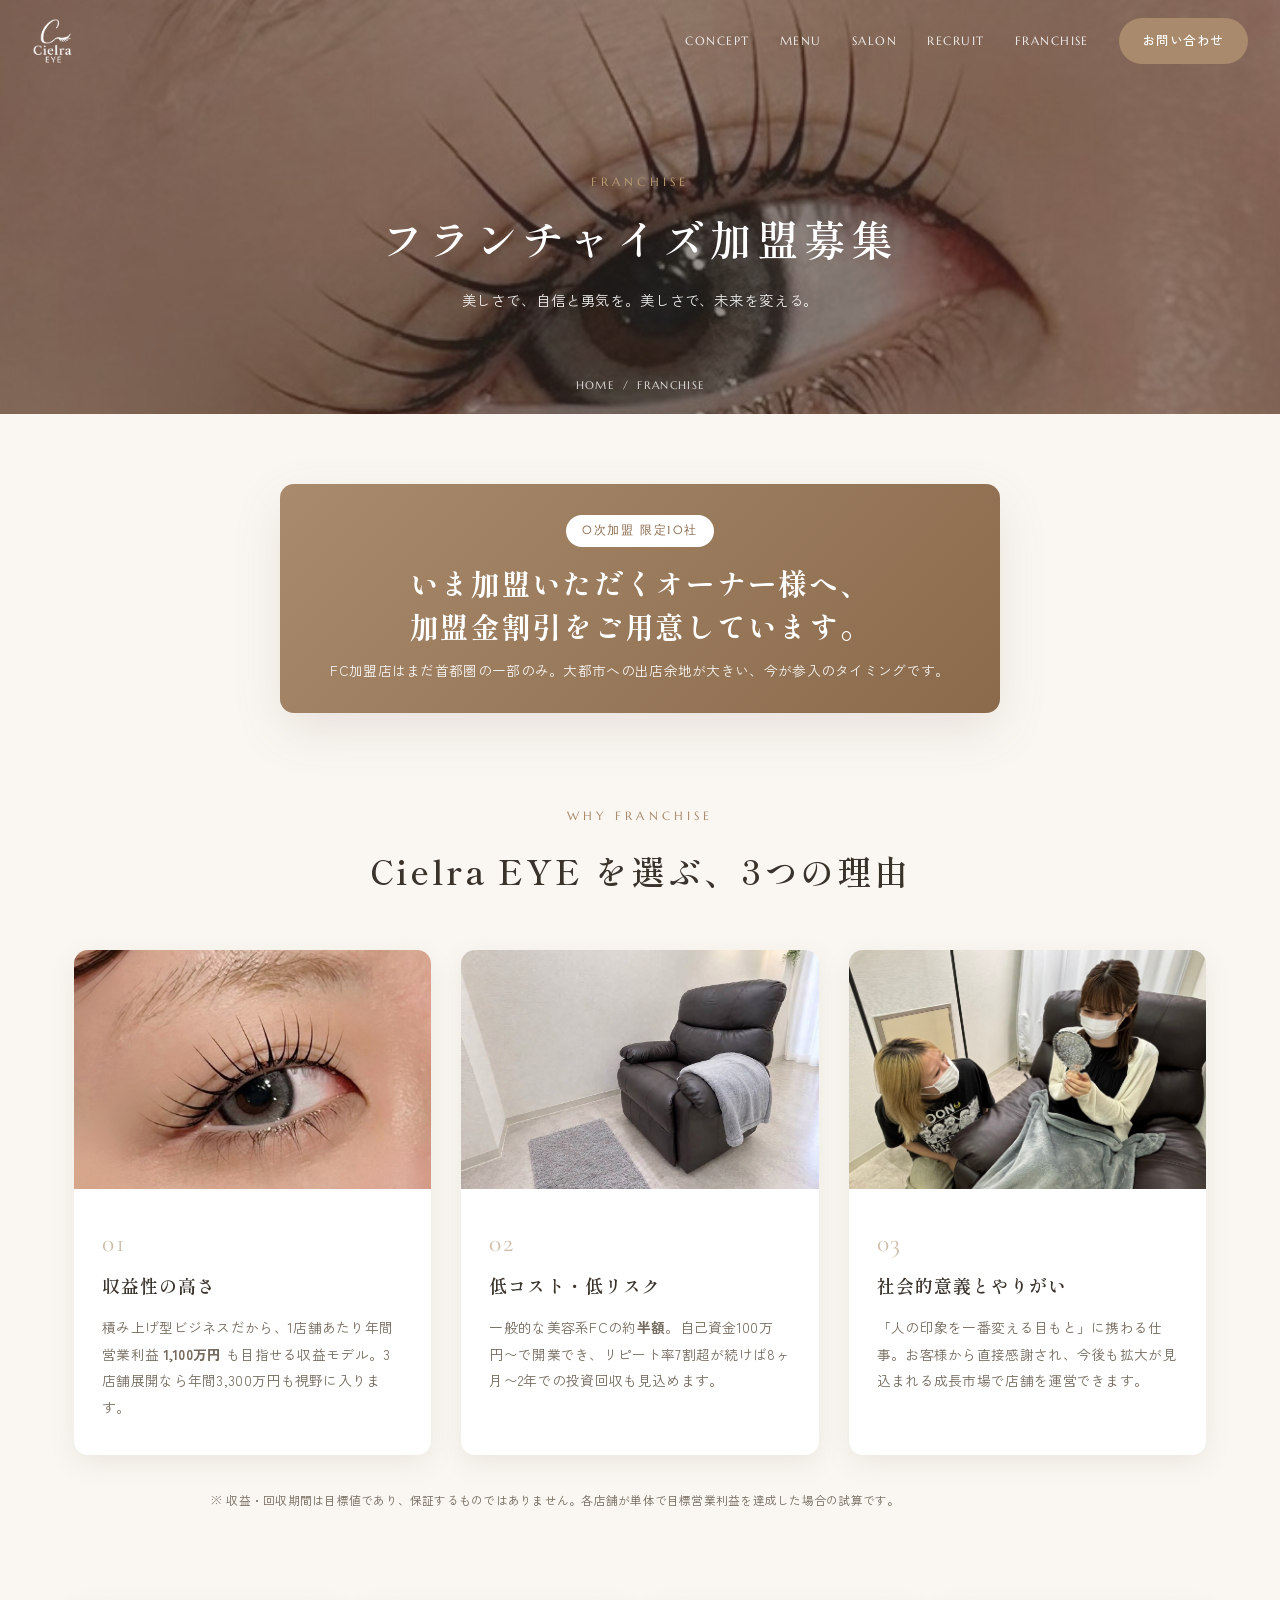
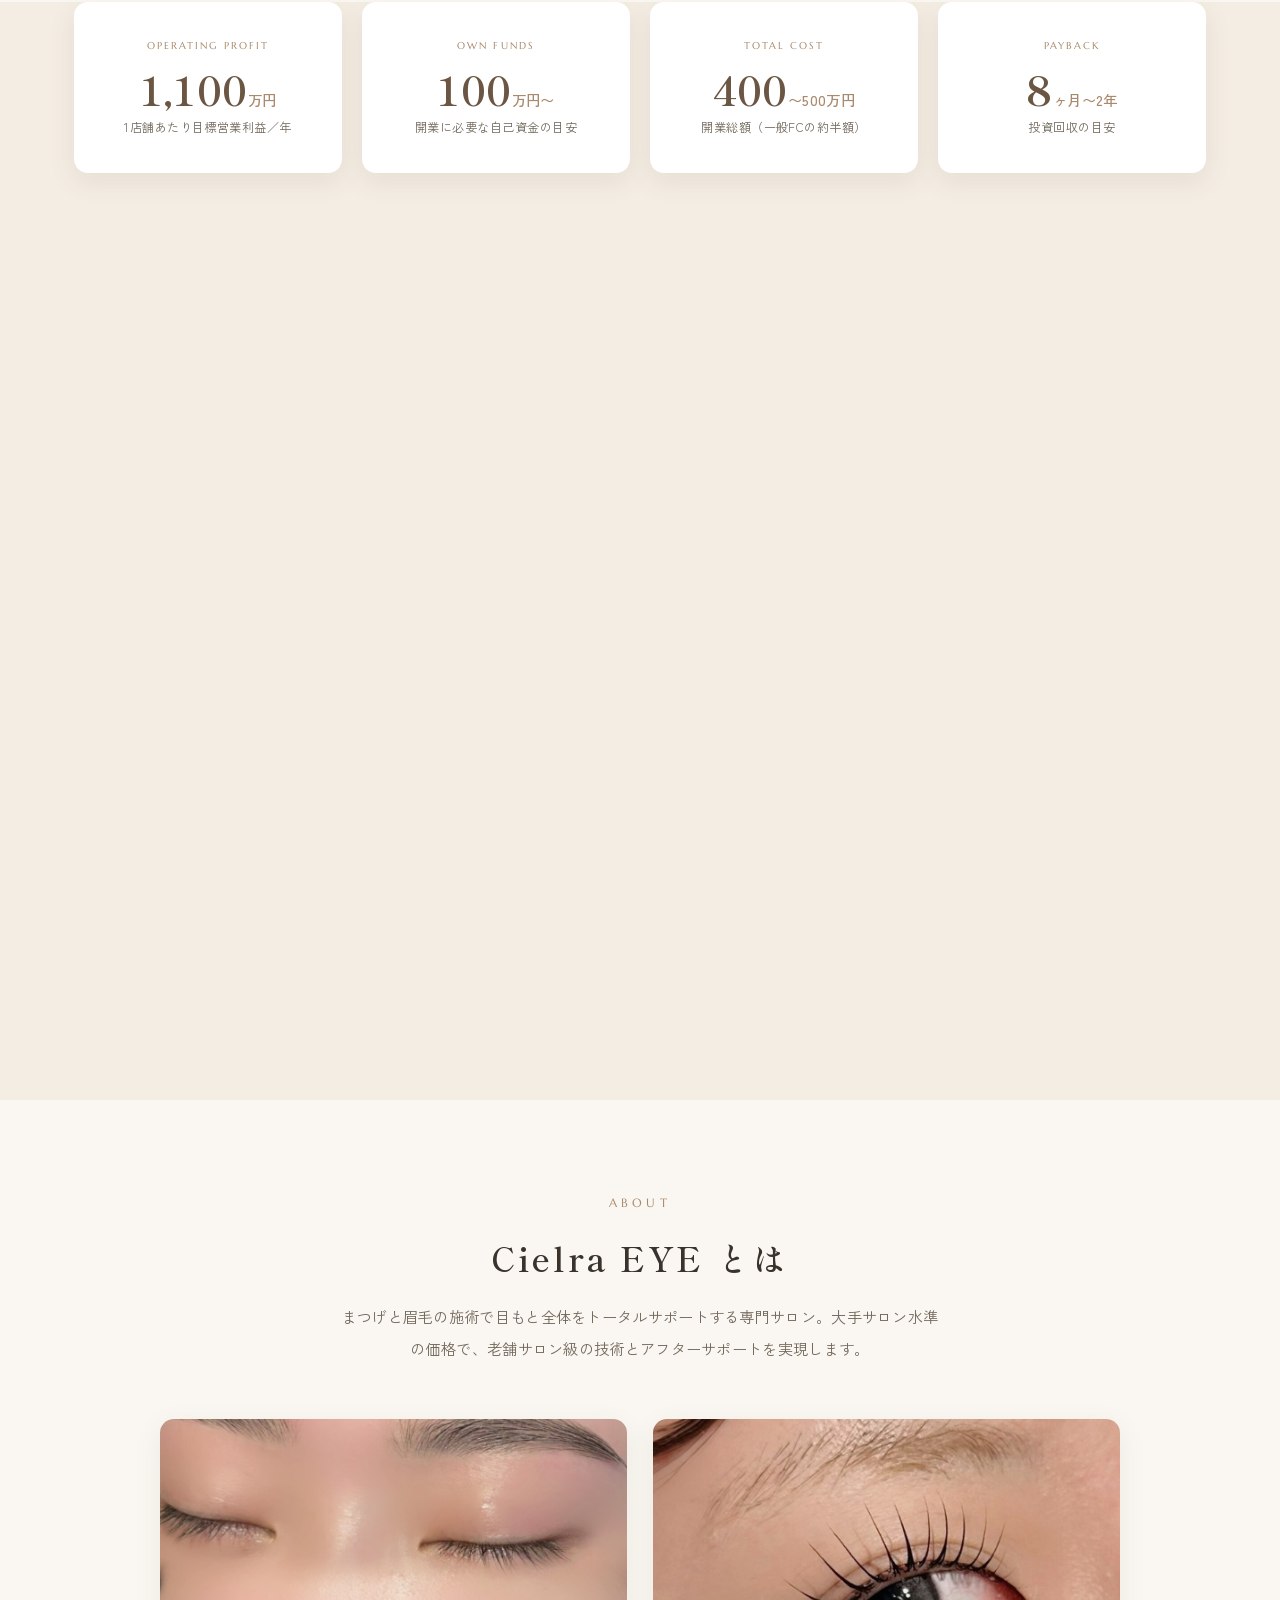
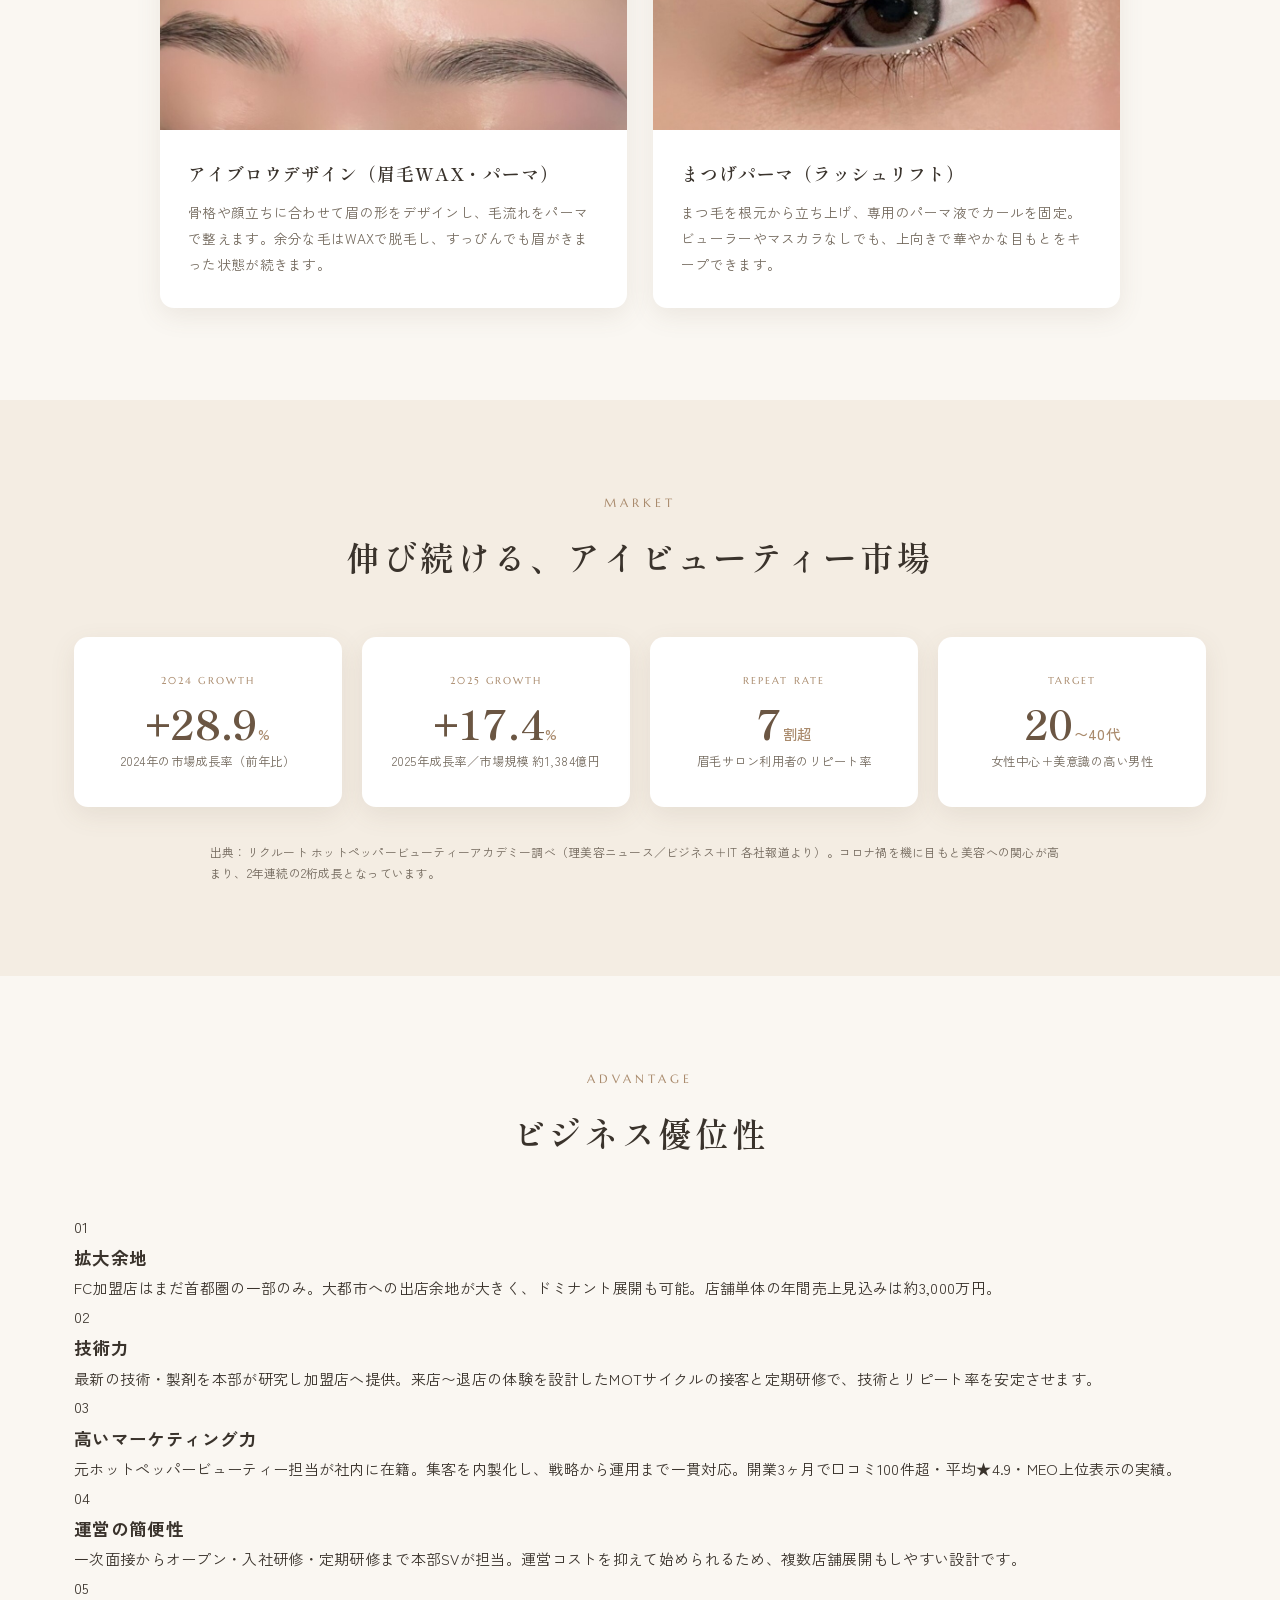
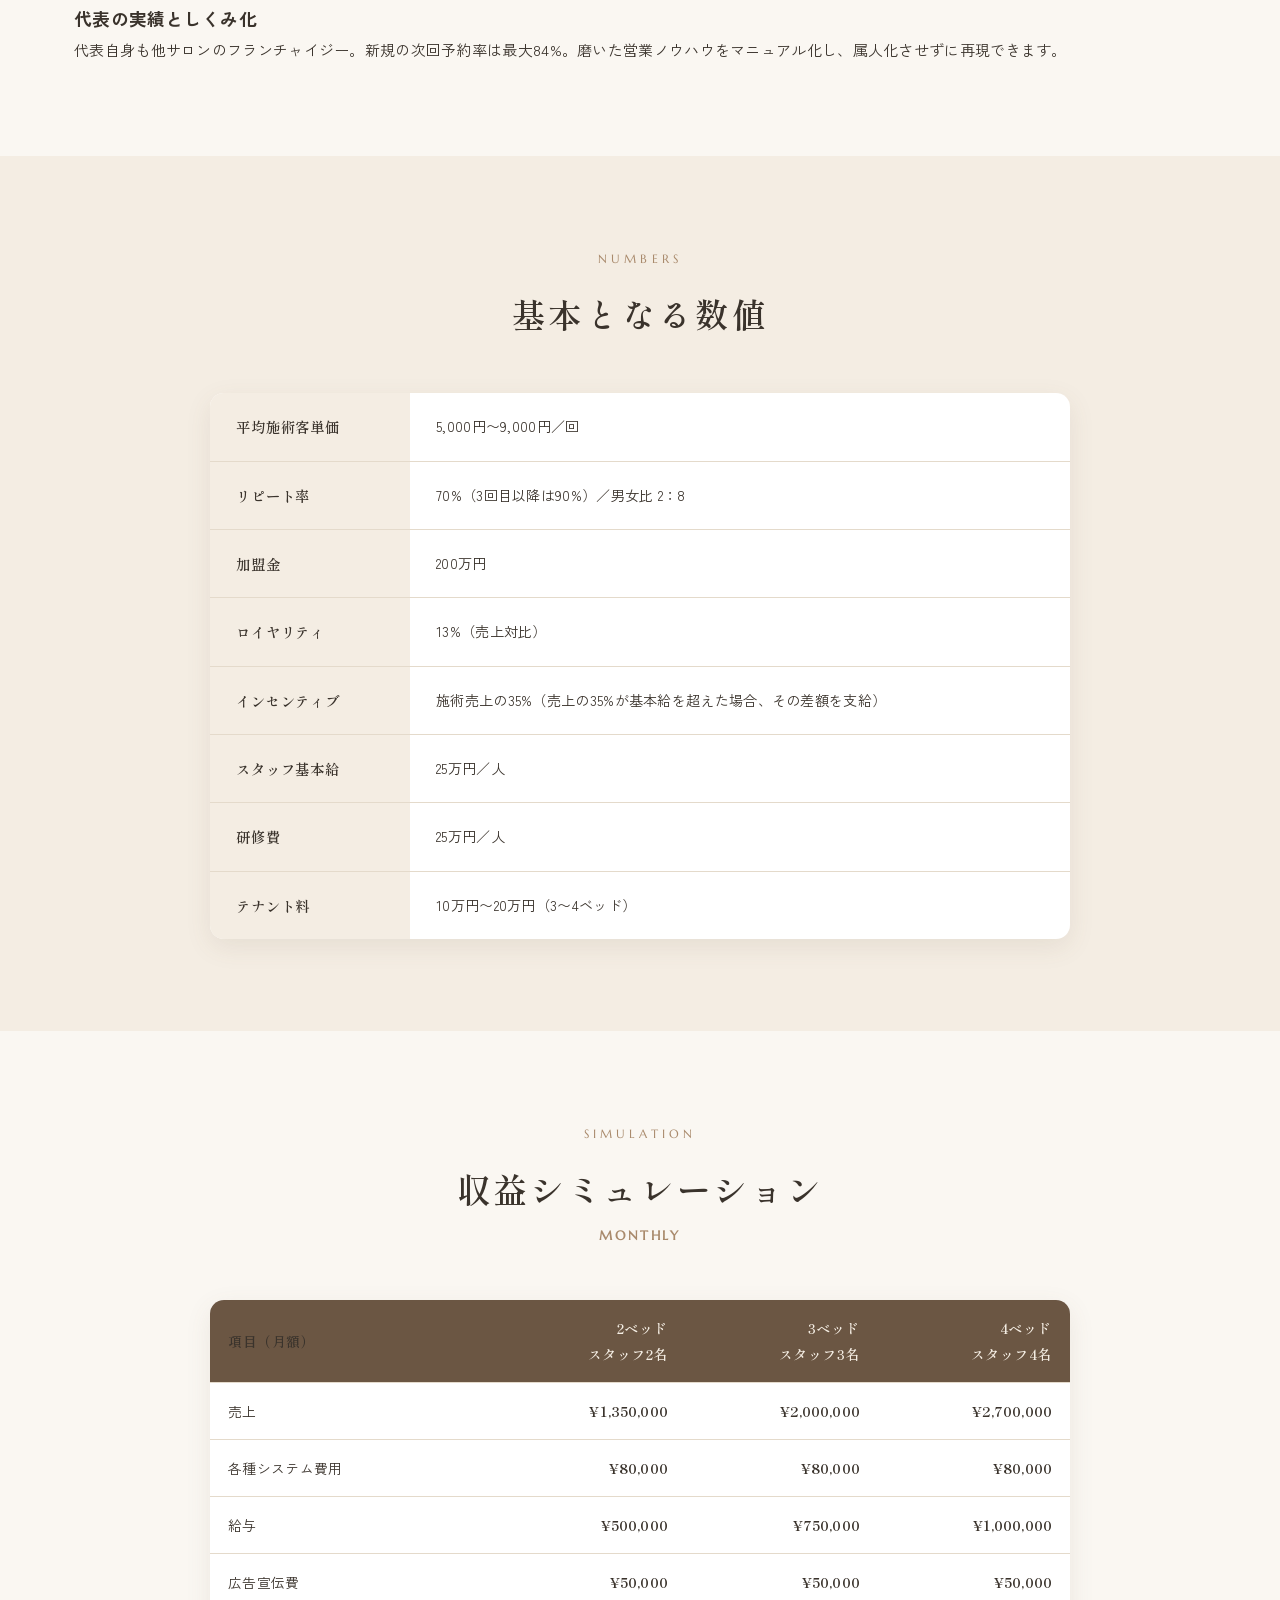
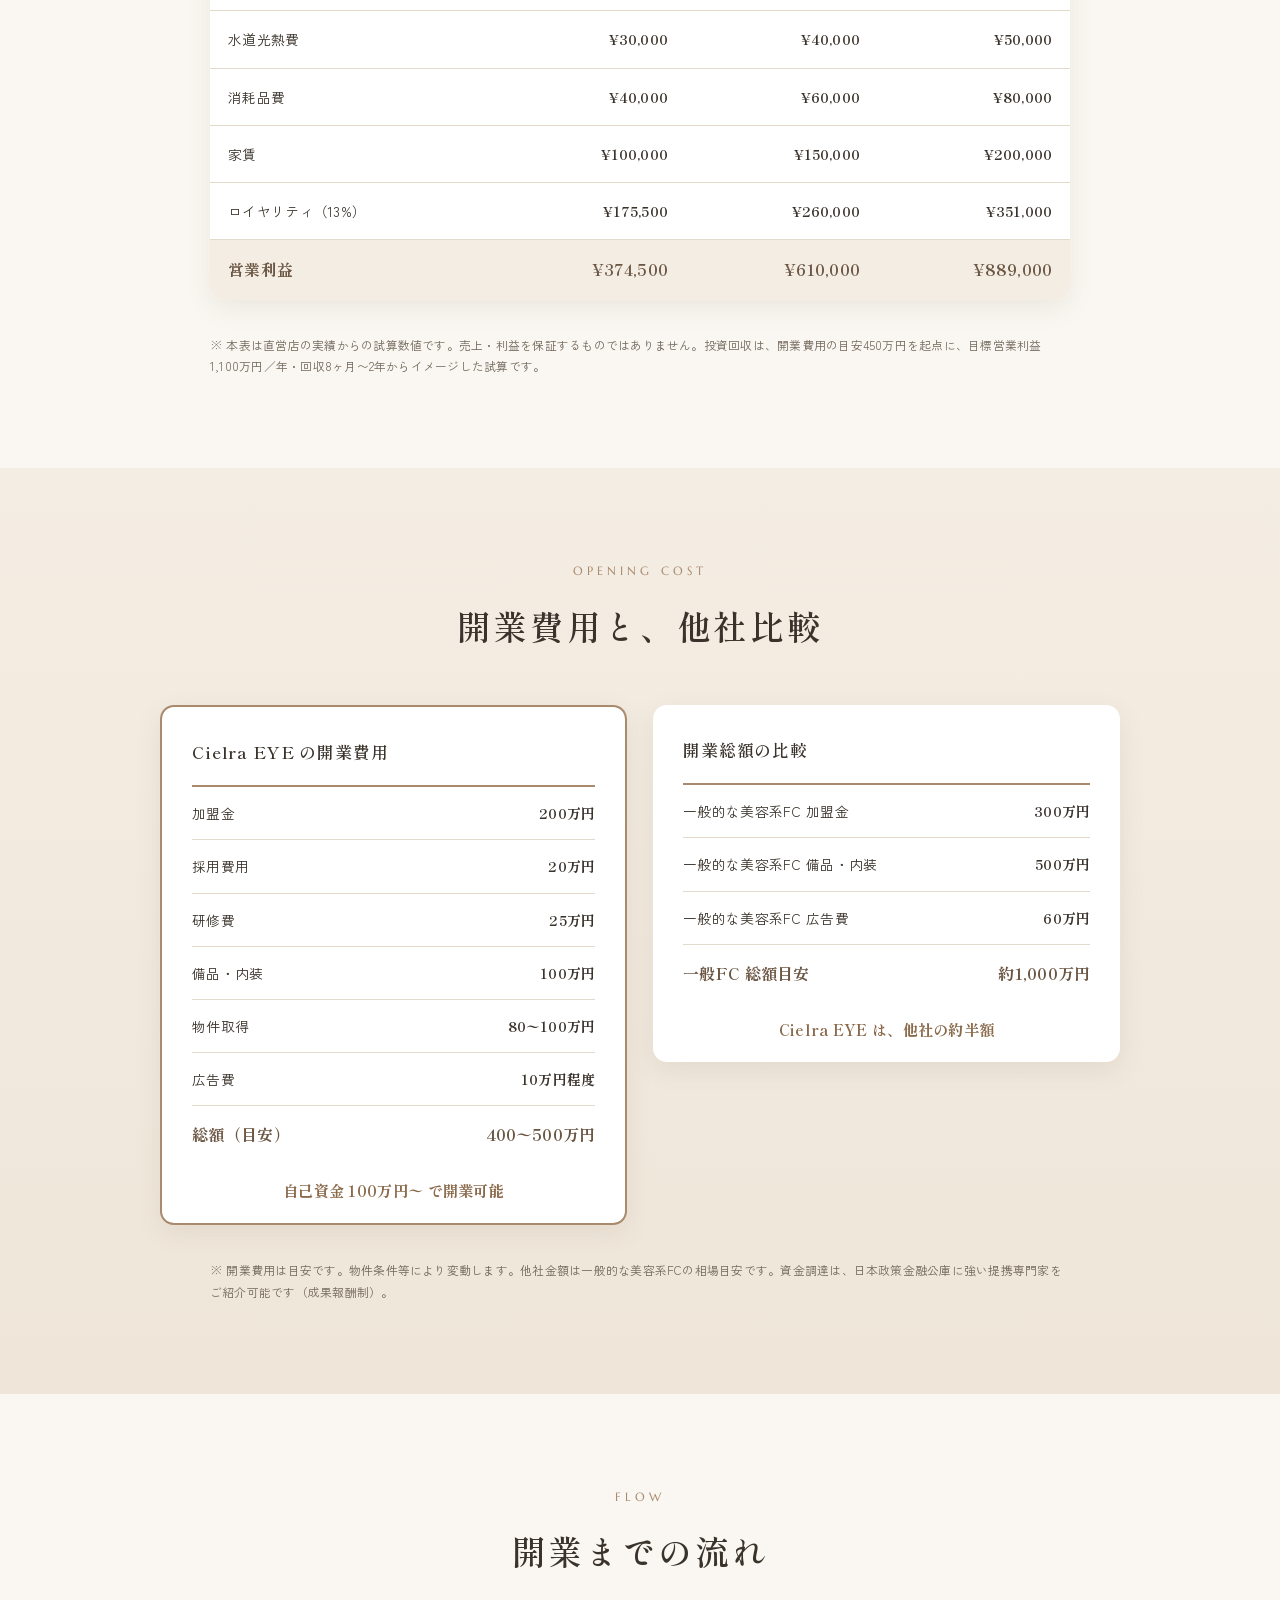
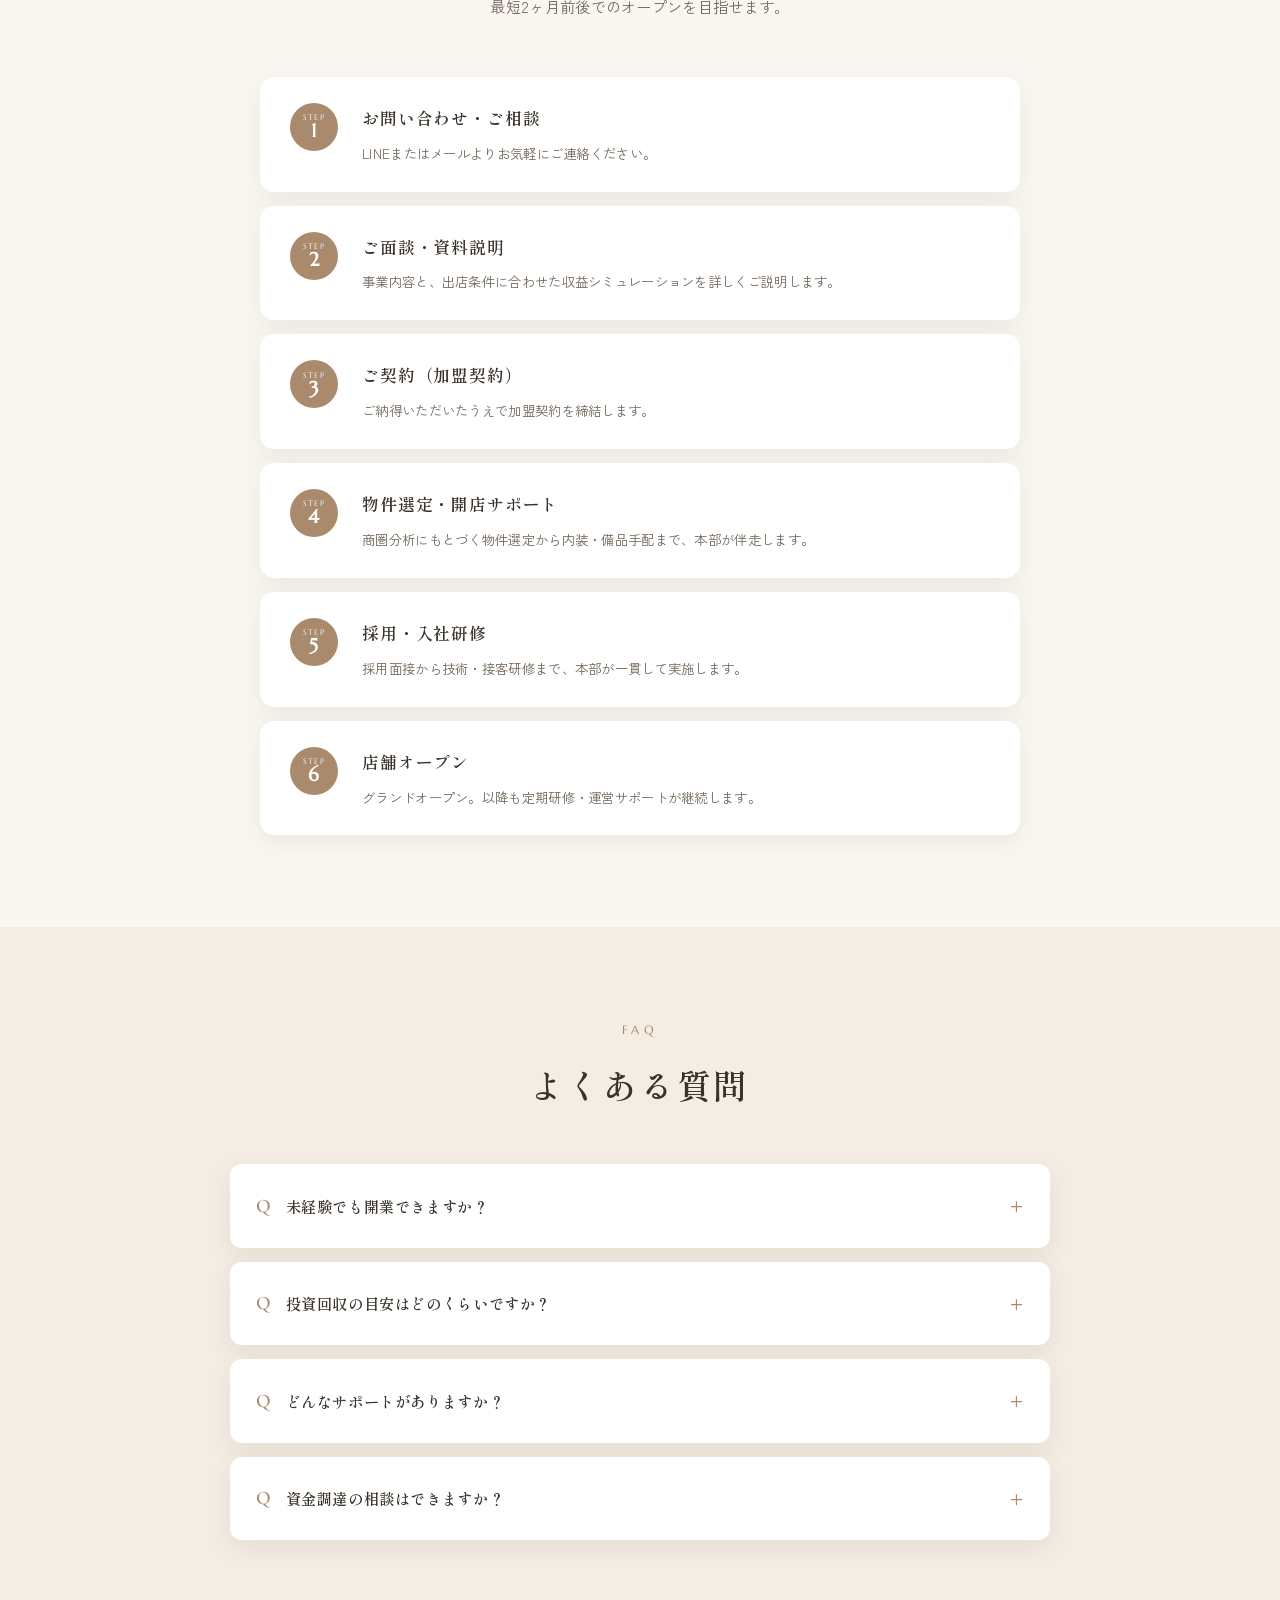
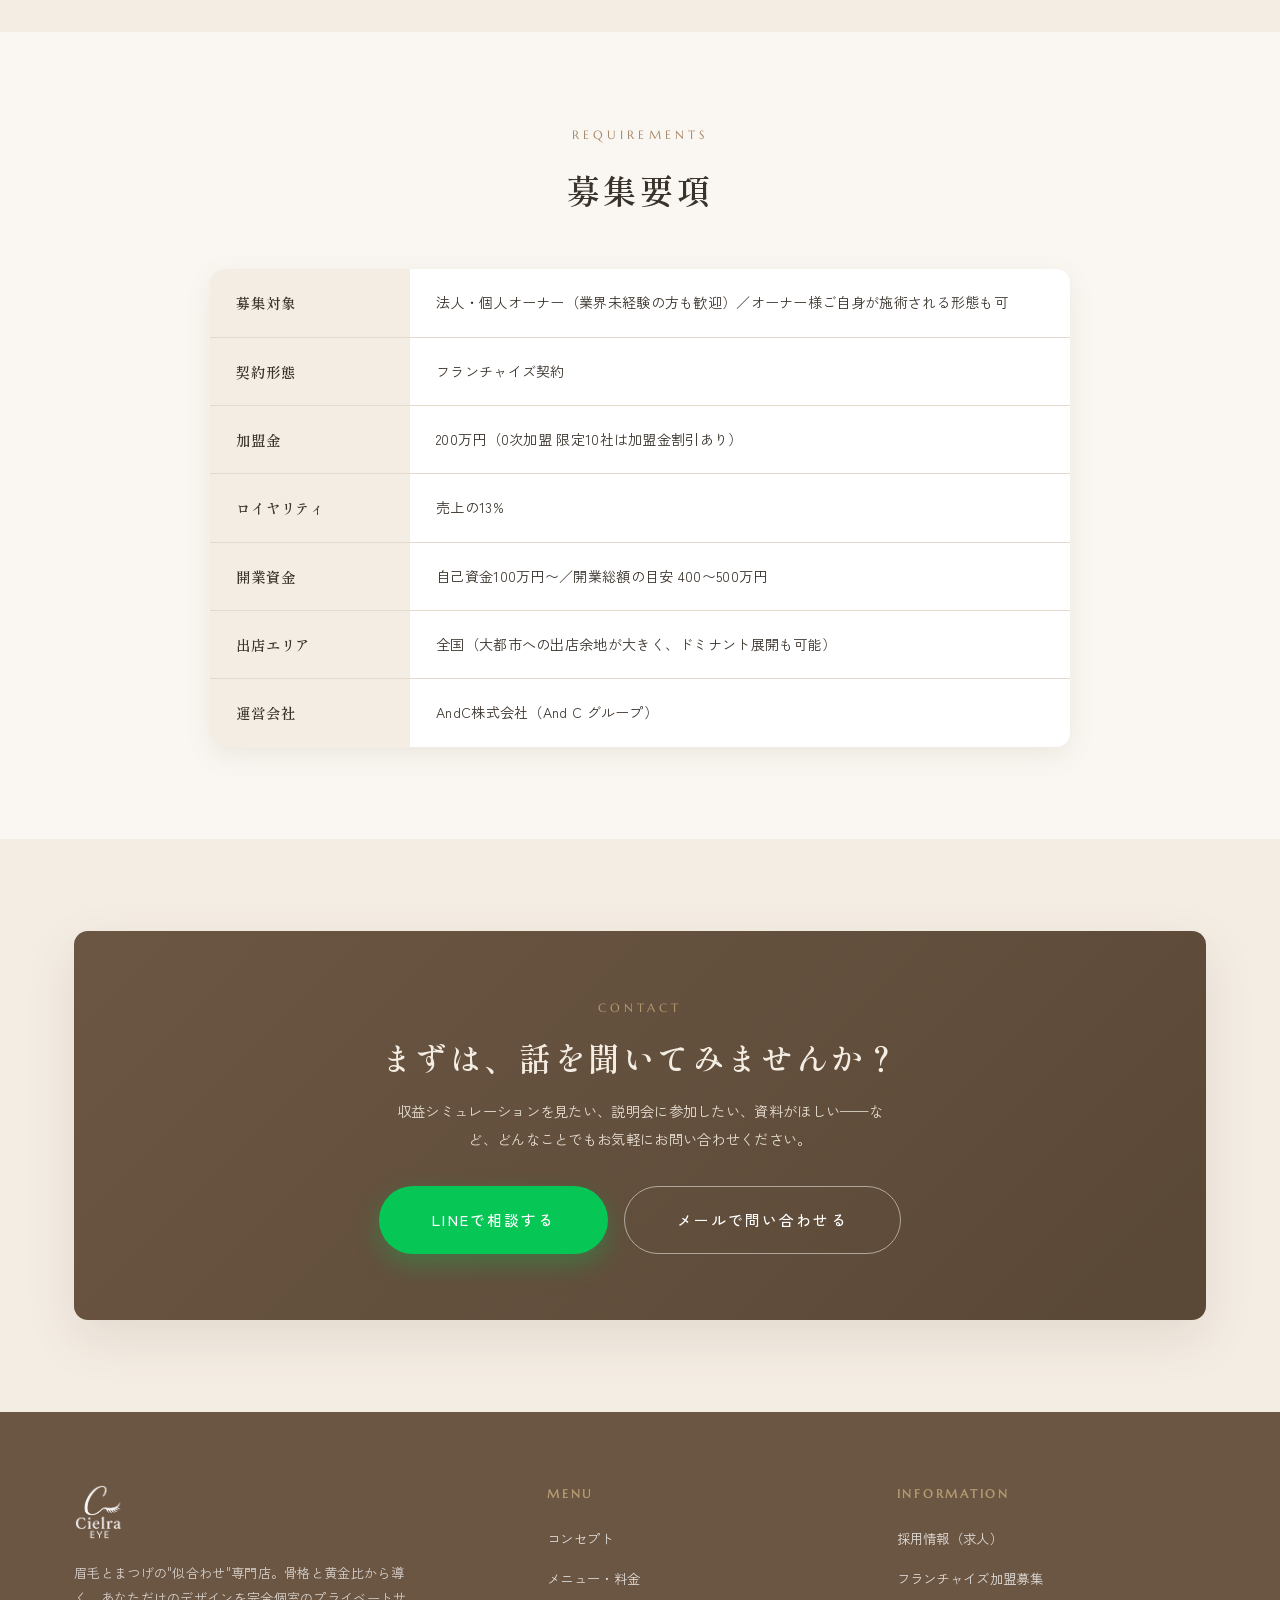
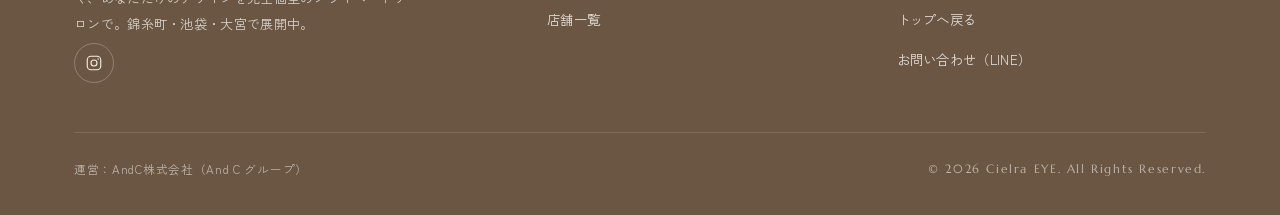
==== franchise.html @ 281556b1 "Cielra EYE 公式サイト 初版 トップ・フランチャイズ・求人の3ページ構成の静的サイト。  Co-Authored-By: Claude Opus 4.8 <noreply@anthropic" ====
<!DOCTYPE html>
<html lang="ja">
<head>
<meta charset="UTF-8">
<meta name="viewport" content="width=device-width, initial-scale=1.0">
<title>フランチャイズ加盟募集｜Cielra EYE 眉毛・まつげ専門店</title>
<meta name="description" content="Cielra EYE（シエラアイ）フランチャイズ加盟募集。1店舗で目標営業利益1,100万円、自己資金100万円〜・開業総額400〜500万円で開業可能。元ホットペッパー担当が在籍し集客を内製化。未経験オーナーも本部が一貫サポート。">
<link rel="preconnect" href="https://fonts.googleapis.com">
<link rel="preconnect" href="https://fonts.gstatic.com" crossorigin>
<link href="https://fonts.googleapis.com/css2?family=Cormorant+Garamond:wght@500;600&family=Marcellus&family=Shippori+Mincho:wght@500;600;700&family=Zen+Kaku+Gothic+New:wght@400;500;700&family=Noto+Sans+JP:wght@400;500;700&display=swap" rel="stylesheet">
<link rel="stylesheet" href="assets/style.css">
<style>
/* franchise-specific */
.ribbon{background:linear-gradient(135deg,var(--mocha),var(--mocha-d));color:#fff;text-align:center;border-radius:var(--radius);padding:30px 28px;box-shadow:var(--shadow);max-width:720px;margin:0 auto;}
.ribbon .r-tag{display:inline-block;background:#fff;color:var(--mocha-d);font-family:var(--serif-en2);letter-spacing:.14em;font-size:.72rem;padding:5px 16px;border-radius:50px;margin-bottom:14px;}
.ribbon h3{font-family:var(--serif-jp);font-weight:700;font-size:clamp(1.3rem,3.2vw,1.8rem);letter-spacing:.06em;line-height:1.5;}
.ribbon p{font-size:.86rem;opacity:.92;margin-top:10px;}

.svc-grid{display:grid;grid-template-columns:1fr 1fr;gap:26px;max-width:960px;margin:0 auto;}
.svc-card{background:var(--white);border-radius:var(--radius);overflow:hidden;box-shadow:var(--shadow-sm);}
.svc-card img{width:100%;aspect-ratio:3/2;object-fit:cover;}
.svc-card .svc-b{padding:26px 28px 30px;}
.svc-card h3{font-family:var(--serif-jp);font-weight:600;font-size:1.12rem;margin-bottom:10px;letter-spacing:.05em;}
.svc-card p{font-size:.85rem;color:var(--ink-soft);line-height:1.9;}

.table-wrap{max-width:860px;margin:0 auto;overflow-x:auto;border-radius:var(--radius);box-shadow:var(--shadow-sm);}
table.data{width:100%;border-collapse:collapse;background:var(--white);min-width:560px;}
table.data th,table.data td{padding:15px 18px;text-align:right;font-size:.86rem;border-bottom:1px solid var(--line);}
table.data th:first-child,table.data td:first-child{text-align:left;color:var(--ink);}
table.data thead th{background:var(--brown);color:var(--cream);font-family:var(--serif-jp);font-weight:600;letter-spacing:.04em;text-align:right;}
table.data thead th:first-child{text-align:left;}
table.data tbody tr:last-child td{border-bottom:0;}
table.data .row-hi td{background:var(--cream);font-family:var(--serif-jp);font-weight:700;color:var(--brown);font-size:.98rem;}
table.data .yen{font-family:var(--serif-jp);font-weight:700;letter-spacing:.01em;font-feature-settings:"palt";}

.cost-grid{display:grid;grid-template-columns:1fr 1fr;gap:26px;max-width:960px;margin:0 auto;align-items:start;}
.cost-box{background:var(--white);border-radius:var(--radius);padding:14px 30px;box-shadow:var(--shadow-sm);}
.cost-box h3{font-family:var(--serif-jp);font-weight:600;font-size:1.05rem;padding:16px 0;border-bottom:2px solid var(--mocha);letter-spacing:.05em;}
.cost-box .crow{display:flex;justify-content:space-between;padding:13px 0;border-bottom:1px solid var(--line);font-size:.86rem;}
.cost-box .crow.total{font-family:var(--serif-jp);font-weight:700;color:var(--brown);border-bottom:0;font-size:1rem;}
.cost-box .crow .yen{font-family:var(--serif-jp);font-weight:700;letter-spacing:.01em;}
.compare{display:flex;align-items:center;justify-content:center;gap:10px;margin-top:4px;}
.cost-box.ours{border:2px solid var(--mocha);}
.cost-box .tagline{text-align:center;color:var(--mocha-d);font-family:var(--serif-jp);font-weight:700;padding:14px 0 4px;font-size:.95rem;}

@media(max-width:860px){
  .svc-grid{grid-template-columns:1fr;}
  .cost-grid{grid-template-columns:1fr;}
}
</style>
</head>
<body>

<!-- HEADER -->
<header class="hdr">
  <a href="index.html" class="brand">
    <img class="brand-logo" src="assets/img/logo-mark.png" alt="Cielra EYE 眉毛・まつげ専門店">
  </a>
  <nav class="nav">
    <a href="index.html#concept" class="nav-en">CONCEPT</a>
    <a href="index.html#menu" class="nav-en">MENU</a>
    <a href="index.html#salon" class="nav-en">SALON</a>
    <a href="recruit.html" class="nav-en">RECRUIT</a>
    <a href="franchise.html" class="nav-en">FRANCHISE</a>
    <a href="#fc-contact" class="nav-cta">お問い合わせ</a>
  </nav>
  <button class="burger" aria-label="メニュー"><span></span><span></span><span></span></button>
</header>

<!-- PAGE HERO -->
<section class="page-hero">
  <img src="assets/img/hpb/set1.jpg" alt="フランチャイズ加盟募集">
  <div>
    <span class="eyebrow">Franchise</span>
    <h1>フランチャイズ加盟募集</h1>
    <p>美しさで、自信と勇気を。美しさで、未来を変える。</p>
  </div>
  <div class="crumb">HOME &nbsp;/&nbsp; FRANCHISE</div>
</section>

<!-- 0次加盟 ribbon -->
<section class="section" style="padding-top:70px;padding-bottom:0;">
  <div class="wrap">
    <div class="ribbon reveal">
      <span class="r-tag">0次加盟 限定10社</span>
      <h3>いま加盟いただくオーナー様へ、<br>加盟金割引をご用意しています。</h3>
      <p>FC加盟店はまだ首都圏の一部のみ。大都市への出店余地が大きい、今が参入のタイミングです。</p>
    </div>
  </div>
</section>

<!-- 3 reasons -->
<section class="section">
  <div class="wrap">
    <div class="sec-head reveal">
      <span class="eyebrow">Why Franchise</span>
      <h2 class="sec-title">Cielra EYE を選ぶ、3つの理由</h2>
    </div>
    <div class="points">
      <article class="point-card reveal">
        <div class="pc-img"><img src="assets/img/hpb/set1.jpg" alt="収益性の高さ"></div>
        <div class="pc-body"><span class="pc-no">01</span><h3>収益性の高さ</h3><p>積み上げ型ビジネスだから、1店舗あたり年間営業利益 <strong>1,100万円</strong> も目指せる収益モデル。3店舗展開なら年間3,300万円も視野に入ります。</p></div>
      </article>
      <article class="point-card reveal d1">
        <div class="pc-img"><img src="assets/img/hpb/eye3.jpg" alt="低コスト・低リスク"></div>
        <div class="pc-body"><span class="pc-no">02</span><h3>低コスト・低リスク</h3><p>一般的な美容系FCの約<strong>半額</strong>。自己資金100万円〜で開業でき、リピート率7割超が続けば8ヶ月〜2年での投資回収も見込めます。</p></div>
      </article>
      <article class="point-card reveal d2">
        <div class="pc-img"><img src="assets/img/salon/counsel1.jpg" alt="社会的意義とやりがい"></div>
        <div class="pc-body"><span class="pc-no">03</span><h3>社会的意義とやりがい</h3><p>「人の印象を一番変える目もと」に携わる仕事。お客様から直接感謝され、今後も拡大が見込まれる成長市場で店舗を運営できます。</p></div>
      </article>
    </div>
    <p class="disclaimer reveal">※ 収益・回収期間は目標値であり、保証するものではありません。各店舗が単体で目標営業利益を達成した場合の試算です。</p>
  </div>
</section>

<!-- headline numbers -->
<section class="section section--beige" style="padding-top:0;background:var(--cream);">
  <div class="wrap">
    <div class="stat-grid reveal">
      <div class="stat"><div class="s-label">Operating Profit</div><div class="s-num">1,100<small>万円</small></div><div class="s-cap">1店舗あたり目標営業利益／年</div></div>
      <div class="stat"><div class="s-label">Own Funds</div><div class="s-num">100<small>万円〜</small></div><div class="s-cap">開業に必要な自己資金の目安</div></div>
      <div class="stat"><div class="s-label">Total Cost</div><div class="s-num">400<small>〜500万円</small></div><div class="s-cap">開業総額（一般FCの約半額）</div></div>
      <div class="stat"><div class="s-label">Payback</div><div class="s-num">8<small>ヶ月〜2年</small></div><div class="s-cap">投資回収の目安</div></div>
    </div>
  </div>
</section>

<!-- VIDEO -->
<section class="section section--tint">
  <div class="wrap">
    <div class="sec-head reveal">
      <span class="eyebrow">Movie</span>
      <h2 class="sec-title">まずは動画でご覧ください</h2>
    </div>
    <div class="video-embed reveal d1">
      <a class="video-facade" href="https://youtu.be/aP-g231xNyE" target="_blank" rel="noopener" aria-label="紹介動画をYouTubeで見る">
        <img src="assets/img/yt-thumb.jpg" alt="Cielra EYE フランチャイズ紹介動画">
        <span class="play"><svg width="26" height="26" viewBox="0 0 24 24" fill="#8a6a4b"><path d="M8 5v14l11-7z"/></svg></span>
      </a>
    </div>
  </div>
</section>

<!-- WHAT IS -->
<section class="section">
  <div class="wrap">
    <div class="sec-head reveal">
      <span class="eyebrow">About</span>
      <h2 class="sec-title">Cielra EYE とは</h2>
      <p class="lead" style="max-width:40em;margin:18px auto 0;">まつげと眉毛の施術で目もと全体をトータルサポートする専門サロン。大手サロン水準の価格で、老舗サロン級の技術とアフターサポートを実現します。</p>
    </div>
    <div class="svc-grid">
      <div class="svc-card reveal">
        <img src="assets/img/hpb/brow1.jpg" alt="アイブロウデザイン">
        <div class="svc-b"><h3>アイブロウデザイン（眉毛WAX・パーマ）</h3><p>骨格や顔立ちに合わせて眉の形をデザインし、毛流れをパーマで整えます。余分な毛はWAXで脱毛し、すっぴんでも眉がきまった状態が続きます。</p></div>
      </div>
      <div class="svc-card reveal d1">
        <img src="assets/img/hpb/set1.jpg" alt="まつげパーマ">
        <div class="svc-b"><h3>まつげパーマ（ラッシュリフト）</h3><p>まつ毛を根元から立ち上げ、専用のパーマ液でカールを固定。ビューラーやマスカラなしでも、上向きで華やかな目もとをキープできます。</p></div>
      </div>
    </div>
  </div>
</section>

<!-- MARKET -->
<section class="section section--tint">
  <div class="wrap">
    <div class="sec-head reveal">
      <span class="eyebrow">Market</span>
      <h2 class="sec-title">伸び続ける、アイビューティー市場</h2>
    </div>
    <div class="stat-grid reveal">
      <div class="stat"><div class="s-label">2024 Growth</div><div class="s-num">+28.9<small>%</small></div><div class="s-cap">2024年の市場成長率（前年比）</div></div>
      <div class="stat"><div class="s-label">2025 Growth</div><div class="s-num">+17.4<small>%</small></div><div class="s-cap">2025年成長率／市場規模 約1,384億円</div></div>
      <div class="stat"><div class="s-label">Repeat Rate</div><div class="s-num">7<small>割超</small></div><div class="s-cap">眉毛サロン利用者のリピート率</div></div>
      <div class="stat"><div class="s-label">Target</div><div class="s-num">20<small>〜40代</small></div><div class="s-cap">女性中心＋美意識の高い男性</div></div>
    </div>
    <p class="disclaimer reveal">出典：リクルート ホットペッパービューティーアカデミー調べ（理美容ニュース／ビジネス＋IT 各社報道より）。コロナ禍を機に目もと美容への関心が高まり、2年連続の2桁成長となっています。</p>
  </div>
</section>

<!-- 5 strengths -->
<section class="section">
  <div class="wrap">
    <div class="sec-head reveal">
      <span class="eyebrow">Advantage</span>
      <h2 class="sec-title">ビジネス優位性</h2>
    </div>
    <div class="support-grid">
      <div class="support-card reveal"><span class="sp-no">01</span><div><h3>拡大余地</h3><p>FC加盟店はまだ首都圏の一部のみ。大都市への出店余地が大きく、ドミナント展開も可能。店舗単体の年間売上見込みは約3,000万円。</p></div></div>
      <div class="support-card reveal d1"><span class="sp-no">02</span><div><h3>技術力</h3><p>最新の技術・製剤を本部が研究し加盟店へ提供。来店〜退店の体験を設計したMOTサイクルの接客と定期研修で、技術とリピート率を安定させます。</p></div></div>
      <div class="support-card reveal"><span class="sp-no">03</span><div><h3>高いマーケティング力</h3><p>元ホットペッパービューティー担当が社内に在籍。集客を内製化し、戦略から運用まで一貫対応。開業3ヶ月で口コミ100件超・平均★4.9・MEO上位表示の実績。</p></div></div>
      <div class="support-card reveal d1"><span class="sp-no">04</span><div><h3>運営の簡便性</h3><p>一次面接からオープン・入社研修・定期研修まで本部SVが担当。運営コストを抑えて始められるため、複数店舗展開もしやすい設計です。</p></div></div>
      <div class="support-card reveal"><span class="sp-no">05</span><div><h3>代表の実績としくみ化</h3><p>代表自身も他サロンのフランチャイジー。新規の次回予約率は最大84%。磨いた営業ノウハウをマニュアル化し、属人化させずに再現できます。</p></div></div>
    </div>
  </div>
</section>

<!-- BASIC NUMBERS -->
<section class="section section--tint">
  <div class="wrap">
    <div class="sec-head reveal">
      <span class="eyebrow">Numbers</span>
      <h2 class="sec-title">基本となる数値</h2>
    </div>
    <div class="req-table reveal">
      <dl><dt>平均施術客単価</dt><dd>5,000円〜9,000円／回</dd></dl>
      <dl><dt>リピート率</dt><dd>70%（3回目以降は90%）／男女比 2：8</dd></dl>
      <dl><dt>加盟金</dt><dd>200万円</dd></dl>
      <dl><dt>ロイヤリティ</dt><dd>13%（売上対比）</dd></dl>
      <dl><dt>インセンティブ</dt><dd>施術売上の35%（売上の35%が基本給を超えた場合、その差額を支給）</dd></dl>
      <dl><dt>スタッフ基本給</dt><dd>25万円／人</dd></dl>
      <dl><dt>研修費</dt><dd>25万円／人</dd></dl>
      <dl><dt>テナント料</dt><dd>10万円〜20万円（3〜4ベッド）</dd></dl>
    </div>
  </div>
</section>

<!-- SIMULATION -->
<section class="section">
  <div class="wrap">
    <div class="sec-head reveal">
      <span class="eyebrow">Simulation</span>
      <h2 class="sec-title">収益シミュレーション<small>MONTHLY</small></h2>
    </div>
    <div class="table-wrap reveal">
      <table class="data">
        <thead><tr><th>項目（月額）</th><th>2ベッド<br>スタッフ2名</th><th>3ベッド<br>スタッフ3名</th><th>4ベッド<br>スタッフ4名</th></tr></thead>
        <tbody>
          <tr><td>売上</td><td class="yen">¥1,350,000</td><td class="yen">¥2,000,000</td><td class="yen">¥2,700,000</td></tr>
          <tr><td>各種システム費用</td><td class="yen">¥80,000</td><td class="yen">¥80,000</td><td class="yen">¥80,000</td></tr>
          <tr><td>給与</td><td class="yen">¥500,000</td><td class="yen">¥750,000</td><td class="yen">¥1,000,000</td></tr>
          <tr><td>広告宣伝費</td><td class="yen">¥50,000</td><td class="yen">¥50,000</td><td class="yen">¥50,000</td></tr>
          <tr><td>水道光熱費</td><td class="yen">¥30,000</td><td class="yen">¥40,000</td><td class="yen">¥50,000</td></tr>
          <tr><td>消耗品費</td><td class="yen">¥40,000</td><td class="yen">¥60,000</td><td class="yen">¥80,000</td></tr>
          <tr><td>家賃</td><td class="yen">¥100,000</td><td class="yen">¥150,000</td><td class="yen">¥200,000</td></tr>
          <tr><td>ロイヤリティ（13%）</td><td class="yen">¥175,500</td><td class="yen">¥260,000</td><td class="yen">¥351,000</td></tr>
          <tr class="row-hi"><td>営業利益</td><td class="yen">¥374,500</td><td class="yen">¥610,000</td><td class="yen">¥889,000</td></tr>
        </tbody>
      </table>
    </div>
    <p class="disclaimer reveal">※ 本表は直営店の実績からの試算数値です。売上・利益を保証するものではありません。投資回収は、開業費用の目安450万円を起点に、目標営業利益1,100万円／年・回収8ヶ月〜2年からイメージした試算です。</p>
  </div>
</section>

<!-- COST -->
<section class="section section--beige">
  <div class="wrap">
    <div class="sec-head reveal">
      <span class="eyebrow">Opening Cost</span>
      <h2 class="sec-title">開業費用と、他社比較</h2>
    </div>
    <div class="cost-grid">
      <div class="cost-box ours reveal">
        <h3>Cielra EYE の開業費用</h3>
        <div class="crow"><span>加盟金</span><span class="yen">200万円</span></div>
        <div class="crow"><span>採用費用</span><span class="yen">20万円</span></div>
        <div class="crow"><span>研修費</span><span class="yen">25万円</span></div>
        <div class="crow"><span>備品・内装</span><span class="yen">100万円</span></div>
        <div class="crow"><span>物件取得</span><span class="yen">80〜100万円</span></div>
        <div class="crow"><span>広告費</span><span class="yen">10万円程度</span></div>
        <div class="crow total"><span>総額（目安）</span><span class="yen">400〜500万円</span></div>
        <div class="tagline">自己資金 100万円〜 で開業可能</div>
      </div>
      <div class="cost-box reveal d1">
        <h3>開業総額の比較</h3>
        <div class="crow"><span>一般的な美容系FC 加盟金</span><span class="yen">300万円</span></div>
        <div class="crow"><span>一般的な美容系FC 備品・内装</span><span class="yen">500万円</span></div>
        <div class="crow"><span>一般的な美容系FC 広告費</span><span class="yen">60万円</span></div>
        <div class="crow total"><span>一般FC 総額目安</span><span class="yen">約1,000万円</span></div>
        <div class="tagline">Cielra EYE は、他社の約半額</div>
      </div>
    </div>
    <p class="disclaimer reveal">※ 開業費用は目安です。物件条件等により変動します。他社金額は一般的な美容系FCの相場目安です。資金調達は、日本政策金融公庫に強い提携専門家をご紹介可能です（成果報酬制）。</p>
  </div>
</section>

<!-- FLOW -->
<section class="section">
  <div class="wrap">
    <div class="sec-head reveal">
      <span class="eyebrow">Flow</span>
      <h2 class="sec-title">開業までの流れ</h2>
      <p class="lead" style="margin-top:14px;">最短2ヶ月前後でのオープンを目指せます。</p>
    </div>
    <div class="flow-list">
      <div class="fstep reveal"><div class="circle"><small>STEP</small><b>1</b></div><div><h3>お問い合わせ・ご相談</h3><p>LINEまたはメールよりお気軽にご連絡ください。</p></div></div>
      <div class="fstep reveal"><div class="circle"><small>STEP</small><b>2</b></div><div><h3>ご面談・資料説明</h3><p>事業内容と、出店条件に合わせた収益シミュレーションを詳しくご説明します。</p></div></div>
      <div class="fstep reveal"><div class="circle"><small>STEP</small><b>3</b></div><div><h3>ご契約（加盟契約）</h3><p>ご納得いただいたうえで加盟契約を締結します。</p></div></div>
      <div class="fstep reveal"><div class="circle"><small>STEP</small><b>4</b></div><div><h3>物件選定・開店サポート</h3><p>商圏分析にもとづく物件選定から内装・備品手配まで、本部が伴走します。</p></div></div>
      <div class="fstep reveal"><div class="circle"><small>STEP</small><b>5</b></div><div><h3>採用・入社研修</h3><p>採用面接から技術・接客研修まで、本部が一貫して実施します。</p></div></div>
      <div class="fstep reveal"><div class="circle"><small>STEP</small><b>6</b></div><div><h3>店舗オープン</h3><p>グランドオープン。以降も定期研修・運営サポートが継続します。</p></div></div>
    </div>
  </div>
</section>

<!-- FAQ -->
<section class="section section--tint">
  <div class="wrap">
    <div class="sec-head reveal">
      <span class="eyebrow">FAQ</span>
      <h2 class="sec-title">よくある質問</h2>
    </div>
    <div class="faq reveal">
      <details><summary>未経験でも開業できますか？</summary><div class="ans">はい。採用から研修まで本部が一貫してサポートするため、業界未経験の方でも安心して開業いただけます。オーナー様ご自身が施術されるケースにも対応しています。</div></details>
      <details><summary>投資回収の目安はどのくらいですか？</summary><div class="ans">開業費用の目安450万円を起点に、リピート率7割超が続いた場合で8ヶ月〜2年が目安です。あくまで試算であり、収益・回収時期を保証するものではありません。</div></details>
      <details><summary>どんなサポートがありますか？</summary><div class="ans">物件選定・内装・備品手配、技術・接客・集客の研修、元ホットペッパー担当による内製マーケティング、採用面接の代行、開業後の定期研修まで、本部が一貫して伴走します。</div></details>
      <details><summary>資金調達の相談はできますか？</summary><div class="ans">日本政策金融公庫に強い提携専門家をご紹介可能です（成果報酬制）。自己資金100万円〜での開業を目指せます。</div></details>
    </div>
  </div>
</section>

<!-- REQUIREMENTS -->
<section class="section">
  <div class="wrap">
    <div class="sec-head reveal">
      <span class="eyebrow">Requirements</span>
      <h2 class="sec-title">募集要項</h2>
    </div>
    <div class="req-table reveal">
      <dl><dt>募集対象</dt><dd>法人・個人オーナー（業界未経験の方も歓迎）／オーナー様ご自身が施術される形態も可</dd></dl>
      <dl><dt>契約形態</dt><dd>フランチャイズ契約</dd></dl>
      <dl><dt>加盟金</dt><dd>200万円（0次加盟 限定10社は加盟金割引あり）</dd></dl>
      <dl><dt>ロイヤリティ</dt><dd>売上の13%</dd></dl>
      <dl><dt>開業資金</dt><dd>自己資金100万円〜／開業総額の目安 400〜500万円</dd></dl>
      <dl><dt>出店エリア</dt><dd>全国（大都市への出店余地が大きく、ドミナント展開も可能）</dd></dl>
      <dl><dt>運営会社</dt><dd>AndC株式会社（And C グループ）</dd></dl>
    </div>
  </div>
</section>

<!-- CONTACT CTA -->
<section class="section section--tint" id="fc-contact">
  <div class="wrap">
    <div class="pledge-cta reveal">
      <span class="eyebrow">Contact</span>
      <h2>まずは、話を聞いてみませんか？</h2>
      <p>収益シミュレーションを見たい、説明会に参加したい、資料がほしい——など、どんなことでもお気軽にお問い合わせください。</p>
      <div class="cta-btns">
        <a href="https://lin.ee/UbXSJlu" target="_blank" rel="noopener" class="btn btn-line btn-lg">LINEで相談する</a>
        <a href="mailto:cielraeye.official@gmail.com?subject=フランチャイズ加盟のお問い合わせ" class="btn btn-ghost btn-lg" style="border-color:rgba(255,255,255,.5);color:#fff;">メールで問い合わせる</a>
      </div>
    </div>
  </div>
</section>

<!-- FOOTER -->
<footer class="ftr">
  <div class="wrap">
    <div class="ftr-top">
      <div>
        <div class="brand">
          <img class="brand-logo" src="assets/img/logo-mark.png" alt="Cielra EYE 眉毛・まつげ専門店">
        </div>
        <p class="ftr-about">眉毛とまつげの"似合わせ"専門店。骨格と黄金比から導く、あなただけのデザインを完全個室のプライベートサロンで。錦糸町・池袋・大宮で展開中。</p>
        <div class="ftr-sns">
          <a href="https://www.instagram.com/cielraeye/" target="_blank" rel="noopener" aria-label="Instagram">
            <svg width="18" height="18" viewBox="0 0 24 24" fill="none" stroke="currentColor" stroke-width="1.5"><rect x="3" y="3" width="18" height="18" rx="5"/><circle cx="12" cy="12" r="4"/><circle cx="17.5" cy="6.5" r="1" fill="currentColor" stroke="none"/></svg>
          </a>
        </div>
      </div>
      <div class="ftr-col">
        <h4>Menu</h4>
        <ul>
          <li><a href="index.html#concept">コンセプト</a></li>
          <li><a href="index.html#menu">メニュー・料金</a></li>
          <li><a href="index.html#salon">店舗一覧</a></li>
        </ul>
      </div>
      <div class="ftr-col">
        <h4>Information</h4>
        <ul>
          <li><a href="recruit.html">採用情報（求人）</a></li>
          <li><a href="franchise.html">フランチャイズ加盟募集</a></li>
          <li><a href="index.html">トップへ戻る</a></li>
          <li><a href="https://lin.ee/UbXSJlu" target="_blank" rel="noopener">お問い合わせ（LINE）</a></li>
        </ul>
      </div>
    </div>
    <div class="ftr-bottom">
      <span>運営：AndC株式会社（And C グループ）</span>
      <span class="copy">© <span data-year>2026</span> Cielra EYE. All Rights Reserved.</span>
    </div>
  </div>
</footer>

<script src="assets/site.js"></script>
</body>
</html>
---- assets/style.css ----
/* =========================================================
   Cielra EYE — shared stylesheet
   眉毛・まつげ専門店 / EYELASH & EYEBROW
   ========================================================= */

:root{
  --ivory:#faf7f2;
  --cream:#f4ede3;
  --cream-2:#efe6d9;
  --beige:#e8ddcd;
  --greige:#cdbda8;
  --mocha:#a98a6c;
  --mocha-d:#8a6a4b;
  --brown:#6b5643;
  --ink:#3a332c;
  --ink-soft:#73695d;
  --line:#e4dacb;
  --gold:#b59a71;
  --white:#ffffff;
  --shadow:0 18px 50px rgba(107,86,67,.12);
  --shadow-sm:0 8px 26px rgba(107,86,67,.10);
  --radius:14px;
  --maxw:1180px;
  --serif-en:'Cormorant Garamond',serif;
  --serif-en2:'Marcellus',serif;
  --serif-jp:'Shippori Mincho','Noto Serif JP',serif;
  --sans-jp:'Zen Kaku Gothic New','Noto Sans JP',sans-serif;
}

*,*::before,*::after{box-sizing:border-box;margin:0;padding:0;}
html{scroll-behavior:smooth;-webkit-text-size-adjust:100%;}
body{
  font-family:var(--sans-jp);
  color:var(--ink);
  background:var(--ivory);
  line-height:1.9;
  font-size:15px;
  letter-spacing:.02em;
  overflow-x:hidden;
}
img{max-width:100%;display:block;}
a{color:inherit;text-decoration:none;}
ul{list-style:none;}

/* ---------- layout helpers ---------- */
.wrap{max-width:var(--maxw);margin:0 auto;padding:0 24px;}
.section{padding:92px 0;position:relative;}
.section--tint{background:var(--cream);}
.section--beige{background:linear-gradient(180deg,var(--cream) 0%,var(--cream-2) 100%);}

.eyebrow{
  font-family:var(--serif-en2);
  font-size:.74rem;
  letter-spacing:.34em;
  color:var(--mocha);
  text-transform:uppercase;
  display:block;
  margin-bottom:14px;
}
.sec-head{text-align:center;margin-bottom:54px;}
.sec-head .eyebrow{margin-bottom:18px;}
.sec-title{
  font-family:var(--serif-jp);
  font-weight:600;
  font-size:clamp(1.5rem,3.4vw,2.1rem);
  letter-spacing:.08em;
  line-height:1.5;
  color:var(--ink);
}
.sec-title small{display:block;font-size:.82rem;letter-spacing:.2em;color:var(--mocha);font-family:var(--serif-en2);margin-top:12px;}
.lead{color:var(--ink-soft);font-size:.95rem;line-height:2.1;}

/* ---------- buttons ---------- */
.btn{
  display:inline-flex;align-items:center;justify-content:center;gap:.55em;
  font-family:var(--sans-jp);font-weight:500;font-size:.86rem;letter-spacing:.14em;
  padding:16px 38px;border-radius:50px;border:1px solid transparent;
  cursor:pointer;transition:.3s ease;white-space:nowrap;
}
.btn .arw{font-family:var(--serif-en2);transition:transform .3s;}
.btn:hover .arw{transform:translateX(4px);}
.btn-primary{background:var(--mocha);color:#fff;box-shadow:0 10px 26px rgba(169,138,108,.35);}
.btn-primary:hover{background:var(--mocha-d);}
.btn-ghost{background:transparent;border-color:var(--greige);color:var(--brown);}
.btn-ghost:hover{background:var(--brown);border-color:var(--brown);color:#fff;}
.btn-line{background:#06c755;color:#fff;box-shadow:0 10px 26px rgba(6,199,85,.3);}
.btn-line:hover{background:#05a648;}
.btn-lg{padding:19px 52px;font-size:.92rem;}

/* ---------- header ---------- */
.hdr{
  position:fixed;top:0;left:0;right:0;z-index:1000;
  display:flex;align-items:center;justify-content:space-between;
  padding:18px 32px;transition:background .4s,padding .4s,box-shadow .4s;
}
.hdr.scrolled{background:rgba(250,247,242,.92);backdrop-filter:blur(14px);padding:12px 32px;box-shadow:0 1px 0 rgba(0,0,0,.04);}
.brand{display:flex;flex-direction:column;line-height:1;transition:color .4s;}
.brand .b-main{font-family:var(--serif-en);font-weight:600;font-size:1.72rem;letter-spacing:.04em;color:var(--ink);}
.brand .b-main .eye{font-family:var(--serif-en2);font-size:.9rem;letter-spacing:.3em;vertical-align:middle;margin-left:.35em;color:var(--mocha);}
.brand .b-sub{font-family:var(--serif-en2);font-size:.52rem;letter-spacing:.42em;color:var(--mocha);margin-top:5px;text-transform:uppercase;}
.hdr:not(.scrolled).over-dark .brand .b-main{color:#fff;}
.hdr:not(.scrolled).over-dark .nav a{color:rgba(255,255,255,.85);}
.hdr:not(.scrolled).over-dark .nav a:hover{color:#fff;}

.nav{display:flex;align-items:center;gap:30px;}
.nav a{font-size:.78rem;letter-spacing:.12em;color:var(--brown);transition:color .25s;position:relative;}
.nav a:not(.nav-cta)::after{content:"";position:absolute;left:0;bottom:-6px;width:0;height:1px;background:var(--mocha);transition:width .3s;}
.nav a:not(.nav-cta):hover::after{width:100%;}
.nav-cta{background:var(--mocha);color:#fff !important;padding:11px 24px;border-radius:50px;font-weight:500;letter-spacing:.1em;}
.nav-cta:hover{background:var(--mocha-d);}
.nav-en{font-family:var(--serif-en2);}

.burger{display:none;flex-direction:column;gap:5px;background:none;border:0;cursor:pointer;padding:6px;z-index:1001;}
.burger span{display:block;width:26px;height:1.6px;background:var(--ink);transition:.3s;}
.hdr.over-dark:not(.scrolled) .burger span{background:#fff;}

/* ---------- hero ---------- */
.hero{position:relative;min-height:100vh;display:flex;align-items:center;background:var(--cream);overflow:hidden;}
.hero-grid{display:grid;grid-template-columns:1.05fr 1fr;width:100%;min-height:100vh;}
.hero-copy{display:flex;flex-direction:column;justify-content:center;padding:120px clamp(28px,6vw,96px);position:relative;z-index:2;}
.hero-copy .eyebrow{margin-bottom:26px;}
.hero h1{
  font-family:var(--serif-jp);font-weight:600;
  font-size:clamp(2.1rem,4.6vw,3.3rem);line-height:1.5;letter-spacing:.06em;color:var(--ink);
}
.hero h1 .accent{color:var(--mocha);}
.hero .hero-sub{margin-top:28px;color:var(--ink-soft);font-size:.96rem;line-height:2.1;max-width:30em;}
.hero-cta{margin-top:42px;display:flex;gap:16px;flex-wrap:wrap;}
.hero-media{position:relative;overflow:hidden;}
.hero-media img{width:100%;height:100%;object-fit:cover;object-position:center;}
.hero-media::after{content:"";position:absolute;inset:0;background:linear-gradient(90deg,var(--cream) 0%,rgba(244,237,227,0) 22%);}
.hero-deco{position:absolute;bottom:40px;left:clamp(28px,6vw,96px);z-index:2;font-family:var(--serif-en);font-size:.8rem;letter-spacing:.3em;color:var(--mocha);}
.scroll-ind{position:absolute;bottom:28px;left:50%;transform:translateX(-50%);z-index:3;font-family:var(--serif-en2);font-size:.6rem;letter-spacing:.3em;color:var(--mocha);writing-mode:vertical-rl;display:flex;align-items:center;gap:10px;}
.scroll-ind::after{content:"";width:1px;height:46px;background:var(--mocha);animation:scrolline 2s ease-in-out infinite;}
@keyframes scrolline{0%{transform:scaleY(0);transform-origin:top;}45%{transform:scaleY(1);transform-origin:top;}55%{transform:scaleY(1);transform-origin:bottom;}100%{transform:scaleY(0);transform-origin:bottom;}}

/* ---------- marquee ---------- */
.marquee{background:var(--brown);color:var(--cream);overflow:hidden;padding:16px 0;}
.marquee-track{display:flex;gap:42px;white-space:nowrap;animation:marq 26s linear infinite;width:max-content;}
.marquee span{font-family:var(--serif-en);font-size:1.15rem;letter-spacing:.3em;opacity:.85;}
.marquee span .dot{color:var(--gold);margin:0 .2em;}
@keyframes marq{from{transform:translateX(0);}to{transform:translateX(-50%);}}

/* ---------- concept ---------- */
.concept-grid{display:grid;grid-template-columns:1fr 1fr;gap:clamp(36px,6vw,80px);align-items:center;}
.concept-media{position:relative;}
.concept-media img{border-radius:var(--radius);box-shadow:var(--shadow);aspect-ratio:4/5;object-fit:cover;width:100%;}
.concept-media .cap{position:absolute;right:-18px;bottom:-18px;background:var(--white);padding:18px 26px;border-radius:12px;box-shadow:var(--shadow-sm);font-family:var(--serif-jp);font-size:.9rem;letter-spacing:.1em;}
.concept-media .cap b{color:var(--mocha);font-size:1.5rem;font-family:var(--serif-en);display:block;line-height:1;}
.concept-body h2{font-family:var(--serif-jp);font-weight:600;font-size:clamp(1.4rem,3vw,1.95rem);line-height:1.7;letter-spacing:.06em;margin-bottom:26px;}
.concept-body h2 .accent{color:var(--mocha);}
.concept-body p{color:var(--ink-soft);margin-bottom:20px;font-size:.95rem;line-height:2.1;}
.sign{font-family:var(--serif-en);font-size:1.3rem;color:var(--mocha);margin-top:10px;letter-spacing:.05em;}

/* ---------- points ---------- */
.points{display:grid;grid-template-columns:repeat(3,1fr);gap:30px;}
.point-card{background:var(--white);border-radius:var(--radius);overflow:hidden;box-shadow:var(--shadow-sm);transition:transform .4s,box-shadow .4s;}
.point-card:hover{transform:translateY(-8px);box-shadow:var(--shadow);}
.point-card .pc-img{aspect-ratio:3/2;overflow:hidden;}
.point-card .pc-img img{width:100%;height:100%;object-fit:cover;transition:transform .7s;}
.point-card:hover .pc-img img{transform:scale(1.06);}
.point-card .pc-body{padding:30px 28px 34px;}
.point-card .pc-no{font-family:var(--serif-en);font-size:1.6rem;color:var(--greige);letter-spacing:.06em;}
.point-card h3{font-family:var(--serif-jp);font-weight:600;font-size:1.12rem;letter-spacing:.06em;margin:4px 0 14px;line-height:1.6;}
.point-card p{color:var(--ink-soft);font-size:.86rem;line-height:1.95;}

/* ---------- menu ---------- */
.menu-grid{display:grid;grid-template-columns:repeat(2,1fr);gap:28px;}
.menu-card{background:var(--white);border-radius:var(--radius);overflow:hidden;box-shadow:var(--shadow-sm);display:flex;flex-direction:column;}
.menu-card .mc-img{position:relative;aspect-ratio:16/10;overflow:hidden;}
.menu-card .mc-img img{width:100%;height:100%;object-fit:cover;transition:transform .7s;}
.menu-card:hover .mc-img img{transform:scale(1.05);}
.menu-card .mc-tag{position:absolute;top:14px;left:14px;background:rgba(58,51,44,.82);color:var(--cream);font-size:.66rem;letter-spacing:.18em;padding:6px 14px;border-radius:50px;font-family:var(--serif-en2);}
.menu-card .mc-body{padding:26px 28px 30px;flex:1;display:flex;flex-direction:column;}
.menu-card h3{font-family:var(--serif-jp);font-weight:600;font-size:1.18rem;letter-spacing:.06em;margin-bottom:6px;}
.menu-card .mc-en{font-family:var(--serif-en2);font-size:.68rem;letter-spacing:.24em;color:var(--mocha);text-transform:uppercase;margin-bottom:16px;}
.menu-card .mc-desc{color:var(--ink-soft);font-size:.84rem;line-height:1.9;margin-bottom:20px;}
.price-list{margin-top:auto;border-top:1px solid var(--line);}
.price-row{display:flex;justify-content:space-between;align-items:baseline;gap:14px;padding:12px 0;border-bottom:1px solid var(--line);}
.price-row .pr-name{font-size:.84rem;color:var(--ink);line-height:1.5;}
.price-row .pr-name small{display:block;color:var(--mocha);font-size:.66rem;letter-spacing:.1em;}
.price-row .pr-yen{font-family:var(--serif-jp);font-size:1.3rem;font-weight:700;color:var(--brown);white-space:nowrap;letter-spacing:.01em;font-feature-settings:"palt";}
.price-row .pr-yen .was{display:block;text-align:right;font-size:.66rem;font-weight:400;color:var(--greige);text-decoration:line-through;font-family:var(--sans-jp);letter-spacing:0;}
.menu-note{text-align:center;color:var(--ink-soft);font-size:.78rem;margin-top:34px;letter-spacing:.04em;}

/* ---------- gallery ---------- */
.gallery{display:grid;grid-template-columns:repeat(3,1fr);gap:16px;}
.gallery a{display:block;overflow:hidden;border-radius:12px;position:relative;aspect-ratio:4/3;}
.gallery img{width:100%;height:100%;object-fit:cover;transition:transform .7s;}
.gallery a:hover img{transform:scale(1.08);}

/* ---------- voice ---------- */
.voices{display:grid;grid-template-columns:repeat(3,1fr);gap:26px;}
.voice-card{background:var(--white);border-radius:var(--radius);padding:34px 30px;box-shadow:var(--shadow-sm);position:relative;}
.voice-card::before{content:"\201C";position:absolute;top:10px;right:24px;font-family:var(--serif-en);font-size:4rem;color:var(--beige);line-height:1;}
.voice-stars{color:var(--gold);letter-spacing:.12em;font-size:.9rem;margin-bottom:14px;}
.voice-card p{font-size:.88rem;line-height:1.95;color:var(--ink);margin-bottom:18px;}
.voice-card .vc-who{font-size:.76rem;color:var(--ink-soft);letter-spacing:.06em;}
.voice-rating{text-align:center;margin-bottom:46px;}
.voice-rating .vr-num{font-family:var(--serif-jp);font-size:3.1rem;color:var(--mocha);line-height:1;font-weight:600;letter-spacing:.02em;}
.voice-rating .vr-stars{color:var(--gold);font-size:1.2rem;letter-spacing:.14em;margin:8px 0;}
.voice-rating .vr-sub{font-size:.8rem;color:var(--ink-soft);letter-spacing:.08em;}

/* ---------- flow ---------- */
.flow{display:grid;grid-template-columns:repeat(4,1fr);gap:24px;}
.flow-step{text-align:center;}
.flow-step .fs-img{aspect-ratio:1/1;border-radius:50%;overflow:hidden;width:76%;margin:0 auto 20px;box-shadow:var(--shadow-sm);position:relative;}
.flow-step .fs-img img{width:100%;height:100%;object-fit:cover;}
.flow-step .fs-no{font-family:var(--serif-en2);font-size:.68rem;letter-spacing:.24em;color:var(--mocha);}
.flow-step h3{font-family:var(--serif-jp);font-weight:600;font-size:1.02rem;letter-spacing:.06em;margin:6px 0 10px;}
.flow-step p{font-size:.8rem;color:var(--ink-soft);line-height:1.85;padding:0 6px;}

/* ---------- salon list ---------- */
.salons{display:grid;gap:34px;}
.salon-card{display:grid;grid-template-columns:1.1fr 1fr;background:var(--white);border-radius:var(--radius);overflow:hidden;box-shadow:var(--shadow-sm);}
.salon-card:nth-child(even){grid-template-columns:1fr 1.1fr;}
.salon-card:nth-child(even) .sc-map{order:-1;}
.sc-info{padding:clamp(28px,4vw,46px);display:flex;flex-direction:column;}
.sc-info .sc-en{font-family:var(--serif-en2);font-size:.7rem;letter-spacing:.28em;color:var(--mocha);text-transform:uppercase;}
.sc-info h3{font-family:var(--serif-jp);font-weight:600;font-size:1.5rem;letter-spacing:.08em;margin:8px 0 22px;}
.sc-info h3 .br{font-size:.9rem;color:var(--mocha);margin-left:.3em;}
.sc-table{width:100%;border-top:1px solid var(--line);margin-bottom:26px;}
.sc-table div{display:flex;gap:16px;padding:13px 0;border-bottom:1px solid var(--line);font-size:.84rem;}
.sc-table dt{flex:0 0 76px;color:var(--mocha);letter-spacing:.08em;font-weight:500;}
.sc-table dd{color:var(--ink);line-height:1.7;}
.sc-actions{margin-top:auto;display:flex;gap:12px;flex-wrap:wrap;}
.sc-map{min-height:280px;}
.sc-map iframe{width:100%;height:100%;min-height:280px;border:0;filter:grayscale(.2) contrast(.95);}

/* ---------- cta banners (recruit/franchise) ---------- */
.cta-banners{display:grid;grid-template-columns:1fr 1fr;gap:26px;}
.cta-banner{position:relative;border-radius:var(--radius);overflow:hidden;min-height:300px;display:flex;align-items:flex-end;color:#fff;isolation:isolate;}
.cta-banner img{position:absolute;inset:0;width:100%;height:100%;object-fit:cover;z-index:-2;transition:transform .8s;}
.cta-banner:hover img{transform:scale(1.07);}
.cta-banner::after{content:"";position:absolute;inset:0;z-index:-1;background:linear-gradient(180deg,rgba(58,51,44,.1) 0%,rgba(58,51,44,.78) 100%);}
.cta-banner .cb-body{padding:40px;width:100%;}
.cta-banner .eyebrow{color:var(--gold);}
.cta-banner h3{font-family:var(--serif-jp);font-weight:600;font-size:1.5rem;letter-spacing:.08em;margin-bottom:12px;}
.cta-banner p{font-size:.85rem;opacity:.92;line-height:1.8;margin-bottom:20px;max-width:28em;}
.cta-banner .cb-link{font-family:var(--serif-en2);font-size:.8rem;letter-spacing:.18em;border-bottom:1px solid rgba(255,255,255,.6);padding-bottom:4px;}

/* ---------- footer ---------- */
.ftr{background:var(--brown);color:var(--cream);padding:72px 0 34px;}
.ftr-top{display:grid;grid-template-columns:1.4fr 1fr 1fr;gap:40px;padding-bottom:46px;border-bottom:1px solid rgba(255,255,255,.12);}
.ftr .brand .b-main{color:#fff;}
.ftr-about{max-width:26em;font-size:.82rem;line-height:1.95;color:rgba(255,255,255,.72);margin-top:20px;}
.ftr-col h4{font-family:var(--serif-en2);font-size:.72rem;letter-spacing:.24em;color:var(--gold);margin-bottom:18px;text-transform:uppercase;}
.ftr-col li{margin-bottom:12px;}
.ftr-col a{font-size:.84rem;color:rgba(255,255,255,.8);transition:color .25s;}
.ftr-col a:hover{color:#fff;}
.ftr-sns{display:flex;gap:16px;margin-top:6px;}
.ftr-sns a{display:inline-flex;align-items:center;justify-content:center;width:40px;height:40px;border:1px solid rgba(255,255,255,.25);border-radius:50%;transition:.3s;}
.ftr-sns a:hover{background:#fff;color:var(--brown);}
.ftr-bottom{display:flex;justify-content:space-between;align-items:center;padding-top:26px;font-size:.72rem;color:rgba(255,255,255,.55);letter-spacing:.06em;flex-wrap:wrap;gap:12px;}
.ftr-bottom .copy{font-family:var(--serif-en2);letter-spacing:.14em;}

/* ---------- reveal animation ---------- */
.reveal{opacity:0;transform:translateY(28px);transition:opacity .9s ease,transform .9s ease;}
.reveal.in{opacity:1;transform:none;}
.reveal.d1{transition-delay:.12s;}
.reveal.d2{transition-delay:.24s;}
.reveal.d3{transition-delay:.36s;}

/* ---------- page hero (sub pages) ---------- */
.page-hero{min-height:46vh;display:flex;align-items:center;justify-content:center;text-align:center;position:relative;color:#fff;isolation:isolate;padding:140px 24px 70px;}
.page-hero img{position:absolute;inset:0;width:100%;height:100%;object-fit:cover;z-index:-2;}
.page-hero::after{content:"";position:absolute;inset:0;z-index:-1;background:rgba(58,51,44,.5);}
.page-hero .eyebrow{color:var(--gold);}
.page-hero h1{font-family:var(--serif-jp);font-weight:600;font-size:clamp(1.8rem,4vw,2.6rem);letter-spacing:.12em;line-height:1.5;}
.page-hero p{margin-top:16px;font-size:.9rem;opacity:.9;letter-spacing:.06em;}
.crumb{position:absolute;bottom:18px;left:0;right:0;text-align:center;font-size:.68rem;letter-spacing:.12em;opacity:.8;font-family:var(--serif-en2);}

/* ---------- mobile ---------- */
@media(max-width:960px){
  .hero-grid{grid-template-columns:1fr;}
  .hero-media{min-height:52vh;order:-1;}
  .hero-media::after{background:linear-gradient(0deg,var(--cream) 0%,rgba(244,237,227,0) 30%);}
  .hero-copy{padding:40px 28px 80px;min-height:auto;}
  .hero{min-height:auto;}
  .scroll-ind{display:none;}
  .concept-grid{grid-template-columns:1fr;}
  .concept-media .cap{right:16px;}
  .points{grid-template-columns:1fr;max-width:420px;margin:0 auto;}
  .menu-grid{grid-template-columns:1fr;}
  .voices{grid-template-columns:1fr;}
  .flow{grid-template-columns:repeat(2,1fr);gap:30px 20px;}
  .salon-card,.salon-card:nth-child(even){grid-template-columns:1fr;}
  .salon-card:nth-child(even) .sc-map{order:0;}
  .cta-banners{grid-template-columns:1fr;}
  .ftr-top{grid-template-columns:1fr;gap:34px;}
  .gallery{grid-template-columns:repeat(2,1fr);}
}
@media(max-width:860px){
  .burger{display:flex;}
  .nav{position:fixed;inset:0;background:rgba(250,247,242,.98);backdrop-filter:blur(10px);flex-direction:column;justify-content:center;gap:26px;transform:translateX(100%);transition:transform .45s cubic-bezier(.7,0,.3,1);}
  .nav.open{transform:none;}
  .nav a{font-size:1rem;color:var(--brown) !important;}
  .nav a::after{display:none;}
  .hdr{padding:14px 20px;}
  .hdr.scrolled{padding:10px 20px;}
}
@media(max-width:560px){
  .section{padding:64px 0;}
  .wrap{padding:0 18px;}
  .flow{grid-template-columns:1fr;max-width:300px;margin:0 auto;}
  .hero-cta{flex-direction:column;}
  .hero-cta .btn{width:100%;}
}

/* =========================================================
   Shared components for sub-pages (franchise / recruit)
   ========================================================= */
.video-embed{max-width:900px;margin:0 auto;border-radius:var(--radius);overflow:hidden;box-shadow:var(--shadow);}
.video-ratio{position:relative;width:100%;padding-top:56.25%;background:#000;}
.video-ratio iframe{position:absolute;inset:0;width:100%;height:100%;border:0;}
.video-cap{text-align:center;color:var(--ink-soft);font-size:.82rem;margin-top:22px;letter-spacing:.04em;}

.stat-grid{display:grid;grid-template-columns:repeat(4,1fr);gap:20px;}
.stat{background:var(--white);border-radius:var(--radius);padding:34px 20px;text-align:center;box-shadow:var(--shadow-sm);}
.stat .s-label{font-family:var(--serif-en2);font-size:.64rem;letter-spacing:.2em;color:var(--mocha);text-transform:uppercase;}
.stat .s-num{font-family:var(--serif-jp);font-size:2.5rem;font-weight:700;color:var(--brown);line-height:1.15;margin:10px 0 4px;letter-spacing:.01em;font-feature-settings:"palt";}
.stat .s-num small{font-family:var(--sans-jp);font-size:.9rem;font-weight:500;color:var(--mocha);}
.stat .s-cap{font-size:.76rem;color:var(--ink-soft);letter-spacing:.04em;}

.flow-list{counter-reset:step;display:grid;gap:14px;max-width:760px;margin:0 auto;}
.flow-list .fstep{display:flex;gap:24px;align-items:flex-start;background:var(--white);border-radius:var(--radius);padding:26px 30px;box-shadow:var(--shadow-sm);}
.flow-list .fstep .circle{flex:0 0 auto;width:48px;height:48px;border-radius:50%;background:var(--mocha);color:#fff;display:flex;flex-direction:column;align-items:center;justify-content:center;font-family:var(--serif-en2);line-height:1;}
.flow-list .fstep .circle small{font-size:.5rem;letter-spacing:.14em;opacity:.85;}
.flow-list .fstep .circle b{font-size:1.2rem;}
.flow-list .fstep h3{font-family:var(--serif-jp);font-weight:600;font-size:1.05rem;letter-spacing:.05em;margin-bottom:6px;}
.flow-list .fstep p{font-size:.84rem;color:var(--ink-soft);line-height:1.85;}

.req-table{max-width:860px;margin:0 auto;background:var(--white);border-radius:var(--radius);overflow:hidden;box-shadow:var(--shadow-sm);}
.req-table dl{display:flex;border-bottom:1px solid var(--line);}
.req-table dl:last-child{border-bottom:0;}
.req-table dt{flex:0 0 200px;background:var(--cream);padding:20px 26px;font-family:var(--serif-jp);font-weight:600;font-size:.9rem;letter-spacing:.06em;}
.req-table dd{padding:20px 26px;font-size:.88rem;color:var(--ink);line-height:1.85;}

.pledge-cta{background:linear-gradient(135deg,var(--brown),#5a4836);color:var(--cream);text-align:center;border-radius:var(--radius);padding:66px 32px;box-shadow:var(--shadow);}
.pledge-cta .eyebrow{color:var(--gold);}
.pledge-cta h2{font-family:var(--serif-jp);font-weight:600;font-size:clamp(1.5rem,3.4vw,2rem);letter-spacing:.08em;line-height:1.5;margin-bottom:16px;}
.pledge-cta p{font-size:.9rem;opacity:.9;line-height:1.9;max-width:34em;margin:0 auto 34px;}
.pledge-cta .cta-btns{display:flex;gap:16px;justify-content:center;flex-wrap:wrap;}
.disclaimer{max-width:860px;margin:34px auto 0;font-size:.74rem;color:var(--ink-soft);line-height:1.8;letter-spacing:.02em;}

/* recruit: career path */
.career{display:grid;grid-template-columns:repeat(5,1fr);gap:0;max-width:960px;margin:0 auto;}
.career .cstep{text-align:center;position:relative;padding:0 8px;}
.career .cstep:not(:last-child)::after{content:"";position:absolute;top:28px;right:-0;width:100%;height:1px;background:var(--greige);transform:translateX(50%);z-index:0;}
.career .cdot{width:58px;height:58px;border-radius:50%;background:var(--white);border:1px solid var(--greige);color:var(--mocha);display:flex;align-items:center;justify-content:center;font-family:var(--serif-en);font-size:1.3rem;margin:0 auto 16px;position:relative;z-index:1;}
.career .cstep h4{font-family:var(--serif-jp);font-weight:600;font-size:.92rem;letter-spacing:.04em;margin-bottom:6px;}
.career .cstep p{font-size:.72rem;color:var(--ink-soft);line-height:1.6;}

/* recruit: benefits */
.benefits{display:grid;grid-template-columns:repeat(2,1fr);gap:14px 26px;max-width:860px;margin:0 auto;}
.benefits li{display:flex;gap:14px;align-items:flex-start;background:var(--white);padding:20px 24px;border-radius:12px;box-shadow:var(--shadow-sm);font-size:.9rem;}
.benefits li .chk{color:var(--mocha);font-family:var(--serif-en2);flex:0 0 auto;}
.benefits li b{font-family:var(--serif-jp);font-weight:600;display:block;margin-bottom:2px;letter-spacing:.04em;}
.benefits li span{font-size:.78rem;color:var(--ink-soft);line-height:1.7;}

/* recruit: senpai voice */
.senpai{display:grid;grid-template-columns:repeat(2,1fr);gap:24px;max-width:960px;margin:0 auto;}
.senpai-card{background:var(--white);border-radius:var(--radius);padding:34px 32px;box-shadow:var(--shadow-sm);display:flex;gap:22px;align-items:flex-start;}
.senpai-card .avatar{flex:0 0 auto;width:62px;height:62px;border-radius:50%;background:var(--cream);display:flex;align-items:center;justify-content:center;}
.senpai-card h4{font-family:var(--serif-jp);font-weight:600;font-size:.98rem;margin-bottom:4px;letter-spacing:.04em;}
.senpai-card .role{font-size:.72rem;color:var(--mocha);letter-spacing:.08em;margin-bottom:12px;}
.senpai-card p{font-size:.85rem;color:var(--ink-soft);line-height:1.9;}

/* recruit: faq */
.faq{max-width:820px;margin:0 auto;display:grid;gap:14px;}
.faq details{background:var(--white);border-radius:12px;box-shadow:var(--shadow-sm);overflow:hidden;}
.faq summary{list-style:none;cursor:pointer;padding:22px 26px;font-family:var(--serif-jp);font-weight:600;font-size:.95rem;letter-spacing:.04em;display:flex;gap:14px;align-items:center;}
.faq summary::-webkit-details-marker{display:none;}
.faq summary::before{content:"Q";font-family:var(--serif-en);color:var(--mocha);font-size:1.2rem;}
.faq summary::after{content:"+";margin-left:auto;color:var(--mocha);font-size:1.3rem;transition:transform .3s;}
.faq details[open] summary::after{transform:rotate(45deg);}
.faq .ans{padding:0 26px 24px 58px;font-size:.86rem;color:var(--ink-soft);line-height:1.9;}

@media(max-width:860px){
  .stat-grid{grid-template-columns:repeat(2,1fr);}
  .req-table dl{flex-direction:column;}
  .req-table dt{flex-basis:auto;}
  .career{grid-template-columns:repeat(2,1fr);gap:28px 0;}
  .career .cstep::after{display:none;}
  .benefits{grid-template-columns:1fr;}
  .senpai{grid-template-columns:1fr;}
}

/* ---------- brand logo (SVG) ---------- */
.brand-logo{height:46px;width:auto;align-self:flex-start;display:block;transition:filter .4s,height .4s;}
.hdr.scrolled .brand-logo{height:38px;}
.hdr.over-dark:not(.scrolled) .brand-logo{filter:brightness(0) invert(1);}
.ftr .brand-logo{height:56px;filter:brightness(0) invert(1);opacity:.96;}
@media(max-width:860px){.brand-logo{height:40px;} .hdr.scrolled .brand-logo{height:36px;}}

/* ---------- video facade (click-to-play) ---------- */
.video-facade{position:relative;display:block;width:100%;padding-top:56.25%;overflow:hidden;background:#000;}
.video-facade img{position:absolute;inset:0;width:100%;height:100%;object-fit:cover;}
.video-facade::after{content:"";position:absolute;inset:0;background:rgba(58,51,44,.22);transition:background .3s;}
.video-facade:hover::after{background:rgba(58,51,44,.08);}
.video-facade .play{position:absolute;top:50%;left:50%;transform:translate(-50%,-50%);z-index:2;width:78px;height:78px;border-radius:50%;background:rgba(255,255,255,.93);display:flex;align-items:center;justify-content:center;box-shadow:0 10px 30px rgba(0,0,0,.25);transition:transform .3s,background .3s;}
.video-facade:hover .play{transform:translate(-50%,-50%) scale(1.08);background:#fff;}

/* ---------- map card (click-to-open) ---------- */
.sc-map.map-card{display:flex;flex-direction:column;align-items:center;justify-content:center;gap:16px;text-align:center;padding:34px;min-height:280px;
  background:radial-gradient(circle at 50% 36%, rgba(169,138,108,.09), rgba(169,138,108,0) 62%), var(--cream);
  filter:none;transition:background .35s;}
.sc-map.map-card:hover{background:radial-gradient(circle at 50% 36%, rgba(169,138,108,.16), rgba(169,138,108,0) 62%), var(--cream);}
.map-card .pin{color:var(--mocha);}
.map-card .mc-store{font-family:var(--serif-jp);font-weight:600;font-size:1.05rem;color:var(--ink);letter-spacing:.08em;}
.map-card .mc-btn{display:inline-flex;align-items:center;gap:.5em;background:#fff;border:1px solid var(--line);color:var(--brown);padding:12px 24px;border-radius:50px;font-size:.82rem;letter-spacing:.1em;box-shadow:var(--shadow-sm);transition:.3s;}
.map-card:hover .mc-btn{background:var(--mocha);border-color:var(--mocha);color:#fff;}
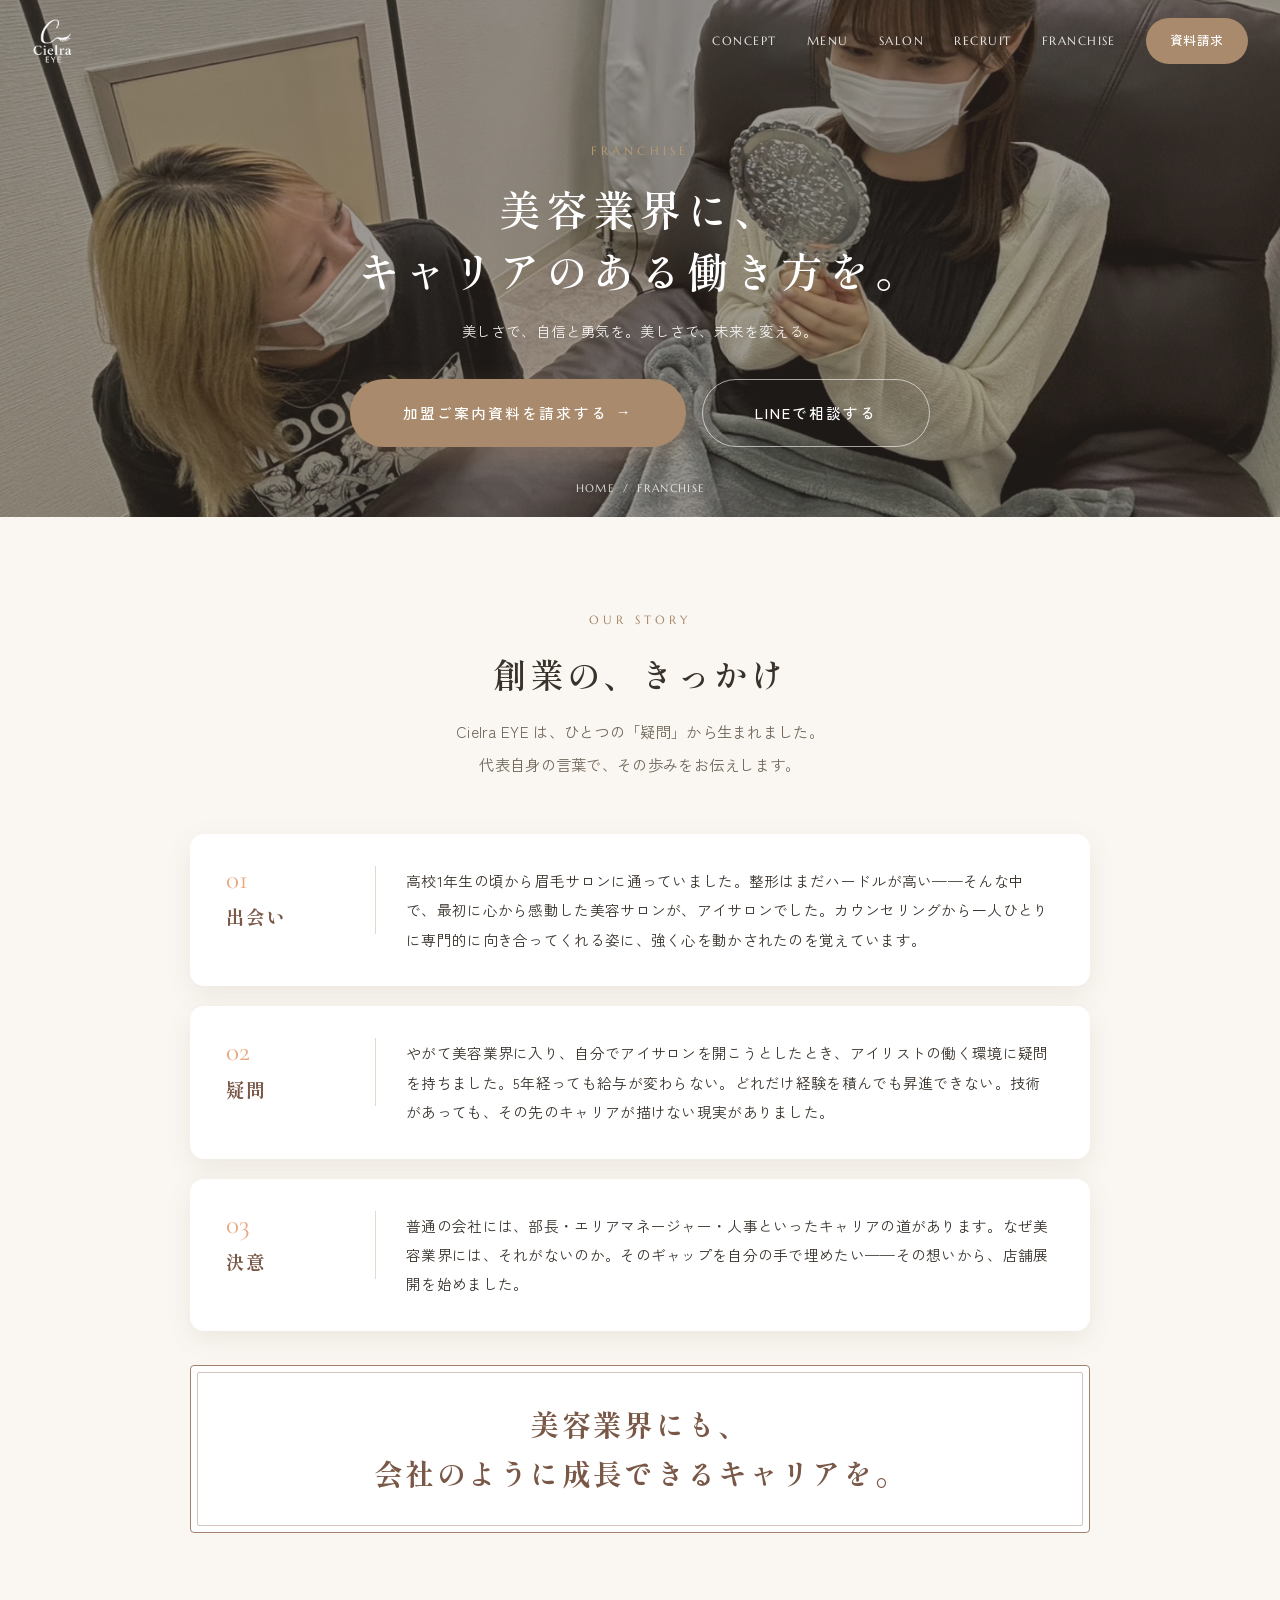
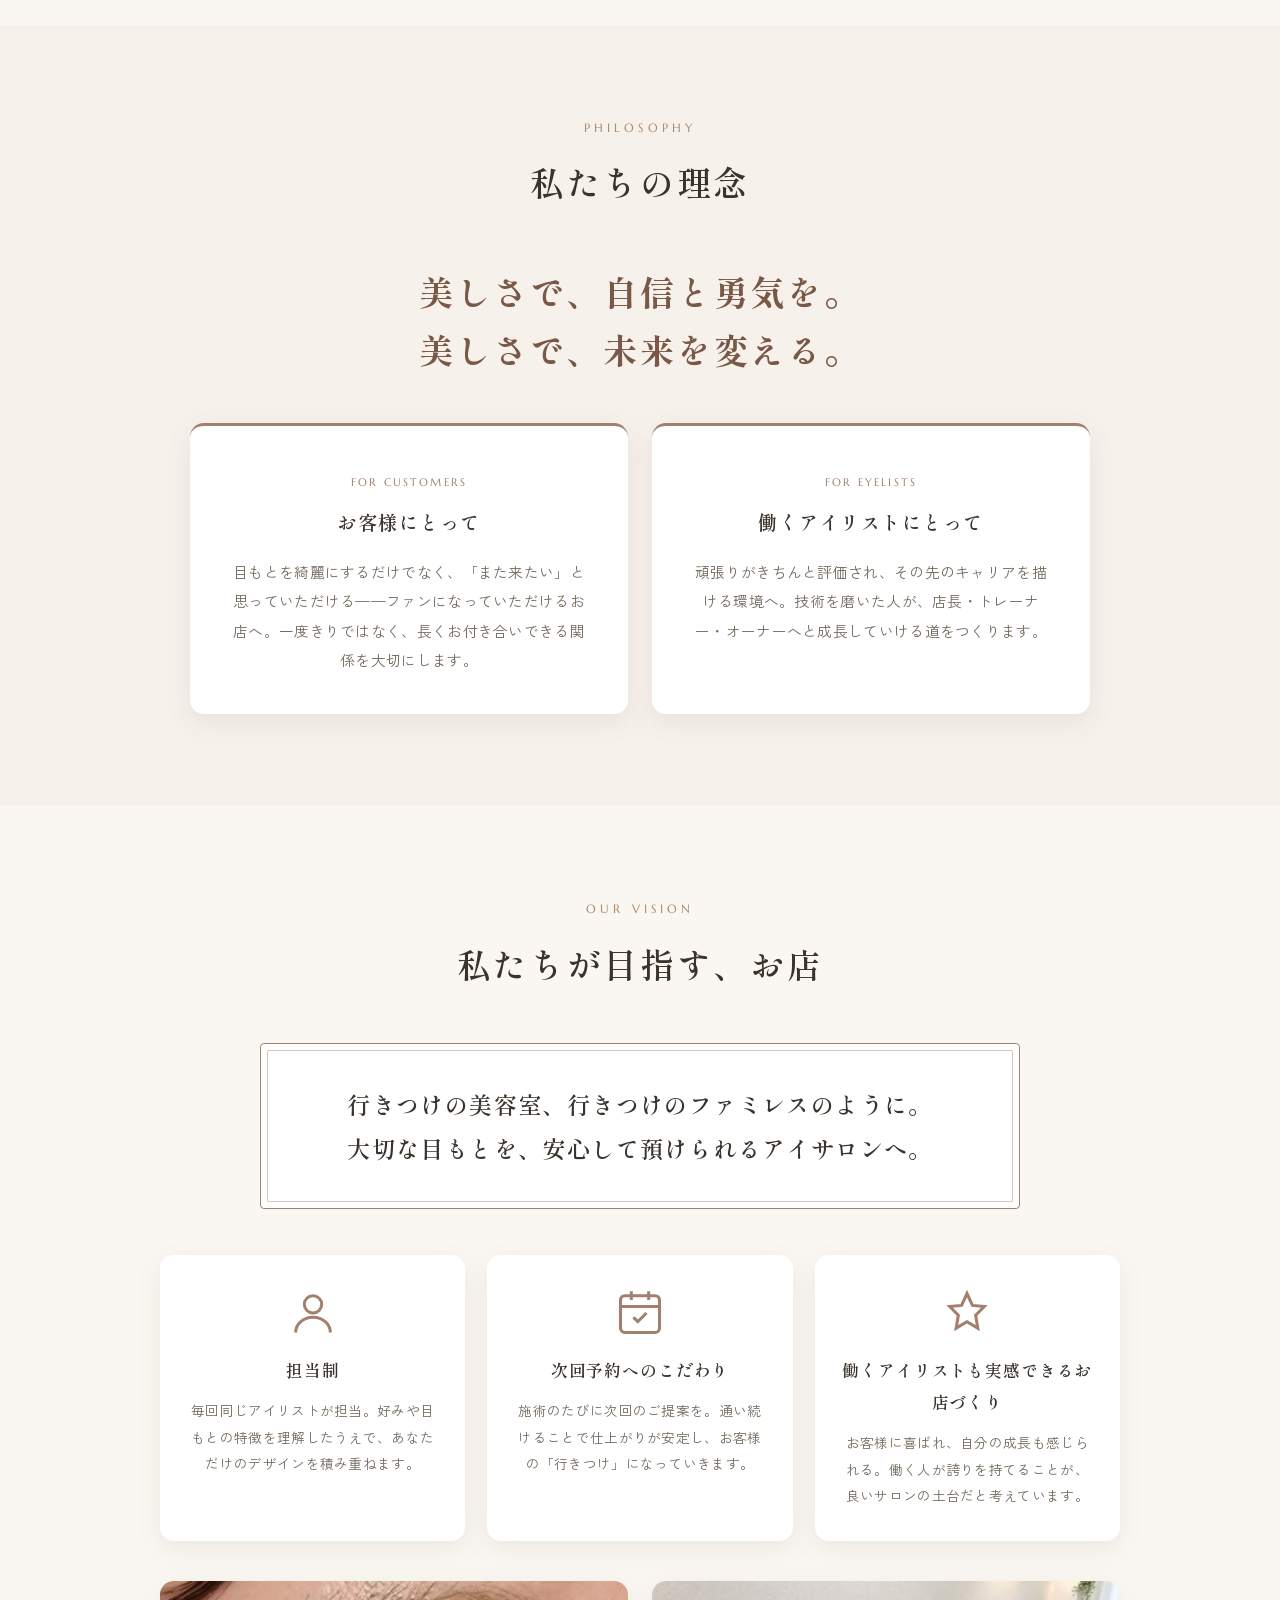
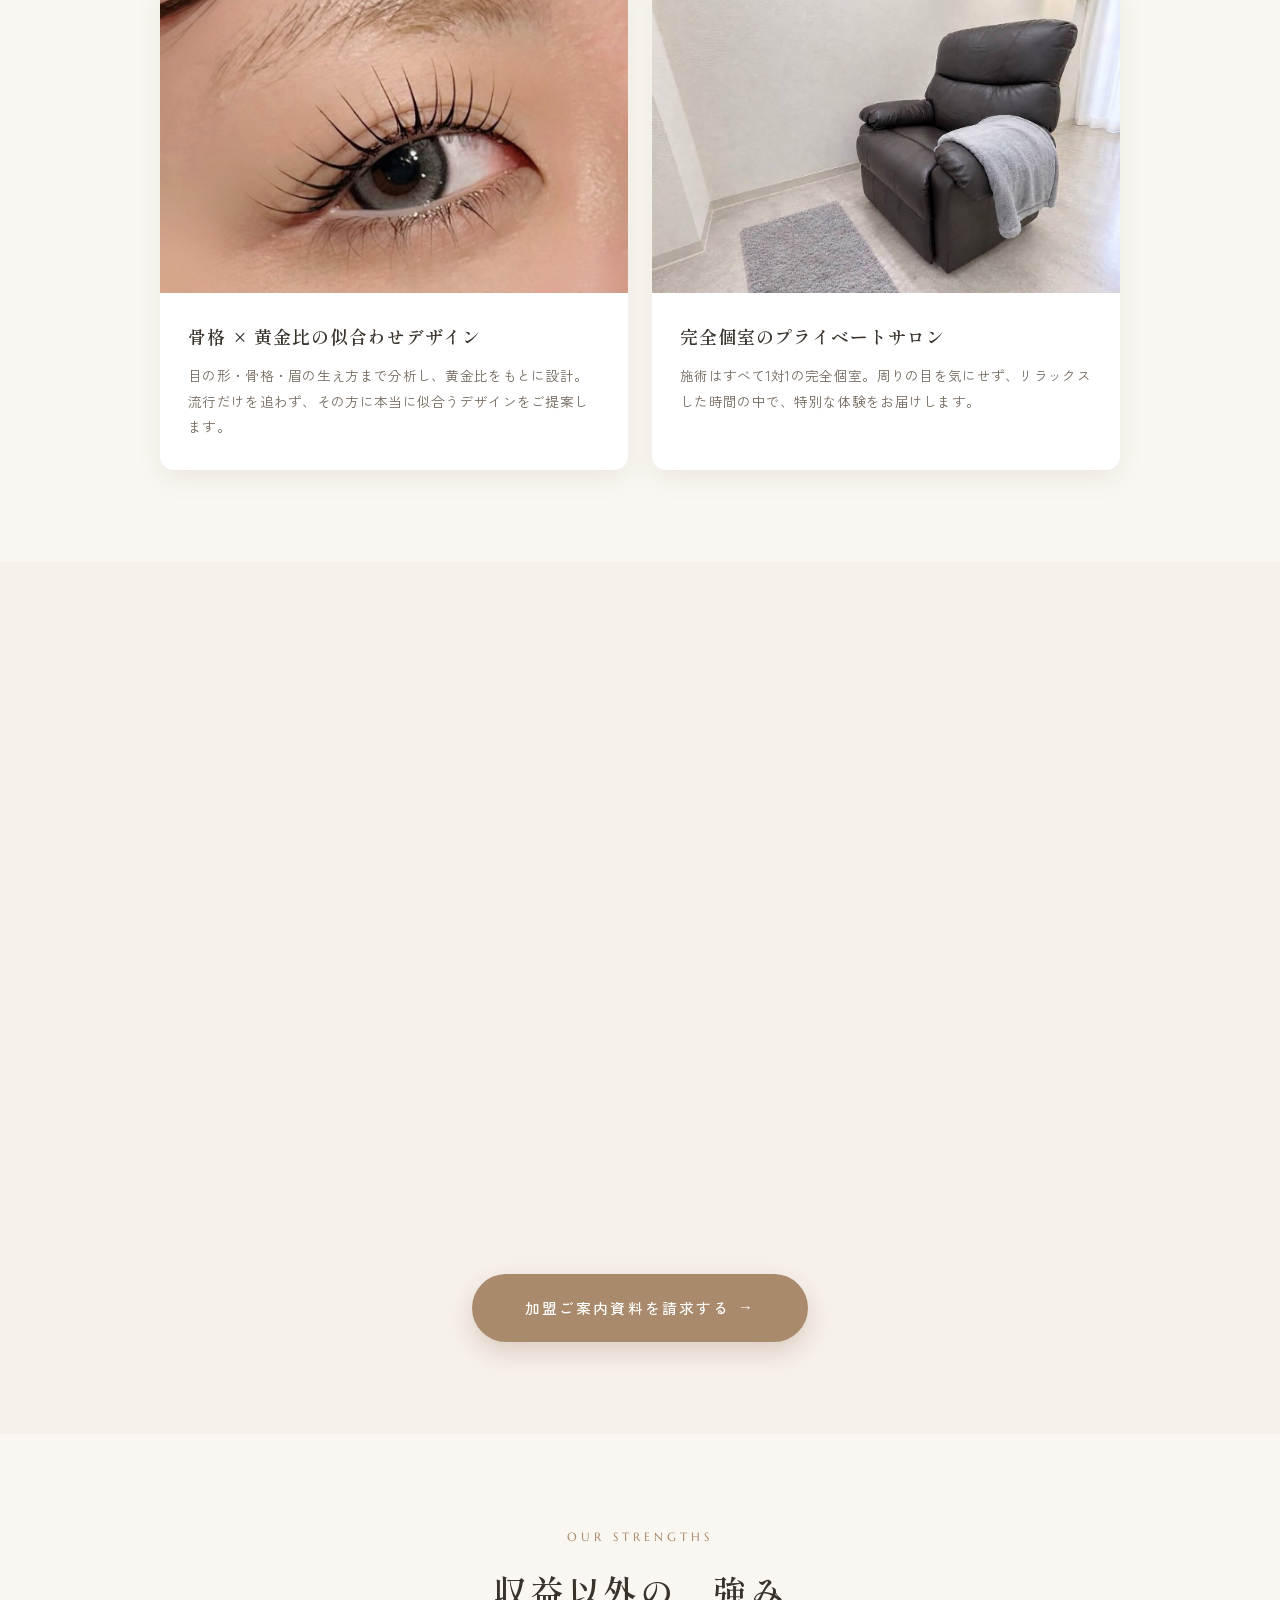
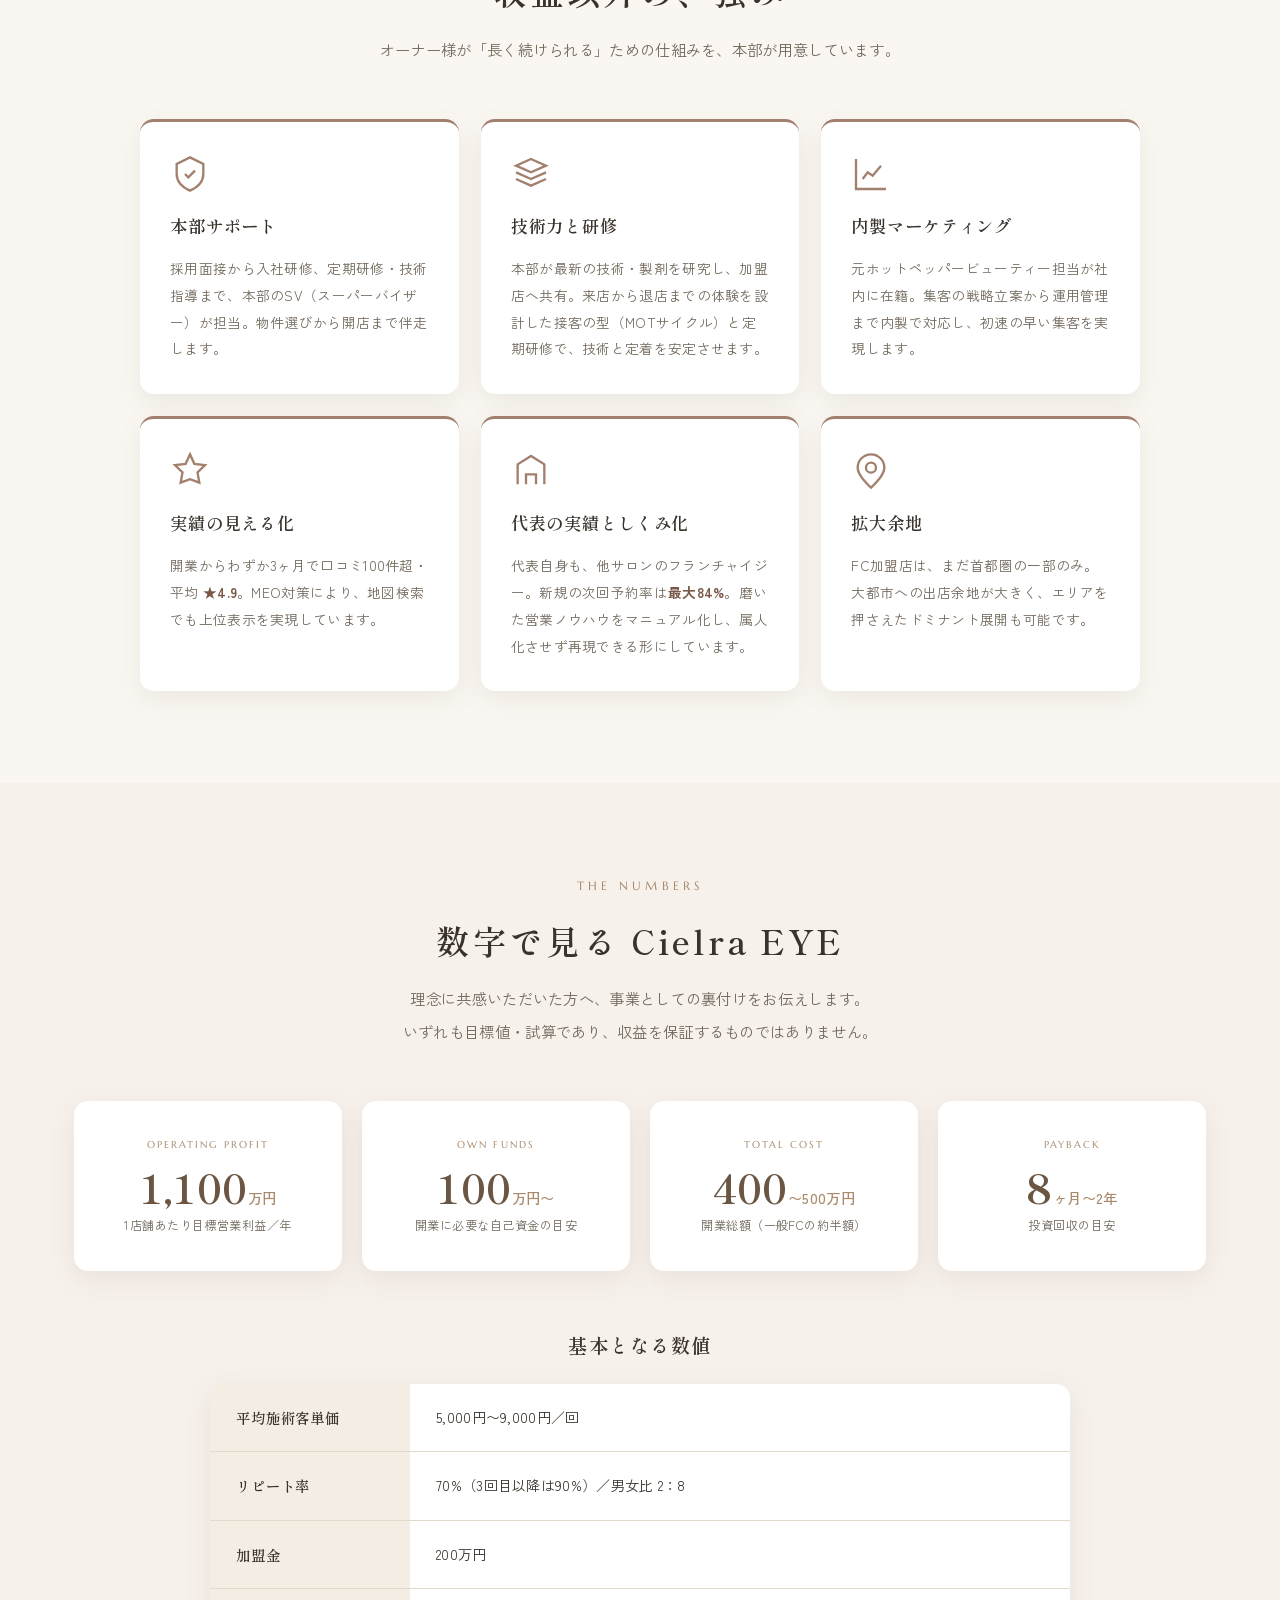
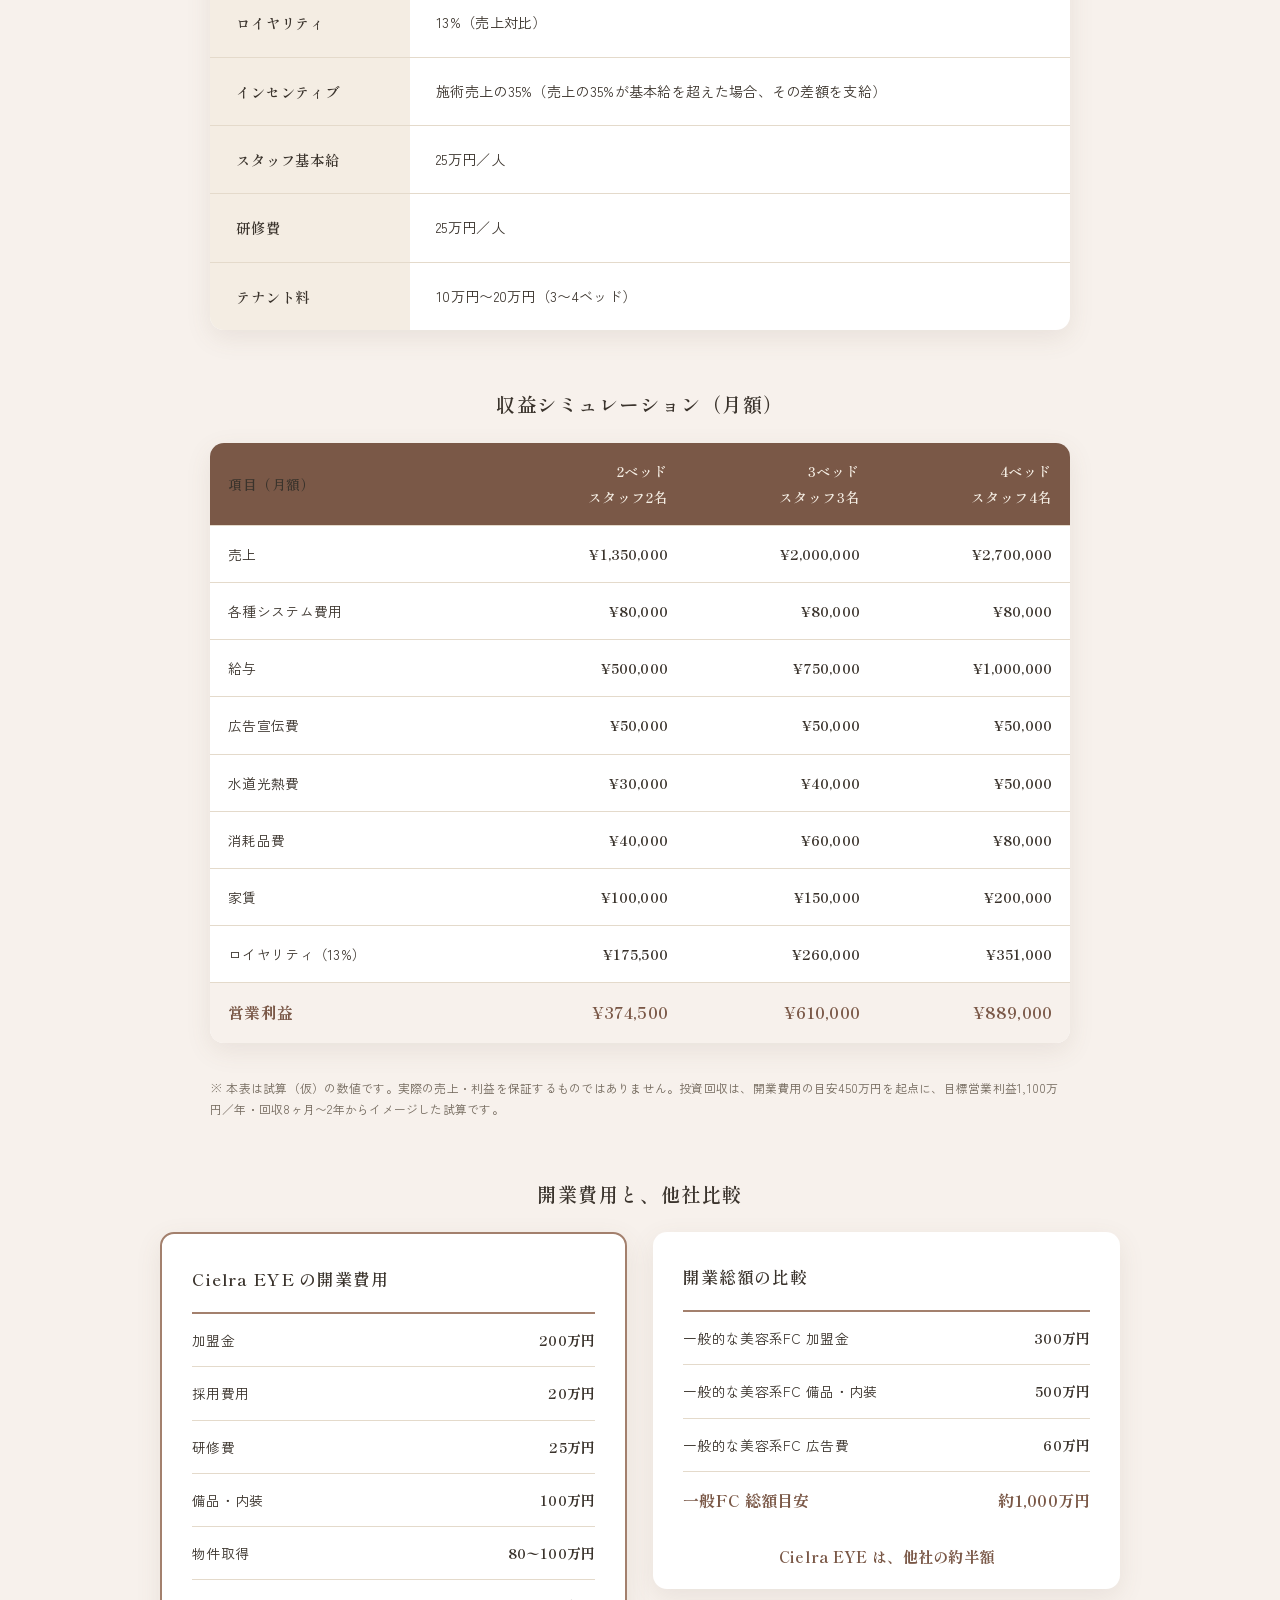
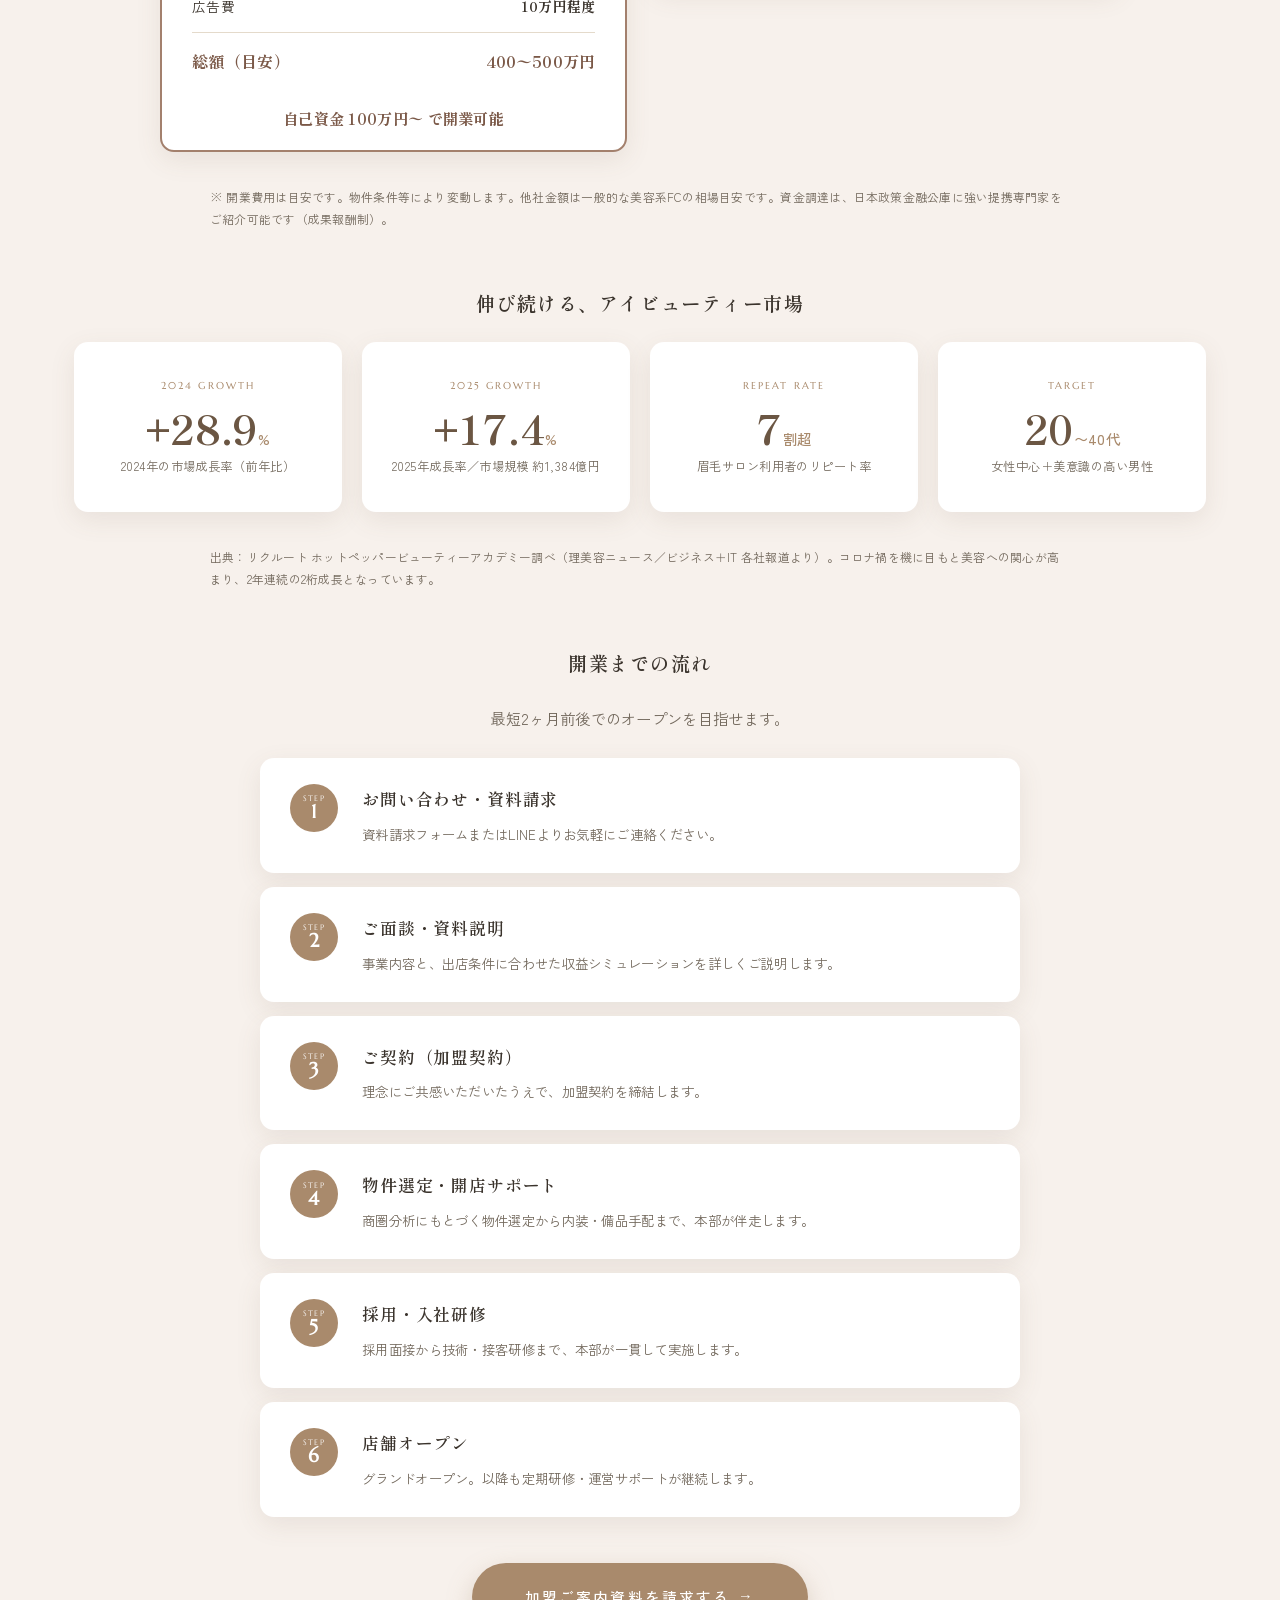
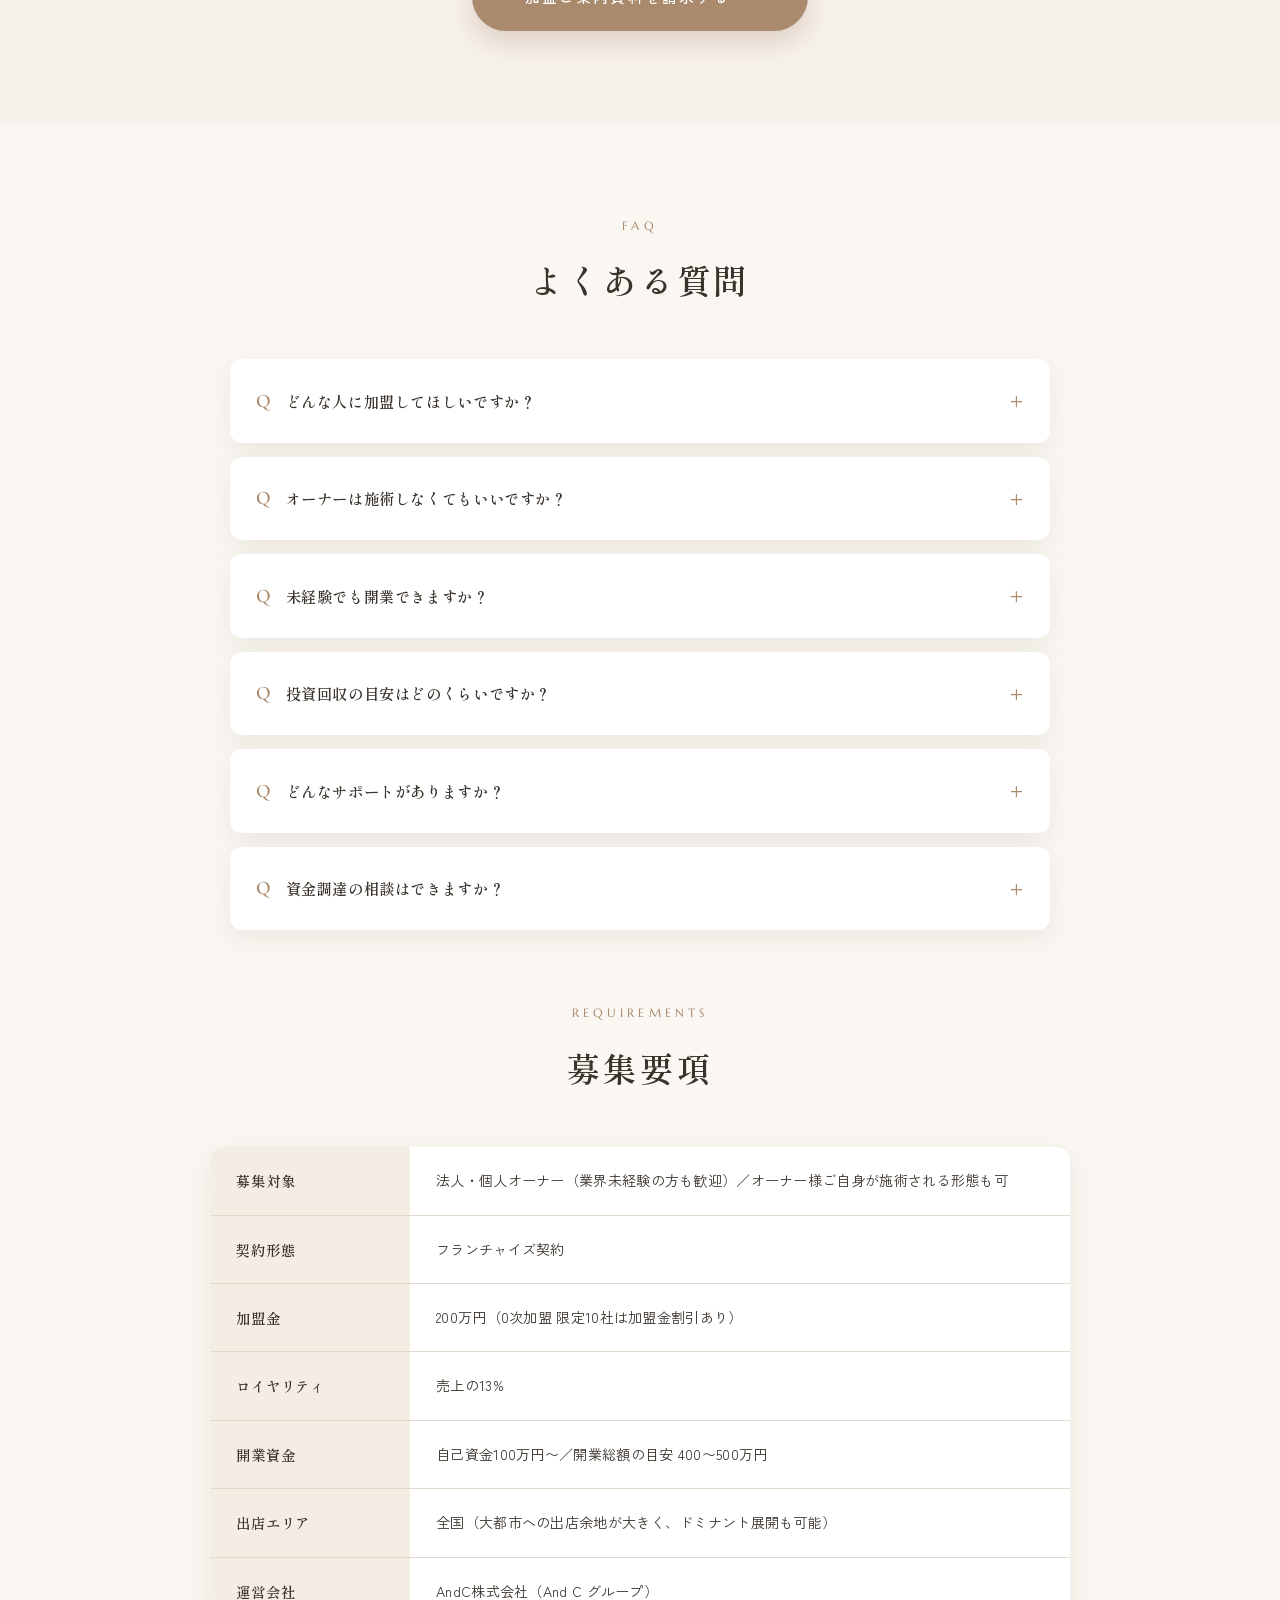
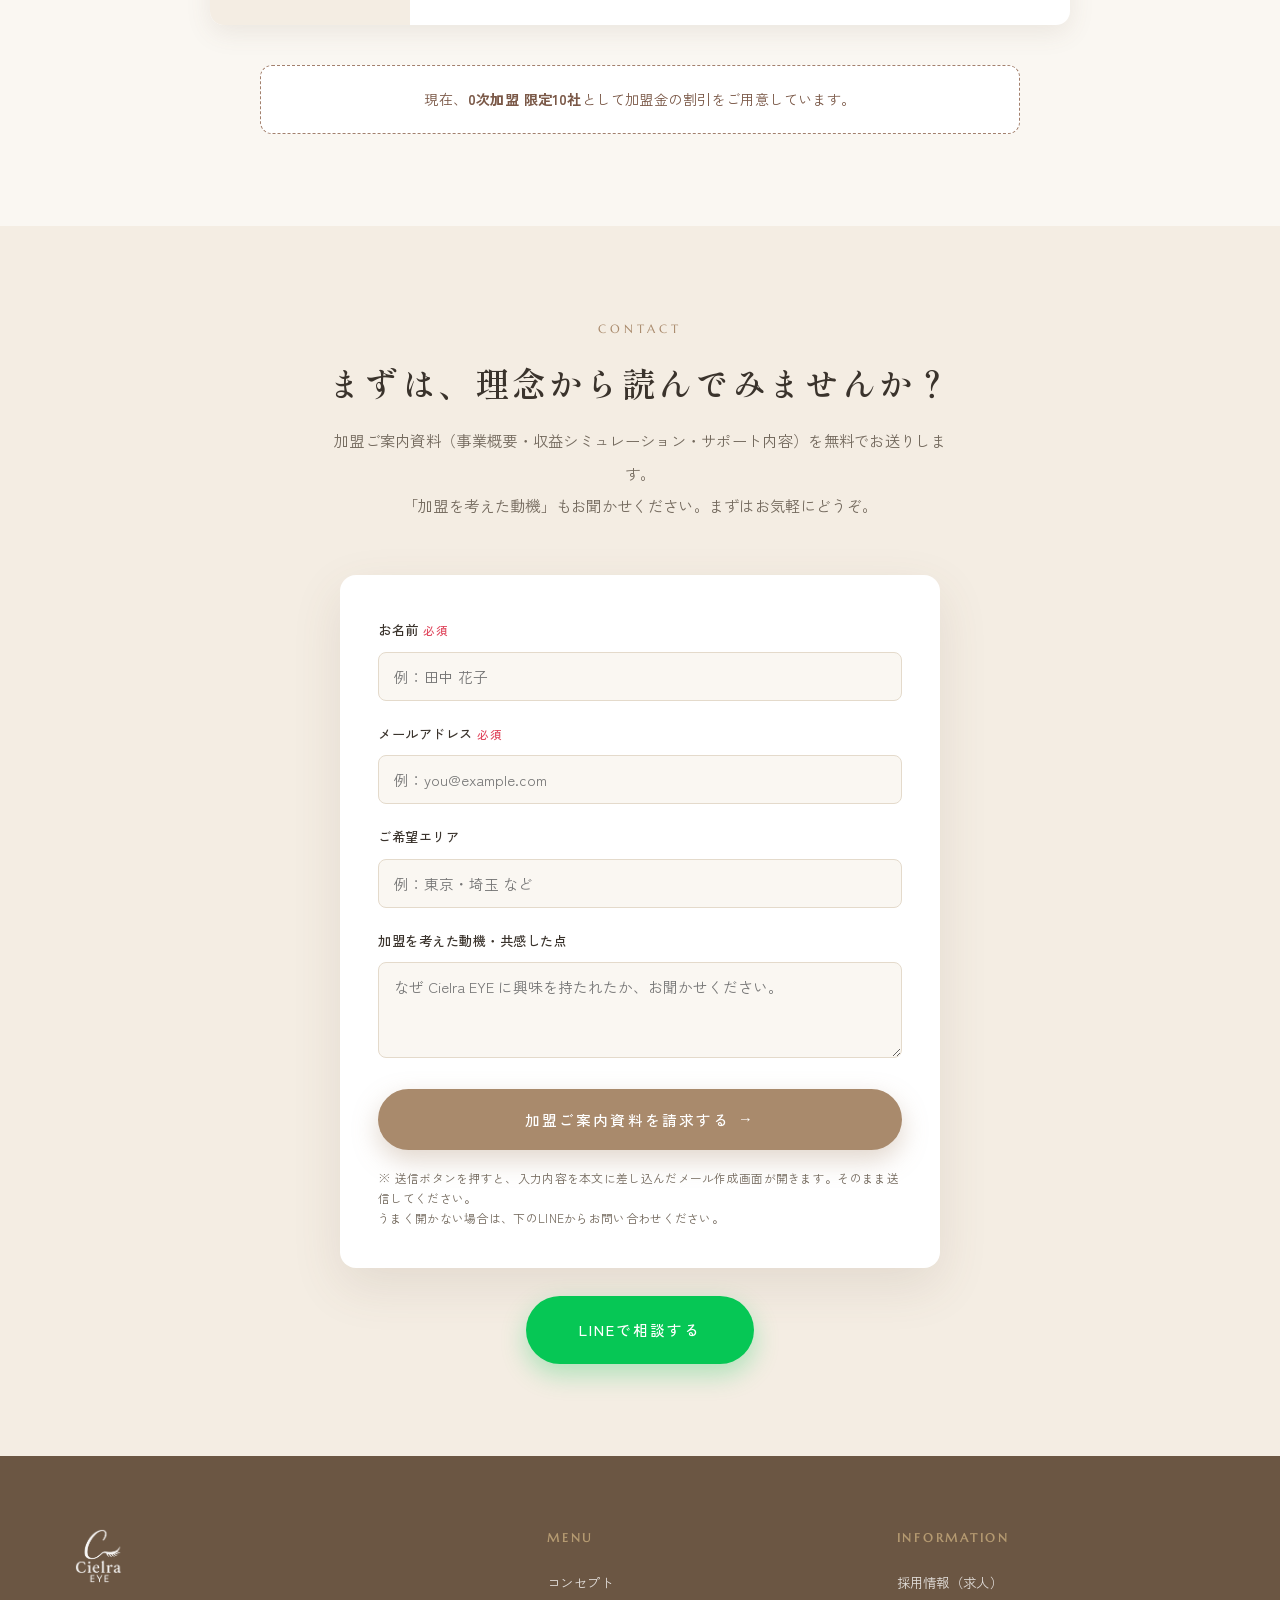
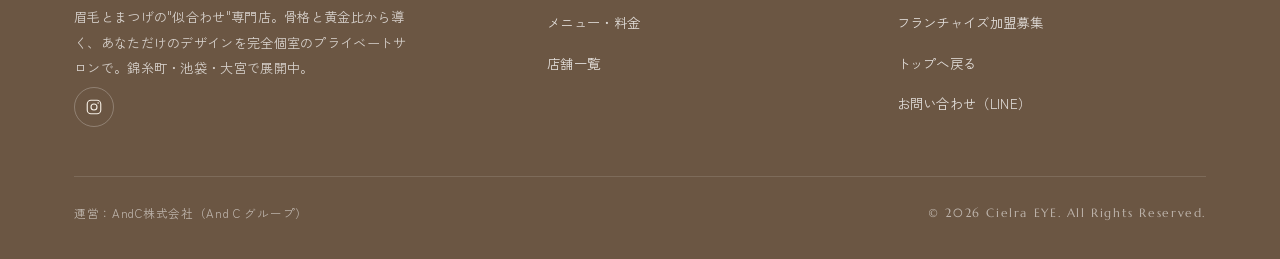
==== commit bc634372: "フランチャイズページを理念共感型に全面改修 理念→共感→強み→数字→資料請求の構成に再編。資料請求を主導線化（フォーム＋mailto）、共感フィルター追加、創業ストーリー追加。数字・注記は後半へ移動し" ====
--- a/franchise.html
+++ b/franchise.html
@@ -3,47 +3,126 @@
 <head>
 <meta charset="UTF-8">
 <meta name="viewport" content="width=device-width, initial-scale=1.0">
-<title>フランチャイズ加盟募集｜Cielra EYE 眉毛・まつげ専門店</title>
-<meta name="description" content="Cielra EYE（シエラアイ）フランチャイズ加盟募集。1店舗で目標営業利益1,100万円、自己資金100万円〜・開業総額400〜500万円で開業可能。元ホットペッパー担当が在籍し集客を内製化。未経験オーナーも本部が一貫サポート。">
+<title>Cielra EYE フランチャイズ加盟募集｜美容業界に、キャリアのある働き方を</title>
+<meta name="description" content="Cielra EYE（シエラアイ）のフランチャイズ加盟募集。「美しさで、自信と勇気を。」——理念に共感し、お客様とアイリストの未来に真剣に向き合えるオーナー様を募集しています。まずは加盟ご案内資料をご請求ください。">
+<meta property="og:title" content="Cielra EYE フランチャイズ加盟募集｜美容業界に、キャリアのある働き方を">
+<meta property="og:description" content="「美しさで、自信と勇気を。」理念に共感いただけるオーナー様へ。眉毛・まつげ専門サロン Cielra EYE の加盟ご案内資料を請求いただけます。">
+<meta property="og:type" content="website">
 <link rel="preconnect" href="https://fonts.googleapis.com">
 <link rel="preconnect" href="https://fonts.gstatic.com" crossorigin>
 <link href="https://fonts.googleapis.com/css2?family=Cormorant+Garamond:wght@500;600&family=Marcellus&family=Shippori+Mincho:wght@500;600;700&family=Zen+Kaku+Gothic+New:wght@400;500;700&family=Noto+Sans+JP:wght@400;500;700&display=swap" rel="stylesheet">
 <link rel="stylesheet" href="assets/style.css">
 <style>
-/* franchise-specific */
-.ribbon{background:linear-gradient(135deg,var(--mocha),var(--mocha-d));color:#fff;text-align:center;border-radius:var(--radius);padding:30px 28px;box-shadow:var(--shadow);max-width:720px;margin:0 auto;}
-.ribbon .r-tag{display:inline-block;background:#fff;color:var(--mocha-d);font-family:var(--serif-en2);letter-spacing:.14em;font-size:.72rem;padding:5px 16px;border-radius:50px;margin-bottom:14px;}
-.ribbon h3{font-family:var(--serif-jp);font-weight:700;font-size:clamp(1.3rem,3.2vw,1.8rem);letter-spacing:.06em;line-height:1.5;}
-.ribbon p{font-size:.86rem;opacity:.92;margin-top:10px;}
-
+/* ===== franchise palette (slide-aligned) ===== */
+:root{
+  --fc-main:#A3806D; --fc-dark:#7A5847; --fc-accent:#E8A67C; --fc-strong:#E0495F; --fc-bg2:#F7F1EC;
+}
+.section--fc{background:var(--fc-bg2);}
+.lead-c{max-width:40em;margin:16px auto 0;color:var(--ink-soft);line-height:2.1;font-size:.96rem;}
+
+/* double-line slide frame */
+.frame{position:relative;background:#fff;border:1px solid var(--fc-main);border-radius:4px;}
+.frame::before{content:"";position:absolute;inset:6px;border:1px solid rgba(163,128,109,.45);border-radius:2px;pointer-events:none;}
+
+/* story */
+.story{display:grid;gap:20px;max-width:900px;margin:0 auto;}
+.story-item{display:grid;grid-template-columns:150px 1fr;gap:30px;align-items:start;background:#fff;border-radius:14px;padding:32px 36px;box-shadow:var(--shadow-sm);}
+.story-item .st-head{border-right:1px solid var(--line);padding-right:24px;}
+.story-item .st-no{font-family:var(--serif-en);font-size:1.7rem;color:var(--fc-accent);line-height:1;}
+.story-item .st-label{font-family:var(--serif-jp);font-weight:700;font-size:1.15rem;letter-spacing:.1em;color:var(--fc-dark);margin-top:6px;}
+.story-item p{font-size:.92rem;line-height:2;color:var(--ink);}
+.story-close{max-width:900px;margin:34px auto 0;text-align:center;}
+.story-close .fc-inner{padding:34px 28px;}
+.story-close p{font-family:var(--serif-jp);font-weight:700;font-size:clamp(1.25rem,3.4vw,1.8rem);color:var(--fc-dark);letter-spacing:.08em;line-height:1.7;}
+
+/* philosophy */
+.philo-tagline{text-align:center;font-family:var(--serif-jp);font-weight:700;font-size:clamp(1.4rem,4vw,2.15rem);color:var(--fc-dark);line-height:1.7;letter-spacing:.08em;}
+.philo-cols{display:grid;grid-template-columns:1fr 1fr;gap:24px;max-width:900px;margin:44px auto 0;}
+.philo-card{background:#fff;border-radius:14px;padding:40px 36px;text-align:center;box-shadow:var(--shadow-sm);border-top:3px solid var(--fc-main);}
+.philo-card .pl{font-family:var(--serif-en2);font-size:.68rem;letter-spacing:.2em;color:var(--fc-main);text-transform:uppercase;}
+.philo-card h3{font-family:var(--serif-jp);font-weight:600;font-size:1.2rem;letter-spacing:.08em;margin:10px 0 16px;}
+.philo-card p{font-size:.92rem;line-height:2;color:var(--ink-soft);}
+
+/* vision / 目指すお店 */
+.vision-quote{max-width:760px;margin:0 auto 46px;text-align:center;}
+.vision-quote .fc-inner{padding:38px 30px;}
+.vision-quote p{font-family:var(--serif-jp);font-weight:600;font-size:clamp(1.1rem,2.8vw,1.45rem);line-height:1.9;letter-spacing:.06em;color:var(--ink);}
+.mech-grid{display:grid;grid-template-columns:repeat(3,1fr);gap:22px;max-width:960px;margin:0 auto;}
+.mech-card{background:#fff;border-radius:14px;padding:32px 26px;text-align:center;box-shadow:var(--shadow-sm);}
+.mech-card .ic{width:52px;height:52px;margin:0 auto 16px;color:var(--fc-main);}
+.mech-card h3{font-family:var(--serif-jp);font-weight:600;font-size:1.05rem;letter-spacing:.05em;margin-bottom:10px;}
+.mech-card p{font-size:.85rem;line-height:1.95;color:var(--ink-soft);}
+.brand-reuse{display:grid;grid-template-columns:1fr 1fr;gap:24px;max-width:960px;margin:40px auto 0;}
+
+/* fit filter */
+.fit-grid{display:grid;grid-template-columns:1fr 1fr;gap:24px;max-width:960px;margin:0 auto;}
+.fit-col{background:#fff;border-radius:14px;padding:36px 34px;box-shadow:var(--shadow-sm);}
+.fit-col h3{font-family:var(--serif-jp);font-weight:700;font-size:1.12rem;letter-spacing:.06em;margin-bottom:22px;padding-bottom:14px;border-bottom:1px solid var(--line);}
+.fit-col.yes h3{color:var(--fc-dark);}
+.fit-col.no h3{color:var(--ink-soft);}
+.fit-col li{display:flex;gap:12px;align-items:flex-start;font-size:.92rem;line-height:1.8;margin-bottom:14px;color:var(--ink);}
+.fit-col .mk{flex:0 0 auto;font-family:var(--serif-en2);font-size:1rem;line-height:1.6;}
+.fit-col.yes .mk{color:var(--fc-main);}
+.fit-col.no .mk{color:var(--greige);}
+.fit-col.no li{color:var(--ink-soft);}
+.fit-close{max-width:760px;margin:34px auto 0;text-align:center;font-family:var(--serif-jp);font-weight:600;font-size:clamp(1.05rem,2.6vw,1.35rem);line-height:1.9;letter-spacing:.06em;color:var(--fc-dark);}
+
+/* strengths */
+.strength-grid{display:grid;grid-template-columns:repeat(3,1fr);gap:22px;max-width:1000px;margin:0 auto;}
+.strength-card{background:#fff;border-radius:14px;padding:32px 30px;box-shadow:var(--shadow-sm);border-top:3px solid var(--fc-main);}
+.strength-card .ic{width:40px;height:40px;color:var(--fc-main);margin-bottom:16px;}
+.strength-card h3{font-family:var(--serif-jp);font-weight:600;font-size:1.08rem;letter-spacing:.05em;margin-bottom:12px;}
+.strength-card p{font-size:.86rem;line-height:1.95;color:var(--ink-soft);}
+.strength-card p .fig{color:var(--fc-dark);font-weight:700;}
+
+/* mini CTA + note */
+.cta-mini{text-align:center;margin-top:46px;}
+.fc-note{max-width:760px;margin:40px auto 0;text-align:center;background:#fff;border:1px dashed var(--fc-main);border-radius:12px;padding:20px 24px;font-size:.88rem;color:var(--fc-dark);letter-spacing:.03em;}
+
+/* request form */
+.req-form{max-width:600px;margin:0 auto;background:#fff;border-radius:16px;padding:40px 38px;box-shadow:var(--shadow);display:grid;gap:18px;text-align:left;}
+.req-form .ff{display:block;}
+.req-form label{font-size:.82rem;font-weight:500;color:var(--ink);letter-spacing:.04em;}
+.req-form .req{color:var(--fc-strong);font-size:.72rem;margin-left:.4em;}
+.req-form input,.req-form textarea{width:100%;margin-top:8px;padding:13px 15px;border:1px solid var(--line);border-radius:8px;font-family:inherit;font-size:.92rem;color:var(--ink);background:var(--ivory);transition:border-color .2s;}
+.req-form input:focus,.req-form textarea:focus{outline:none;border-color:var(--fc-main);}
+.req-form textarea{resize:vertical;min-height:96px;}
+.req-form .ff-note{font-size:.74rem;color:var(--ink-soft);line-height:1.7;}
+.req-form button{justify-self:stretch;margin-top:4px;}
+
+/* reuse existing number-section components */
 .svc-grid{display:grid;grid-template-columns:1fr 1fr;gap:26px;max-width:960px;margin:0 auto;}
 .svc-card{background:var(--white);border-radius:var(--radius);overflow:hidden;box-shadow:var(--shadow-sm);}
 .svc-card img{width:100%;aspect-ratio:3/2;object-fit:cover;}
 .svc-card .svc-b{padding:26px 28px 30px;}
 .svc-card h3{font-family:var(--serif-jp);font-weight:600;font-size:1.12rem;margin-bottom:10px;letter-spacing:.05em;}
 .svc-card p{font-size:.85rem;color:var(--ink-soft);line-height:1.9;}
-
 .table-wrap{max-width:860px;margin:0 auto;overflow-x:auto;border-radius:var(--radius);box-shadow:var(--shadow-sm);}
 table.data{width:100%;border-collapse:collapse;background:var(--white);min-width:560px;}
 table.data th,table.data td{padding:15px 18px;text-align:right;font-size:.86rem;border-bottom:1px solid var(--line);}
 table.data th:first-child,table.data td:first-child{text-align:left;color:var(--ink);}
-table.data thead th{background:var(--brown);color:var(--cream);font-family:var(--serif-jp);font-weight:600;letter-spacing:.04em;text-align:right;}
+table.data thead th{background:var(--fc-dark);color:var(--cream);font-family:var(--serif-jp);font-weight:600;letter-spacing:.04em;text-align:right;}
 table.data thead th:first-child{text-align:left;}
 table.data tbody tr:last-child td{border-bottom:0;}
-table.data .row-hi td{background:var(--cream);font-family:var(--serif-jp);font-weight:700;color:var(--brown);font-size:.98rem;}
+table.data .row-hi td{background:var(--fc-bg2);font-family:var(--serif-jp);font-weight:700;color:var(--fc-dark);font-size:.98rem;}
 table.data .yen{font-family:var(--serif-jp);font-weight:700;letter-spacing:.01em;font-feature-settings:"palt";}
-
 .cost-grid{display:grid;grid-template-columns:1fr 1fr;gap:26px;max-width:960px;margin:0 auto;align-items:start;}
 .cost-box{background:var(--white);border-radius:var(--radius);padding:14px 30px;box-shadow:var(--shadow-sm);}
-.cost-box h3{font-family:var(--serif-jp);font-weight:600;font-size:1.05rem;padding:16px 0;border-bottom:2px solid var(--mocha);letter-spacing:.05em;}
+.cost-box h3{font-family:var(--serif-jp);font-weight:600;font-size:1.05rem;padding:16px 0;border-bottom:2px solid var(--fc-main);letter-spacing:.05em;}
 .cost-box .crow{display:flex;justify-content:space-between;padding:13px 0;border-bottom:1px solid var(--line);font-size:.86rem;}
-.cost-box .crow.total{font-family:var(--serif-jp);font-weight:700;color:var(--brown);border-bottom:0;font-size:1rem;}
+.cost-box .crow.total{font-family:var(--serif-jp);font-weight:700;color:var(--fc-dark);border-bottom:0;font-size:1rem;}
 .cost-box .crow .yen{font-family:var(--serif-jp);font-weight:700;letter-spacing:.01em;}
-.compare{display:flex;align-items:center;justify-content:center;gap:10px;margin-top:4px;}
-.cost-box.ours{border:2px solid var(--mocha);}
-.cost-box .tagline{text-align:center;color:var(--mocha-d);font-family:var(--serif-jp);font-weight:700;padding:14px 0 4px;font-size:.95rem;}
+.cost-box.ours{border:2px solid var(--fc-main);}
+.cost-box .tagline{text-align:center;color:var(--fc-dark);font-family:var(--serif-jp);font-weight:700;padding:14px 0 4px;font-size:.95rem;}
 
 @media(max-width:860px){
+  .story-item{grid-template-columns:1fr;gap:14px;}
+  .story-item .st-head{border-right:0;border-bottom:1px solid var(--line);padding:0 0 14px;display:flex;align-items:baseline;gap:14px;}
+  .philo-cols{grid-template-columns:1fr;}
+  .mech-grid{grid-template-columns:1fr;max-width:420px;}
+  .brand-reuse{grid-template-columns:1fr;}
+  .fit-grid{grid-template-columns:1fr;}
+  .strength-grid{grid-template-columns:1fr;max-width:440px;}
   .svc-grid{grid-template-columns:1fr;}
   .cost-grid{grid-template-columns:1fr;}
 }
@@ -62,148 +141,206 @@
     <a href="index.html#salon" class="nav-en">SALON</a>
     <a href="recruit.html" class="nav-en">RECRUIT</a>
     <a href="franchise.html" class="nav-en">FRANCHISE</a>
-    <a href="#fc-contact" class="nav-cta">お問い合わせ</a>
+    <a href="#fc-form" class="nav-cta">資料請求</a>
   </nav>
   <button class="burger" aria-label="メニュー"><span></span><span></span><span></span></button>
 </header>
 
-<!-- PAGE HERO -->
+<!-- 1. HERO -->
 <section class="page-hero">
-  <img src="assets/img/hpb/set1.jpg" alt="フランチャイズ加盟募集">
+  <img src="assets/img/salon/counsel1.jpg" alt="Cielra EYE フランチャイズ加盟募集">
   <div>
     <span class="eyebrow">Franchise</span>
-    <h1>フランチャイズ加盟募集</h1>
+    <h1>美容業界に、<br>キャリアのある働き方を。</h1>
     <p>美しさで、自信と勇気を。美しさで、未来を変える。</p>
+    <div class="hero-cta" style="justify-content:center;margin-top:34px;">
+      <a href="#fc-form" class="btn btn-primary btn-lg">加盟ご案内資料を請求する <span class="arw">→</span></a>
+      <a href="https://lin.ee/UbXSJlu" target="_blank" rel="noopener" class="btn btn-ghost btn-lg" style="border-color:rgba(255,255,255,.6);color:#fff;">LINEで相談する</a>
+    </div>
   </div>
   <div class="crumb">HOME &nbsp;/&nbsp; FRANCHISE</div>
 </section>
 
-<!-- 0次加盟 ribbon -->
-<section class="section" style="padding-top:70px;padding-bottom:0;">
-  <div class="wrap">
-    <div class="ribbon reveal">
-      <span class="r-tag">0次加盟 限定10社</span>
-      <h3>いま加盟いただくオーナー様へ、<br>加盟金割引をご用意しています。</h3>
-      <p>FC加盟店はまだ首都圏の一部のみ。大都市への出店余地が大きい、今が参入のタイミングです。</p>
-    </div>
-  </div>
-</section>
-
-<!-- 3 reasons -->
+<!-- 2. 創業のきっかけ -->
 <section class="section">
   <div class="wrap">
     <div class="sec-head reveal">
-      <span class="eyebrow">Why Franchise</span>
-      <h2 class="sec-title">Cielra EYE を選ぶ、3つの理由</h2>
-    </div>
-    <div class="points">
-      <article class="point-card reveal">
-        <div class="pc-img"><img src="assets/img/hpb/set1.jpg" alt="収益性の高さ"></div>
-        <div class="pc-body"><span class="pc-no">01</span><h3>収益性の高さ</h3><p>積み上げ型ビジネスだから、1店舗あたり年間営業利益 <strong>1,100万円</strong> も目指せる収益モデル。3店舗展開なら年間3,300万円も視野に入ります。</p></div>
-      </article>
-      <article class="point-card reveal d1">
-        <div class="pc-img"><img src="assets/img/hpb/eye3.jpg" alt="低コスト・低リスク"></div>
-        <div class="pc-body"><span class="pc-no">02</span><h3>低コスト・低リスク</h3><p>一般的な美容系FCの約<strong>半額</strong>。自己資金100万円〜で開業でき、リピート率7割超が続けば8ヶ月〜2年での投資回収も見込めます。</p></div>
-      </article>
-      <article class="point-card reveal d2">
-        <div class="pc-img"><img src="assets/img/salon/counsel1.jpg" alt="社会的意義とやりがい"></div>
-        <div class="pc-body"><span class="pc-no">03</span><h3>社会的意義とやりがい</h3><p>「人の印象を一番変える目もと」に携わる仕事。お客様から直接感謝され、今後も拡大が見込まれる成長市場で店舗を運営できます。</p></div>
-      </article>
-    </div>
-    <p class="disclaimer reveal">※ 収益・回収期間は目標値であり、保証するものではありません。各店舗が単体で目標営業利益を達成した場合の試算です。</p>
-  </div>
-</section>
-
-<!-- headline numbers -->
-<section class="section section--beige" style="padding-top:0;background:var(--cream);">
-  <div class="wrap">
+      <span class="eyebrow">Our Story</span>
+      <h2 class="sec-title">創業の、きっかけ</h2>
+      <p class="lead-c">Cielra EYE は、ひとつの「疑問」から生まれました。<br>代表自身の言葉で、その歩みをお伝えします。</p>
+    </div>
+    <div class="story">
+      <div class="story-item reveal">
+        <div class="st-head"><div class="st-no">01</div><div class="st-label">出会い</div></div>
+        <p>高校1年生の頃から眉毛サロンに通っていました。整形はまだハードルが高い——そんな中で、最初に心から感動した美容サロンが、アイサロンでした。カウンセリングから一人ひとりに専門的に向き合ってくれる姿に、強く心を動かされたのを覚えています。</p>
+      </div>
+      <div class="story-item reveal">
+        <div class="st-head"><div class="st-no">02</div><div class="st-label">疑問</div></div>
+        <p>やがて美容業界に入り、自分でアイサロンを開こうとしたとき、アイリストの働く環境に疑問を持ちました。5年経っても給与が変わらない。どれだけ経験を積んでも昇進できない。技術があっても、その先のキャリアが描けない現実がありました。</p>
+      </div>
+      <div class="story-item reveal">
+        <div class="st-head"><div class="st-no">03</div><div class="st-label">決意</div></div>
+        <p>普通の会社には、部長・エリアマネージャー・人事といったキャリアの道があります。なぜ美容業界には、それがないのか。そのギャップを自分の手で埋めたい——その想いから、店舗展開を始めました。</p>
+      </div>
+    </div>
+    <div class="story-close reveal frame"><div class="fc-inner"><p>美容業界にも、<br>会社のように成長できるキャリアを。</p></div></div>
+  </div>
+</section>
+
+<!-- 3. 私たちの理念 -->
+<section class="section section--fc">
+  <div class="wrap">
+    <div class="sec-head reveal">
+      <span class="eyebrow">Philosophy</span>
+      <h2 class="sec-title">私たちの理念</h2>
+    </div>
+    <p class="philo-tagline reveal">美しさで、自信と勇気を。<br>美しさで、未来を変える。</p>
+    <div class="philo-cols">
+      <div class="philo-card reveal">
+        <span class="pl">For Customers</span>
+        <h3>お客様にとって</h3>
+        <p>目もとを綺麗にするだけでなく、「また来たい」と思っていただける——ファンになっていただけるお店へ。一度きりではなく、長くお付き合いできる関係を大切にします。</p>
+      </div>
+      <div class="philo-card reveal d1">
+        <span class="pl">For Eyelists</span>
+        <h3>働くアイリストにとって</h3>
+        <p>頑張りがきちんと評価され、その先のキャリアを描ける環境へ。技術を磨いた人が、店長・トレーナー・オーナーへと成長していける道をつくります。</p>
+      </div>
+    </div>
+  </div>
+</section>
+
+<!-- 4. 目指すお店 -->
+<section class="section">
+  <div class="wrap">
+    <div class="sec-head reveal">
+      <span class="eyebrow">Our Vision</span>
+      <h2 class="sec-title">私たちが目指す、お店</h2>
+    </div>
+    <div class="vision-quote reveal frame"><div class="fc-inner">
+      <p>行きつけの美容室、行きつけのファミレスのように。<br>大切な目もとを、安心して預けられるアイサロンへ。</p>
+    </div></div>
+    <div class="mech-grid">
+      <div class="mech-card reveal">
+        <div class="ic"><svg viewBox="0 0 24 24" fill="none" stroke="currentColor" stroke-width="1.4"><circle cx="12" cy="8" r="4"/><path d="M4 21c0-4 3.6-7 8-7s8 3 8 7"/></svg></div>
+        <h3>担当制</h3>
+        <p>毎回同じアイリストが担当。好みや目もとの特徴を理解したうえで、あなただけのデザインを積み重ねます。</p>
+      </div>
+      <div class="mech-card reveal d1">
+        <div class="ic"><svg viewBox="0 0 24 24" fill="none" stroke="currentColor" stroke-width="1.4"><rect x="3" y="4" width="18" height="17" rx="2"/><path d="M3 9h18M8 2v4M16 2v4M9 14l2 2 4-4"/></svg></div>
+        <h3>次回予約へのこだわり</h3>
+        <p>施術のたびに次回のご提案を。通い続けることで仕上がりが安定し、お客様の「行きつけ」になっていきます。</p>
+      </div>
+      <div class="mech-card reveal d2">
+        <div class="ic"><svg viewBox="0 0 24 24" fill="none" stroke="currentColor" stroke-width="1.4"><path d="M12 3l2.5 5.5L20 9l-4 4 1 6-5-3-5 3 1-6-4-4 5.5-.5z"/></svg></div>
+        <h3>働くアイリストも実感できるお店づくり</h3>
+        <p>お客様に喜ばれ、自分の成長も感じられる。働く人が誇りを持てることが、良いサロンの土台だと考えています。</p>
+      </div>
+    </div>
+    <div class="brand-reuse">
+      <div class="svc-card reveal">
+        <img src="assets/img/hpb/set1.jpg" alt="骨格×黄金比の似合わせデザイン">
+        <div class="svc-b"><h3>骨格 × 黄金比の似合わせデザイン</h3><p>目の形・骨格・眉の生え方まで分析し、黄金比をもとに設計。流行だけを追わず、その方に本当に似合うデザインをご提案します。</p></div>
+      </div>
+      <div class="svc-card reveal d1">
+        <img src="assets/img/hpb/eye3.jpg" alt="完全個室のプライベートサロン">
+        <div class="svc-b"><h3>完全個室のプライベートサロン</h3><p>施術はすべて1対1の完全個室。周りの目を気にせず、リラックスした時間の中で、特別な体験をお届けします。</p></div>
+      </div>
+    </div>
+  </div>
+</section>
+
+<!-- 5. こんな方と、ご一緒したい -->
+<section class="section section--fc">
+  <div class="wrap">
+    <div class="sec-head reveal">
+      <span class="eyebrow">Our Partners</span>
+      <h2 class="sec-title">こんな方と、ご一緒したい</h2>
+      <p class="lead-c">私たちは、数字よりも先に「想い」が重なる方と、長くご一緒したいと考えています。</p>
+    </div>
+    <div class="fit-grid">
+      <div class="fit-col yes reveal">
+        <h3>ご一緒したい方</h3>
+        <ul>
+          <li><span class="mk">◆</span>お客様とアイリストの未来に、真剣に向き合える方</li>
+          <li><span class="mk">◆</span>Cielra EYE というブランドに、価値を感じてくださる方</li>
+        </ul>
+      </div>
+      <div class="fit-col no reveal d1">
+        <h3>お断りしたい方</h3>
+        <ul>
+          <li><span class="mk">—</span>「儲かりそうだから」という理由だけの方</li>
+          <li><span class="mk">—</span>「楽そうだから」と考えている方</li>
+          <li><span class="mk">—</span>「丸投げすれば稼げる」と思っている方</li>
+        </ul>
+      </div>
+    </div>
+    <p class="fit-close reveal">理念に共感いただいたうえで、<br>利益を一緒につくっていきたいと考えています。</p>
+    <div class="cta-mini reveal">
+      <a href="#fc-form" class="btn btn-primary btn-lg">加盟ご案内資料を請求する <span class="arw">→</span></a>
+    </div>
+  </div>
+</section>
+
+<!-- 6. 収益以外の強み -->
+<section class="section">
+  <div class="wrap">
+    <div class="sec-head reveal">
+      <span class="eyebrow">Our Strengths</span>
+      <h2 class="sec-title">収益以外の、強み</h2>
+      <p class="lead-c">オーナー様が「長く続けられる」ための仕組みを、本部が用意しています。</p>
+    </div>
+    <div class="strength-grid">
+      <div class="strength-card reveal">
+        <div class="ic"><svg viewBox="0 0 24 24" fill="none" stroke="currentColor" stroke-width="1.4"><path d="M12 2l8 4v6c0 5-3.5 8-8 10-4.5-2-8-5-8-10V6z"/><path d="M9 12l2 2 4-4"/></svg></div>
+        <h3>本部サポート</h3>
+        <p>採用面接から入社研修、定期研修・技術指導まで、本部のSV（スーパーバイザー）が担当。物件選びから開店まで伴走します。</p>
+      </div>
+      <div class="strength-card reveal d1">
+        <div class="ic"><svg viewBox="0 0 24 24" fill="none" stroke="currentColor" stroke-width="1.4"><path d="M12 3l9 4-9 4-9-4z"/><path d="M3 11l9 4 9-4M3 15l9 4 9-4"/></svg></div>
+        <h3>技術力と研修</h3>
+        <p>本部が最新の技術・製剤を研究し、加盟店へ共有。来店から退店までの体験を設計した接客の型（MOTサイクル）と定期研修で、技術と定着を安定させます。</p>
+      </div>
+      <div class="strength-card reveal d2">
+        <div class="ic"><svg viewBox="0 0 24 24" fill="none" stroke="currentColor" stroke-width="1.4"><path d="M3 3v18h18"/><path d="M7 15l3-4 3 2 5-6"/></svg></div>
+        <h3>内製マーケティング</h3>
+        <p>元ホットペッパービューティー担当が社内に在籍。集客の戦略立案から運用管理まで内製で対応し、初速の早い集客を実現します。</p>
+      </div>
+      <div class="strength-card reveal">
+        <div class="ic"><svg viewBox="0 0 24 24" fill="none" stroke="currentColor" stroke-width="1.4"><path d="M12 2l2.6 5.7L21 8.5l-4.5 4.3 1.1 6.2L12 16.9 6.4 19l1.1-6.2L3 8.5l6.4-.8z"/></svg></div>
+        <h3>実績の見える化</h3>
+        <p>開業からわずか3ヶ月で口コミ100件超・平均 <span class="fig">★4.9</span>。MEO対策により、地図検索でも上位表示を実現しています。</p>
+      </div>
+      <div class="strength-card reveal d1">
+        <div class="ic"><svg viewBox="0 0 24 24" fill="none" stroke="currentColor" stroke-width="1.4"><path d="M4 20V8l8-5 8 5v12"/><path d="M9 20v-6h6v6"/></svg></div>
+        <h3>代表の実績としくみ化</h3>
+        <p>代表自身も、他サロンのフランチャイジー。新規の次回予約率は<span class="fig">最大84%</span>。磨いた営業ノウハウをマニュアル化し、属人化させず再現できる形にしています。</p>
+      </div>
+      <div class="strength-card reveal d2">
+        <div class="ic"><svg viewBox="0 0 24 24" fill="none" stroke="currentColor" stroke-width="1.4"><circle cx="12" cy="10" r="3"/><path d="M12 2a8 8 0 0 0-8 8c0 5 8 12 8 12s8-7 8-12a8 8 0 0 0-8-8z"/></svg></div>
+        <h3>拡大余地</h3>
+        <p>FC加盟店は、まだ首都圏の一部のみ。大都市への出店余地が大きく、エリアを押さえたドミナント展開も可能です。</p>
+      </div>
+    </div>
+  </div>
+</section>
+
+<!-- 7. 数字で見る Cielra EYE -->
+<section class="section section--fc">
+  <div class="wrap">
+    <div class="sec-head reveal">
+      <span class="eyebrow">The Numbers</span>
+      <h2 class="sec-title">数字で見る Cielra EYE</h2>
+      <p class="lead-c">理念に共感いただいた方へ、事業としての裏付けをお伝えします。<br>いずれも目標値・試算であり、収益を保証するものではありません。</p>
+    </div>
     <div class="stat-grid reveal">
       <div class="stat"><div class="s-label">Operating Profit</div><div class="s-num">1,100<small>万円</small></div><div class="s-cap">1店舗あたり目標営業利益／年</div></div>
       <div class="stat"><div class="s-label">Own Funds</div><div class="s-num">100<small>万円〜</small></div><div class="s-cap">開業に必要な自己資金の目安</div></div>
       <div class="stat"><div class="s-label">Total Cost</div><div class="s-num">400<small>〜500万円</small></div><div class="s-cap">開業総額（一般FCの約半額）</div></div>
       <div class="stat"><div class="s-label">Payback</div><div class="s-num">8<small>ヶ月〜2年</small></div><div class="s-cap">投資回収の目安</div></div>
     </div>
-  </div>
-</section>
-
-<!-- VIDEO -->
-<section class="section section--tint">
-  <div class="wrap">
-    <div class="sec-head reveal">
-      <span class="eyebrow">Movie</span>
-      <h2 class="sec-title">まずは動画でご覧ください</h2>
-    </div>
-    <div class="video-embed reveal d1">
-      <a class="video-facade" href="https://youtu.be/aP-g231xNyE" target="_blank" rel="noopener" aria-label="紹介動画をYouTubeで見る">
-        <img src="assets/img/yt-thumb.jpg" alt="Cielra EYE フランチャイズ紹介動画">
-        <span class="play"><svg width="26" height="26" viewBox="0 0 24 24" fill="#8a6a4b"><path d="M8 5v14l11-7z"/></svg></span>
-      </a>
-    </div>
-  </div>
-</section>
-
-<!-- WHAT IS -->
-<section class="section">
-  <div class="wrap">
-    <div class="sec-head reveal">
-      <span class="eyebrow">About</span>
-      <h2 class="sec-title">Cielra EYE とは</h2>
-      <p class="lead" style="max-width:40em;margin:18px auto 0;">まつげと眉毛の施術で目もと全体をトータルサポートする専門サロン。大手サロン水準の価格で、老舗サロン級の技術とアフターサポートを実現します。</p>
-    </div>
-    <div class="svc-grid">
-      <div class="svc-card reveal">
-        <img src="assets/img/hpb/brow1.jpg" alt="アイブロウデザイン">
-        <div class="svc-b"><h3>アイブロウデザイン（眉毛WAX・パーマ）</h3><p>骨格や顔立ちに合わせて眉の形をデザインし、毛流れをパーマで整えます。余分な毛はWAXで脱毛し、すっぴんでも眉がきまった状態が続きます。</p></div>
-      </div>
-      <div class="svc-card reveal d1">
-        <img src="assets/img/hpb/set1.jpg" alt="まつげパーマ">
-        <div class="svc-b"><h3>まつげパーマ（ラッシュリフト）</h3><p>まつ毛を根元から立ち上げ、専用のパーマ液でカールを固定。ビューラーやマスカラなしでも、上向きで華やかな目もとをキープできます。</p></div>
-      </div>
-    </div>
-  </div>
-</section>
-
-<!-- MARKET -->
-<section class="section section--tint">
-  <div class="wrap">
-    <div class="sec-head reveal">
-      <span class="eyebrow">Market</span>
-      <h2 class="sec-title">伸び続ける、アイビューティー市場</h2>
-    </div>
-    <div class="stat-grid reveal">
-      <div class="stat"><div class="s-label">2024 Growth</div><div class="s-num">+28.9<small>%</small></div><div class="s-cap">2024年の市場成長率（前年比）</div></div>
-      <div class="stat"><div class="s-label">2025 Growth</div><div class="s-num">+17.4<small>%</small></div><div class="s-cap">2025年成長率／市場規模 約1,384億円</div></div>
-      <div class="stat"><div class="s-label">Repeat Rate</div><div class="s-num">7<small>割超</small></div><div class="s-cap">眉毛サロン利用者のリピート率</div></div>
-      <div class="stat"><div class="s-label">Target</div><div class="s-num">20<small>〜40代</small></div><div class="s-cap">女性中心＋美意識の高い男性</div></div>
-    </div>
-    <p class="disclaimer reveal">出典：リクルート ホットペッパービューティーアカデミー調べ（理美容ニュース／ビジネス＋IT 各社報道より）。コロナ禍を機に目もと美容への関心が高まり、2年連続の2桁成長となっています。</p>
-  </div>
-</section>
-
-<!-- 5 strengths -->
-<section class="section">
-  <div class="wrap">
-    <div class="sec-head reveal">
-      <span class="eyebrow">Advantage</span>
-      <h2 class="sec-title">ビジネス優位性</h2>
-    </div>
-    <div class="support-grid">
-      <div class="support-card reveal"><span class="sp-no">01</span><div><h3>拡大余地</h3><p>FC加盟店はまだ首都圏の一部のみ。大都市への出店余地が大きく、ドミナント展開も可能。店舗単体の年間売上見込みは約3,000万円。</p></div></div>
-      <div class="support-card reveal d1"><span class="sp-no">02</span><div><h3>技術力</h3><p>最新の技術・製剤を本部が研究し加盟店へ提供。来店〜退店の体験を設計したMOTサイクルの接客と定期研修で、技術とリピート率を安定させます。</p></div></div>
-      <div class="support-card reveal"><span class="sp-no">03</span><div><h3>高いマーケティング力</h3><p>元ホットペッパービューティー担当が社内に在籍。集客を内製化し、戦略から運用まで一貫対応。開業3ヶ月で口コミ100件超・平均★4.9・MEO上位表示の実績。</p></div></div>
-      <div class="support-card reveal d1"><span class="sp-no">04</span><div><h3>運営の簡便性</h3><p>一次面接からオープン・入社研修・定期研修まで本部SVが担当。運営コストを抑えて始められるため、複数店舗展開もしやすい設計です。</p></div></div>
-      <div class="support-card reveal"><span class="sp-no">05</span><div><h3>代表の実績としくみ化</h3><p>代表自身も他サロンのフランチャイジー。新規の次回予約率は最大84%。磨いた営業ノウハウをマニュアル化し、属人化させずに再現できます。</p></div></div>
-    </div>
-  </div>
-</section>
-
-<!-- BASIC NUMBERS -->
-<section class="section section--tint">
-  <div class="wrap">
-    <div class="sec-head reveal">
-      <span class="eyebrow">Numbers</span>
-      <h2 class="sec-title">基本となる数値</h2>
-    </div>
+
+    <h3 class="sec-title" style="font-size:1.2rem;text-align:center;margin:60px 0 24px;">基本となる数値</h3>
     <div class="req-table reveal">
       <dl><dt>平均施術客単価</dt><dd>5,000円〜9,000円／回</dd></dl>
       <dl><dt>リピート率</dt><dd>70%（3回目以降は90%）／男女比 2：8</dd></dl>
@@ -214,16 +351,8 @@
       <dl><dt>研修費</dt><dd>25万円／人</dd></dl>
       <dl><dt>テナント料</dt><dd>10万円〜20万円（3〜4ベッド）</dd></dl>
     </div>
-  </div>
-</section>
-
-<!-- SIMULATION -->
-<section class="section">
-  <div class="wrap">
-    <div class="sec-head reveal">
-      <span class="eyebrow">Simulation</span>
-      <h2 class="sec-title">収益シミュレーション<small>MONTHLY</small></h2>
-    </div>
+
+    <h3 class="sec-title" style="font-size:1.2rem;text-align:center;margin:60px 0 24px;">収益シミュレーション（月額）</h3>
     <div class="table-wrap reveal">
       <table class="data">
         <thead><tr><th>項目（月額）</th><th>2ベッド<br>スタッフ2名</th><th>3ベッド<br>スタッフ3名</th><th>4ベッド<br>スタッフ4名</th></tr></thead>
@@ -240,17 +369,9 @@
         </tbody>
       </table>
     </div>
-    <p class="disclaimer reveal">※ 本表は直営店の実績からの試算数値です。売上・利益を保証するものではありません。投資回収は、開業費用の目安450万円を起点に、目標営業利益1,100万円／年・回収8ヶ月〜2年からイメージした試算です。</p>
-  </div>
-</section>
-
-<!-- COST -->
-<section class="section section--beige">
-  <div class="wrap">
-    <div class="sec-head reveal">
-      <span class="eyebrow">Opening Cost</span>
-      <h2 class="sec-title">開業費用と、他社比較</h2>
-    </div>
+    <p class="disclaimer reveal">※ 本表は試算（仮）の数値です。実際の売上・利益を保証するものではありません。投資回収は、開業費用の目安450万円を起点に、目標営業利益1,100万円／年・回収8ヶ月〜2年からイメージした試算です。</p>
+
+    <h3 class="sec-title" style="font-size:1.2rem;text-align:center;margin:60px 0 24px;">開業費用と、他社比較</h3>
     <div class="cost-grid">
       <div class="cost-box ours reveal">
         <h3>Cielra EYE の開業費用</h3>
@@ -273,48 +394,50 @@
       </div>
     </div>
     <p class="disclaimer reveal">※ 開業費用は目安です。物件条件等により変動します。他社金額は一般的な美容系FCの相場目安です。資金調達は、日本政策金融公庫に強い提携専門家をご紹介可能です（成果報酬制）。</p>
-  </div>
-</section>
-
-<!-- FLOW -->
-<section class="section">
-  <div class="wrap">
-    <div class="sec-head reveal">
-      <span class="eyebrow">Flow</span>
-      <h2 class="sec-title">開業までの流れ</h2>
-      <p class="lead" style="margin-top:14px;">最短2ヶ月前後でのオープンを目指せます。</p>
-    </div>
+
+    <h3 class="sec-title" style="font-size:1.2rem;text-align:center;margin:60px 0 24px;">伸び続ける、アイビューティー市場</h3>
+    <div class="stat-grid reveal">
+      <div class="stat"><div class="s-label">2024 Growth</div><div class="s-num">+28.9<small>%</small></div><div class="s-cap">2024年の市場成長率（前年比）</div></div>
+      <div class="stat"><div class="s-label">2025 Growth</div><div class="s-num">+17.4<small>%</small></div><div class="s-cap">2025年成長率／市場規模 約1,384億円</div></div>
+      <div class="stat"><div class="s-label">Repeat Rate</div><div class="s-num">7<small>割超</small></div><div class="s-cap">眉毛サロン利用者のリピート率</div></div>
+      <div class="stat"><div class="s-label">Target</div><div class="s-num">20<small>〜40代</small></div><div class="s-cap">女性中心＋美意識の高い男性</div></div>
+    </div>
+    <p class="disclaimer reveal">出典：リクルート ホットペッパービューティーアカデミー調べ（理美容ニュース／ビジネス＋IT 各社報道より）。コロナ禍を機に目もと美容への関心が高まり、2年連続の2桁成長となっています。</p>
+
+    <h3 class="sec-title" style="font-size:1.2rem;text-align:center;margin:60px 0 24px;">開業までの流れ</h3>
+    <p class="lead-c reveal" style="text-align:center;margin-bottom:24px;">最短2ヶ月前後でのオープンを目指せます。</p>
     <div class="flow-list">
-      <div class="fstep reveal"><div class="circle"><small>STEP</small><b>1</b></div><div><h3>お問い合わせ・ご相談</h3><p>LINEまたはメールよりお気軽にご連絡ください。</p></div></div>
+      <div class="fstep reveal"><div class="circle"><small>STEP</small><b>1</b></div><div><h3>お問い合わせ・資料請求</h3><p>資料請求フォームまたはLINEよりお気軽にご連絡ください。</p></div></div>
       <div class="fstep reveal"><div class="circle"><small>STEP</small><b>2</b></div><div><h3>ご面談・資料説明</h3><p>事業内容と、出店条件に合わせた収益シミュレーションを詳しくご説明します。</p></div></div>
-      <div class="fstep reveal"><div class="circle"><small>STEP</small><b>3</b></div><div><h3>ご契約（加盟契約）</h3><p>ご納得いただいたうえで加盟契約を締結します。</p></div></div>
+      <div class="fstep reveal"><div class="circle"><small>STEP</small><b>3</b></div><div><h3>ご契約（加盟契約）</h3><p>理念にご共感いただいたうえで、加盟契約を締結します。</p></div></div>
       <div class="fstep reveal"><div class="circle"><small>STEP</small><b>4</b></div><div><h3>物件選定・開店サポート</h3><p>商圏分析にもとづく物件選定から内装・備品手配まで、本部が伴走します。</p></div></div>
       <div class="fstep reveal"><div class="circle"><small>STEP</small><b>5</b></div><div><h3>採用・入社研修</h3><p>採用面接から技術・接客研修まで、本部が一貫して実施します。</p></div></div>
       <div class="fstep reveal"><div class="circle"><small>STEP</small><b>6</b></div><div><h3>店舗オープン</h3><p>グランドオープン。以降も定期研修・運営サポートが継続します。</p></div></div>
     </div>
-  </div>
-</section>
-
-<!-- FAQ -->
-<section class="section section--tint">
+
+    <div class="cta-mini reveal">
+      <a href="#fc-form" class="btn btn-primary btn-lg">加盟ご案内資料を請求する <span class="arw">→</span></a>
+    </div>
+  </div>
+</section>
+
+<!-- 8. FAQ + 募集要項 -->
+<section class="section">
   <div class="wrap">
     <div class="sec-head reveal">
       <span class="eyebrow">FAQ</span>
       <h2 class="sec-title">よくある質問</h2>
     </div>
     <div class="faq reveal">
-      <details><summary>未経験でも開業できますか？</summary><div class="ans">はい。採用から研修まで本部が一貫してサポートするため、業界未経験の方でも安心して開業いただけます。オーナー様ご自身が施術されるケースにも対応しています。</div></details>
+      <details><summary>どんな人に加盟してほしいですか？</summary><div class="ans">Cielra EYE というブランドに価値を感じ、お客様とアイリストの未来に真剣に向き合える方です。「儲かりそう」「楽そう」「丸投げで稼げる」といった理由だけの方には、残念ながら向いていません。理念に共感いただいたうえで、利益を一緒につくっていける方を歓迎しています。</div></details>
+      <details><summary>オーナーは施術しなくてもいいですか？</summary><div class="ans">はい。オーナー様ご自身が施術される形態も、施術はスタッフに任せて運営に専念される形態も、どちらも可能です。採用から研修まで本部が一貫サポートするため、業界未経験のオーナー様でも安心して始められます。</div></details>
+      <details><summary>未経験でも開業できますか？</summary><div class="ans">はい。採用から研修まで本部が一貫してサポートするため、業界未経験の方でも安心して開業いただけます。</div></details>
       <details><summary>投資回収の目安はどのくらいですか？</summary><div class="ans">開業費用の目安450万円を起点に、リピート率7割超が続いた場合で8ヶ月〜2年が目安です。あくまで試算であり、収益・回収時期を保証するものではありません。</div></details>
       <details><summary>どんなサポートがありますか？</summary><div class="ans">物件選定・内装・備品手配、技術・接客・集客の研修、元ホットペッパー担当による内製マーケティング、採用面接の代行、開業後の定期研修まで、本部が一貫して伴走します。</div></details>
       <details><summary>資金調達の相談はできますか？</summary><div class="ans">日本政策金融公庫に強い提携専門家をご紹介可能です（成果報酬制）。自己資金100万円〜での開業を目指せます。</div></details>
     </div>
-  </div>
-</section>
-
-<!-- REQUIREMENTS -->
-<section class="section">
-  <div class="wrap">
-    <div class="sec-head reveal">
+
+    <div class="sec-head reveal" style="margin-top:72px;">
       <span class="eyebrow">Requirements</span>
       <h2 class="sec-title">募集要項</h2>
     </div>
@@ -327,20 +450,28 @@
       <dl><dt>出店エリア</dt><dd>全国（大都市への出店余地が大きく、ドミナント展開も可能）</dd></dl>
       <dl><dt>運営会社</dt><dd>AndC株式会社（And C グループ）</dd></dl>
     </div>
-  </div>
-</section>
-
-<!-- CONTACT CTA -->
-<section class="section section--tint" id="fc-contact">
-  <div class="wrap">
-    <div class="pledge-cta reveal">
+    <div class="fc-note reveal">現在、<strong>0次加盟 限定10社</strong>として加盟金の割引をご用意しています。</div>
+  </div>
+</section>
+
+<!-- 9. CTA（資料請求） -->
+<section class="section section--tint" id="fc-form">
+  <div class="wrap">
+    <div class="sec-head reveal">
       <span class="eyebrow">Contact</span>
-      <h2>まずは、話を聞いてみませんか？</h2>
-      <p>収益シミュレーションを見たい、説明会に参加したい、資料がほしい——など、どんなことでもお気軽にお問い合わせください。</p>
-      <div class="cta-btns">
-        <a href="https://lin.ee/UbXSJlu" target="_blank" rel="noopener" class="btn btn-line btn-lg">LINEで相談する</a>
-        <a href="mailto:cielraeye.official@gmail.com?subject=フランチャイズ加盟のお問い合わせ" class="btn btn-ghost btn-lg" style="border-color:rgba(255,255,255,.5);color:#fff;">メールで問い合わせる</a>
-      </div>
+      <h2 class="sec-title">まずは、理念から読んでみませんか？</h2>
+      <p class="lead-c">加盟ご案内資料（事業概要・収益シミュレーション・サポート内容）を無料でお送りします。<br>「加盟を考えた動機」もお聞かせください。まずはお気軽にどうぞ。</p>
+    </div>
+    <form class="req-form reveal" onsubmit="return fcReq(event)">
+      <div class="ff"><label>お名前<span class="req">必須</span><input name="name" type="text" required placeholder="例：田中 花子"></label></div>
+      <div class="ff"><label>メールアドレス<span class="req">必須</span><input name="email" type="email" required placeholder="例：you@example.com"></label></div>
+      <div class="ff"><label>ご希望エリア<input name="area" type="text" placeholder="例：東京・埼玉 など"></label></div>
+      <div class="ff"><label>加盟を考えた動機・共感した点<textarea name="motive" placeholder="なぜ Cielra EYE に興味を持たれたか、お聞かせください。"></textarea></label></div>
+      <button type="submit" class="btn btn-primary btn-lg">加盟ご案内資料を請求する <span class="arw">→</span></button>
+      <p class="ff-note">※ 送信ボタンを押すと、入力内容を本文に差し込んだメール作成画面が開きます。そのまま送信してください。<br>うまく開かない場合は、下のLINEからお問い合わせください。</p>
+    </form>
+    <div class="cta-mini reveal" style="margin-top:28px;">
+      <a href="https://lin.ee/UbXSJlu" target="_blank" rel="noopener" class="btn btn-line btn-lg">LINEで相談する</a>
     </div>
   </div>
 </section>
@@ -386,5 +517,20 @@
 </footer>
 
 <script src="assets/site.js"></script>
+<script>
+function fcReq(e){
+  e.preventDefault();
+  var g=e.target.elements;
+  var name=(g['name'].value||'').trim();
+  var body='▼ 加盟ご案内資料の請求\n\n'
+    +'お名前：'+name+'\n'
+    +'メールアドレス：'+(g['email'].value||'').trim()+'\n'
+    +'ご希望エリア：'+(g['area'].value||'').trim()+'\n\n'
+    +'加盟を考えた動機・共感した点：\n'+(g['motive'].value||'').trim()+'\n';
+  var subject='【加盟ご案内資料の請求】'+(name?name+' 様':'');
+  window.location.href='mailto:cielraeye.official@gmail.com?subject='+encodeURIComponent(subject)+'&body='+encodeURIComponent(body);
+  return false;
+}
+</script>
 </body>
 </html>
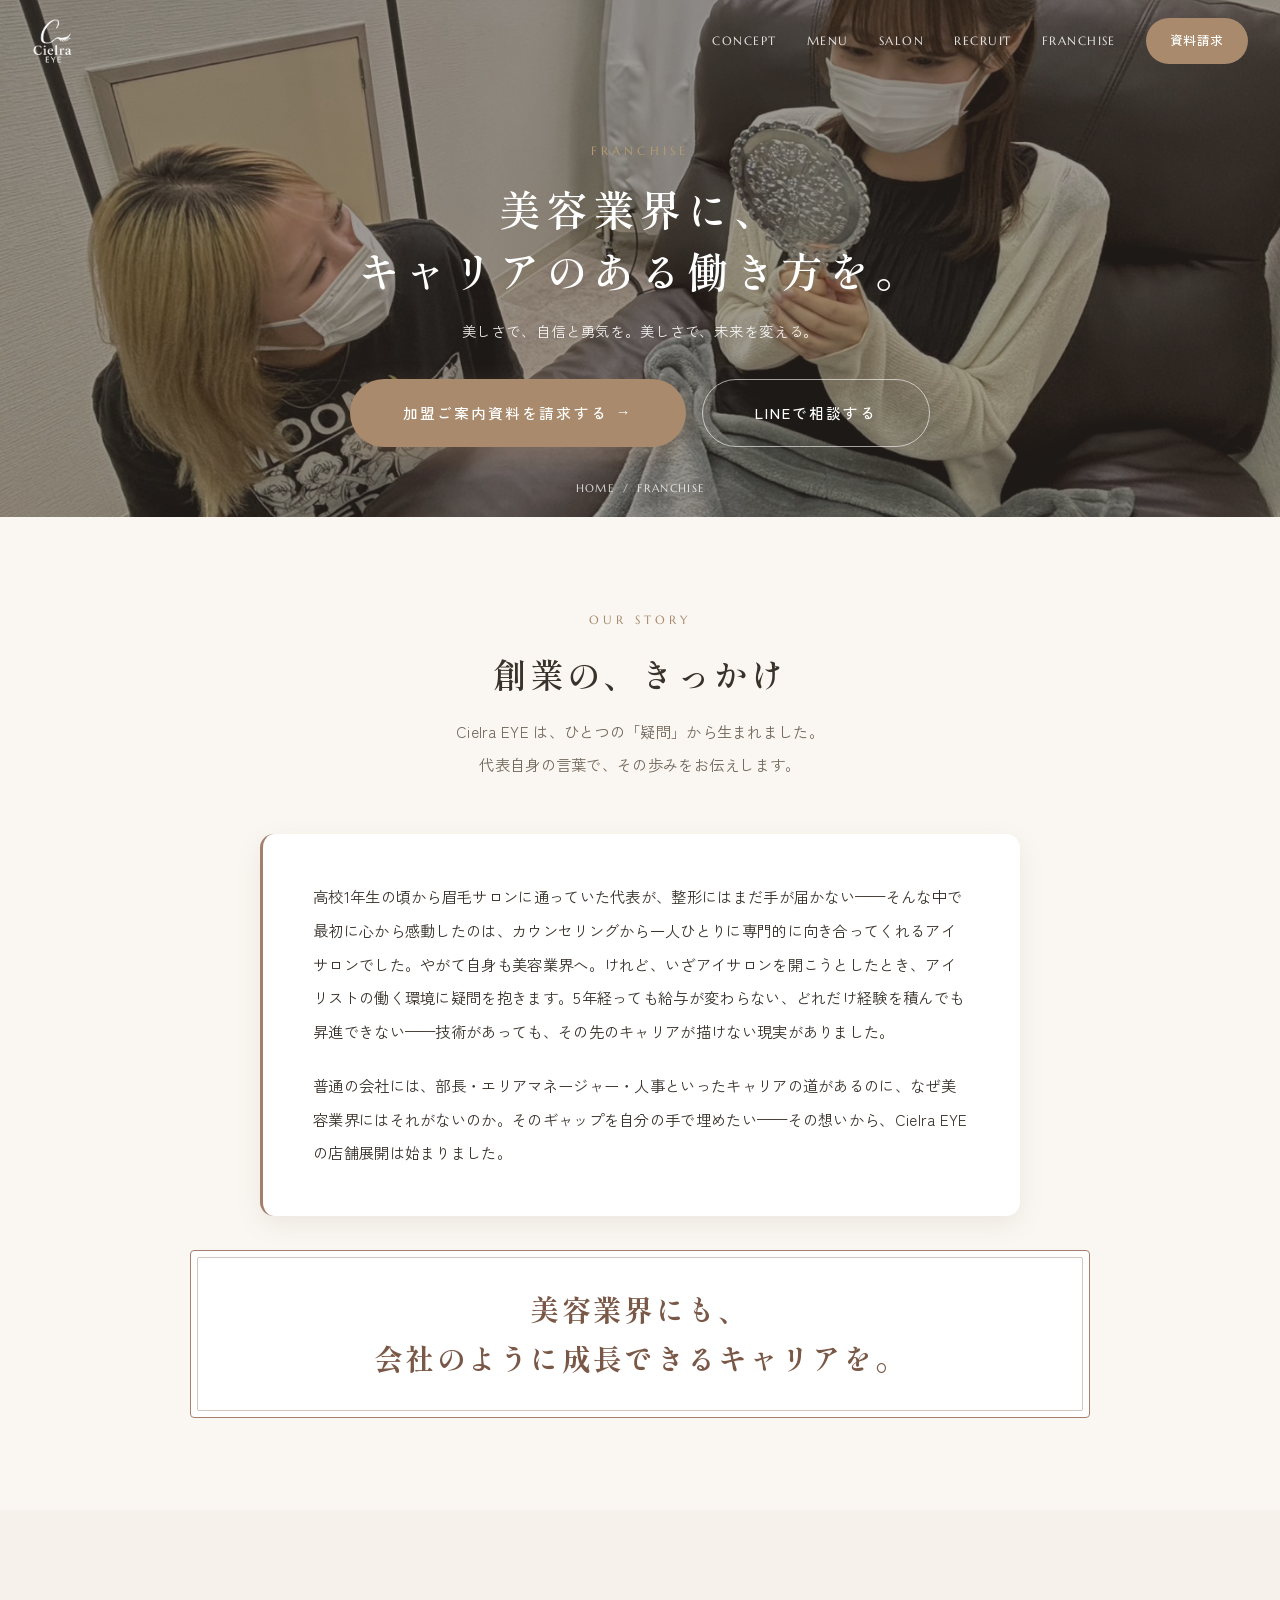
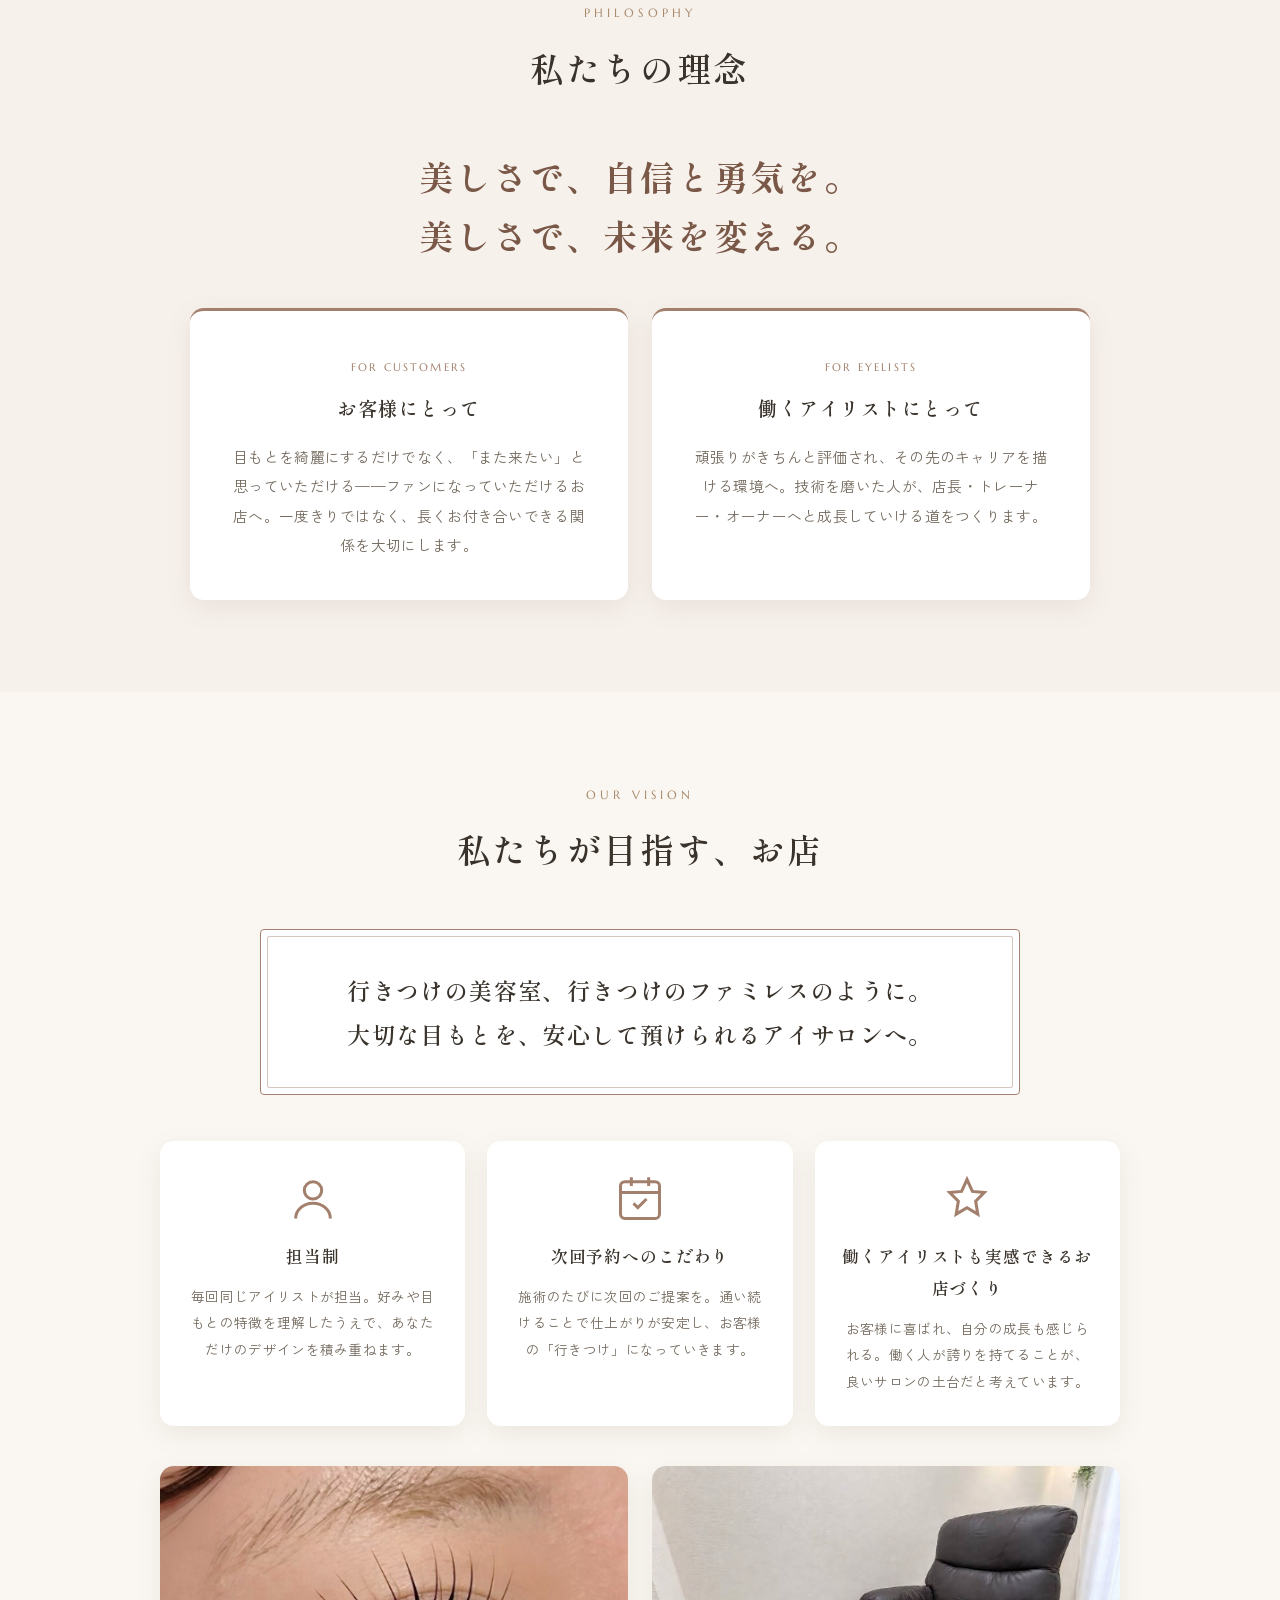
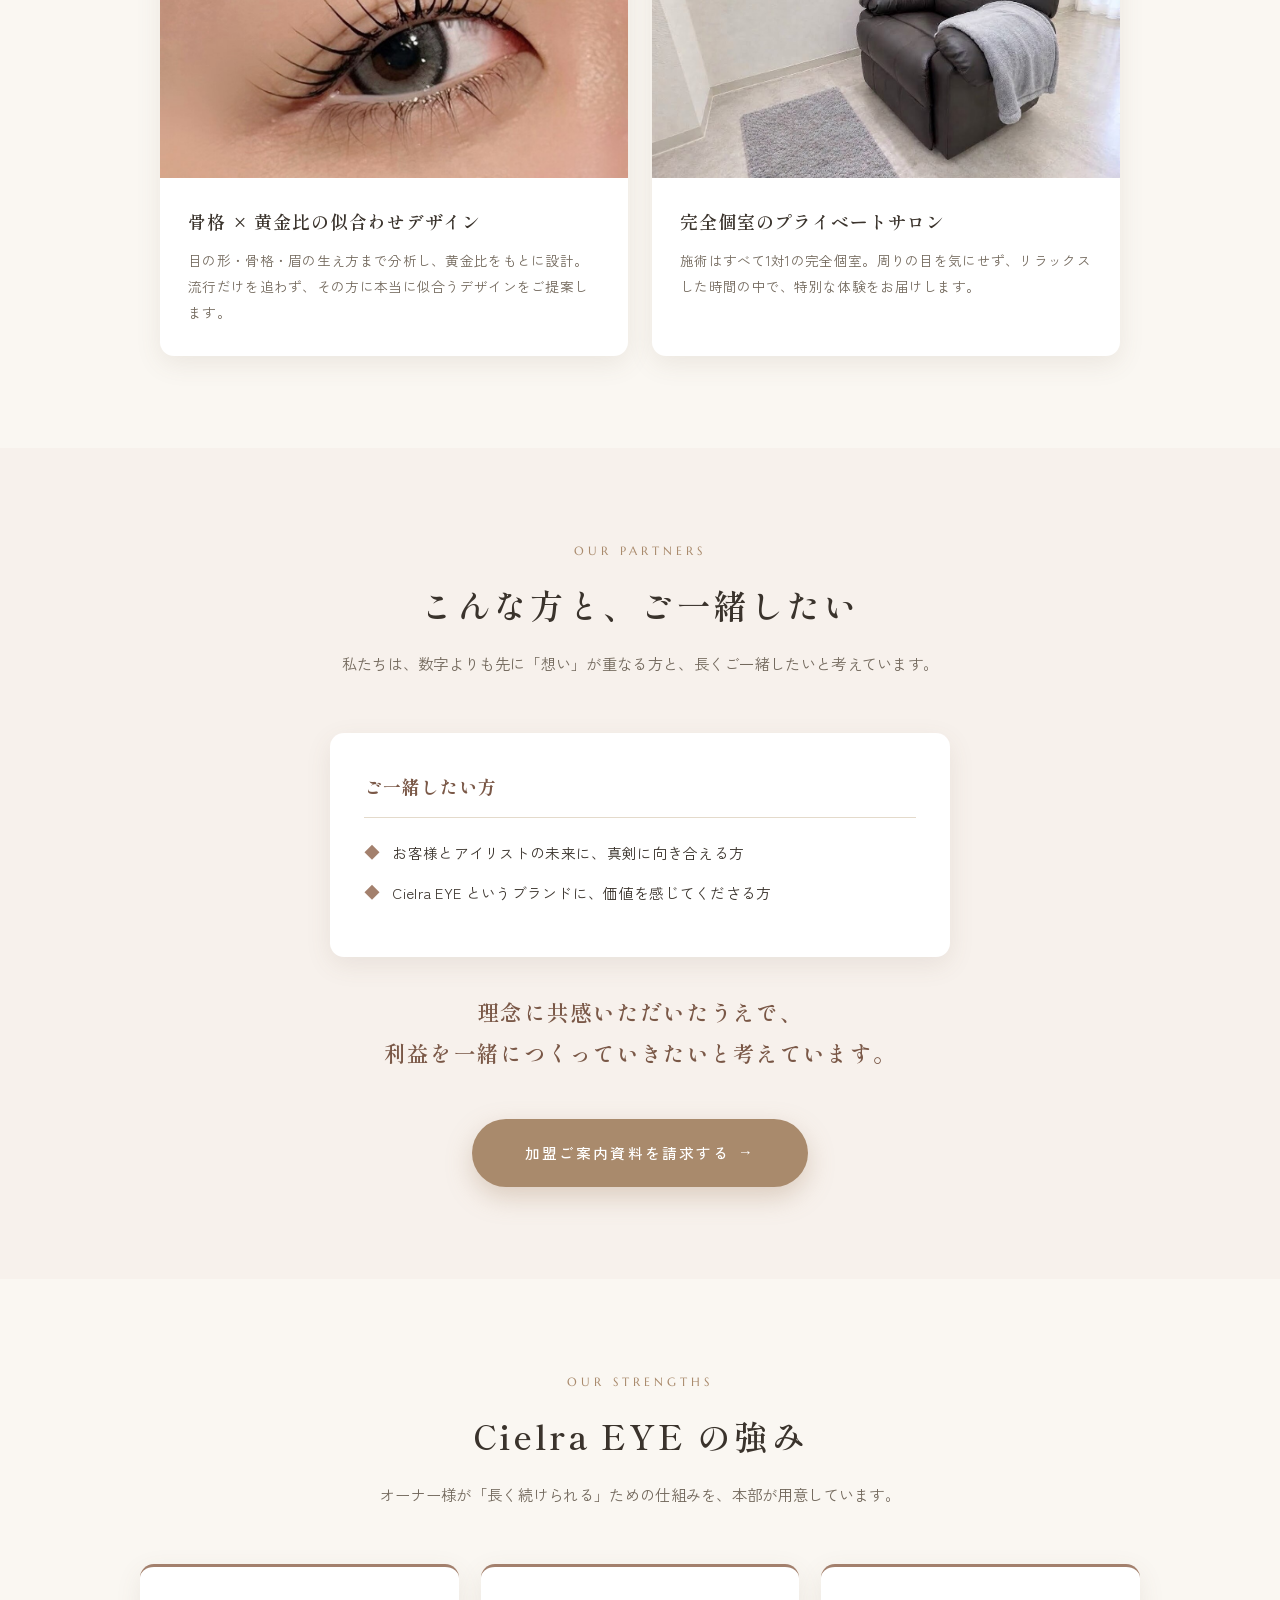
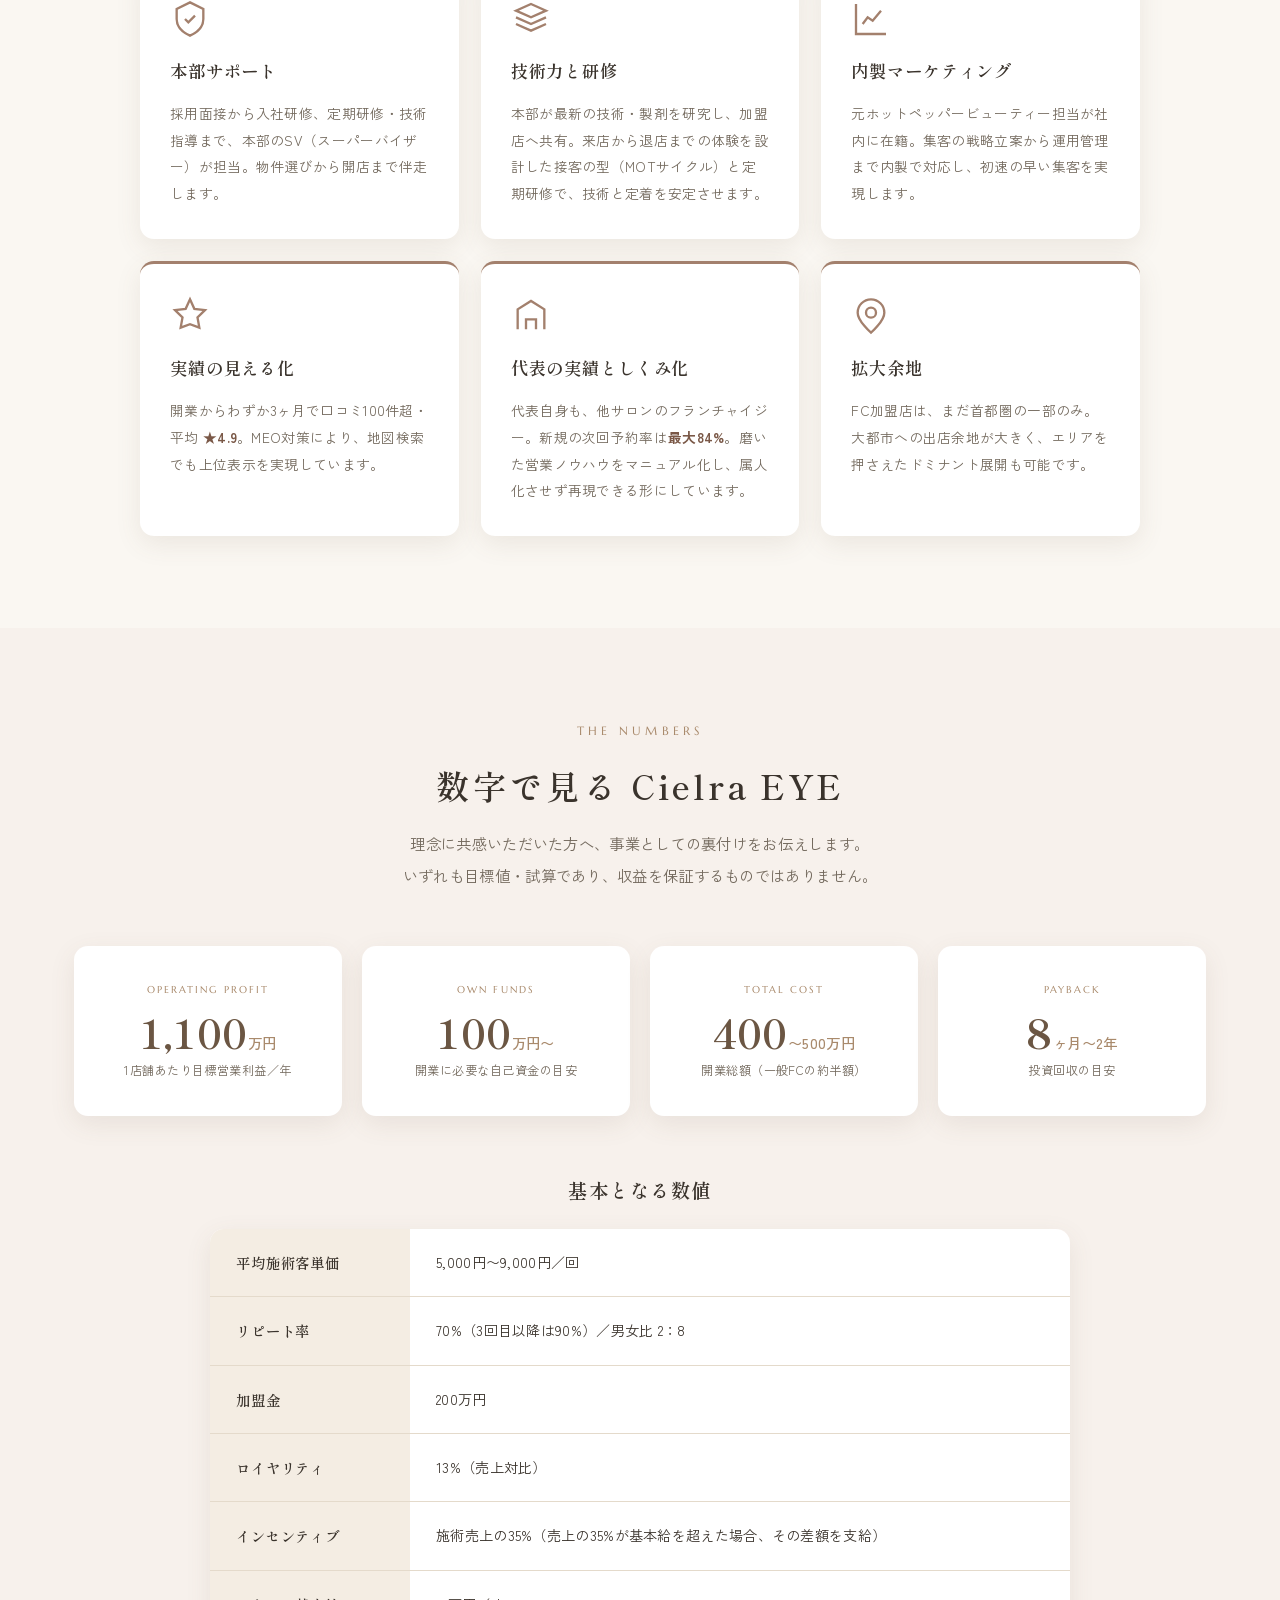
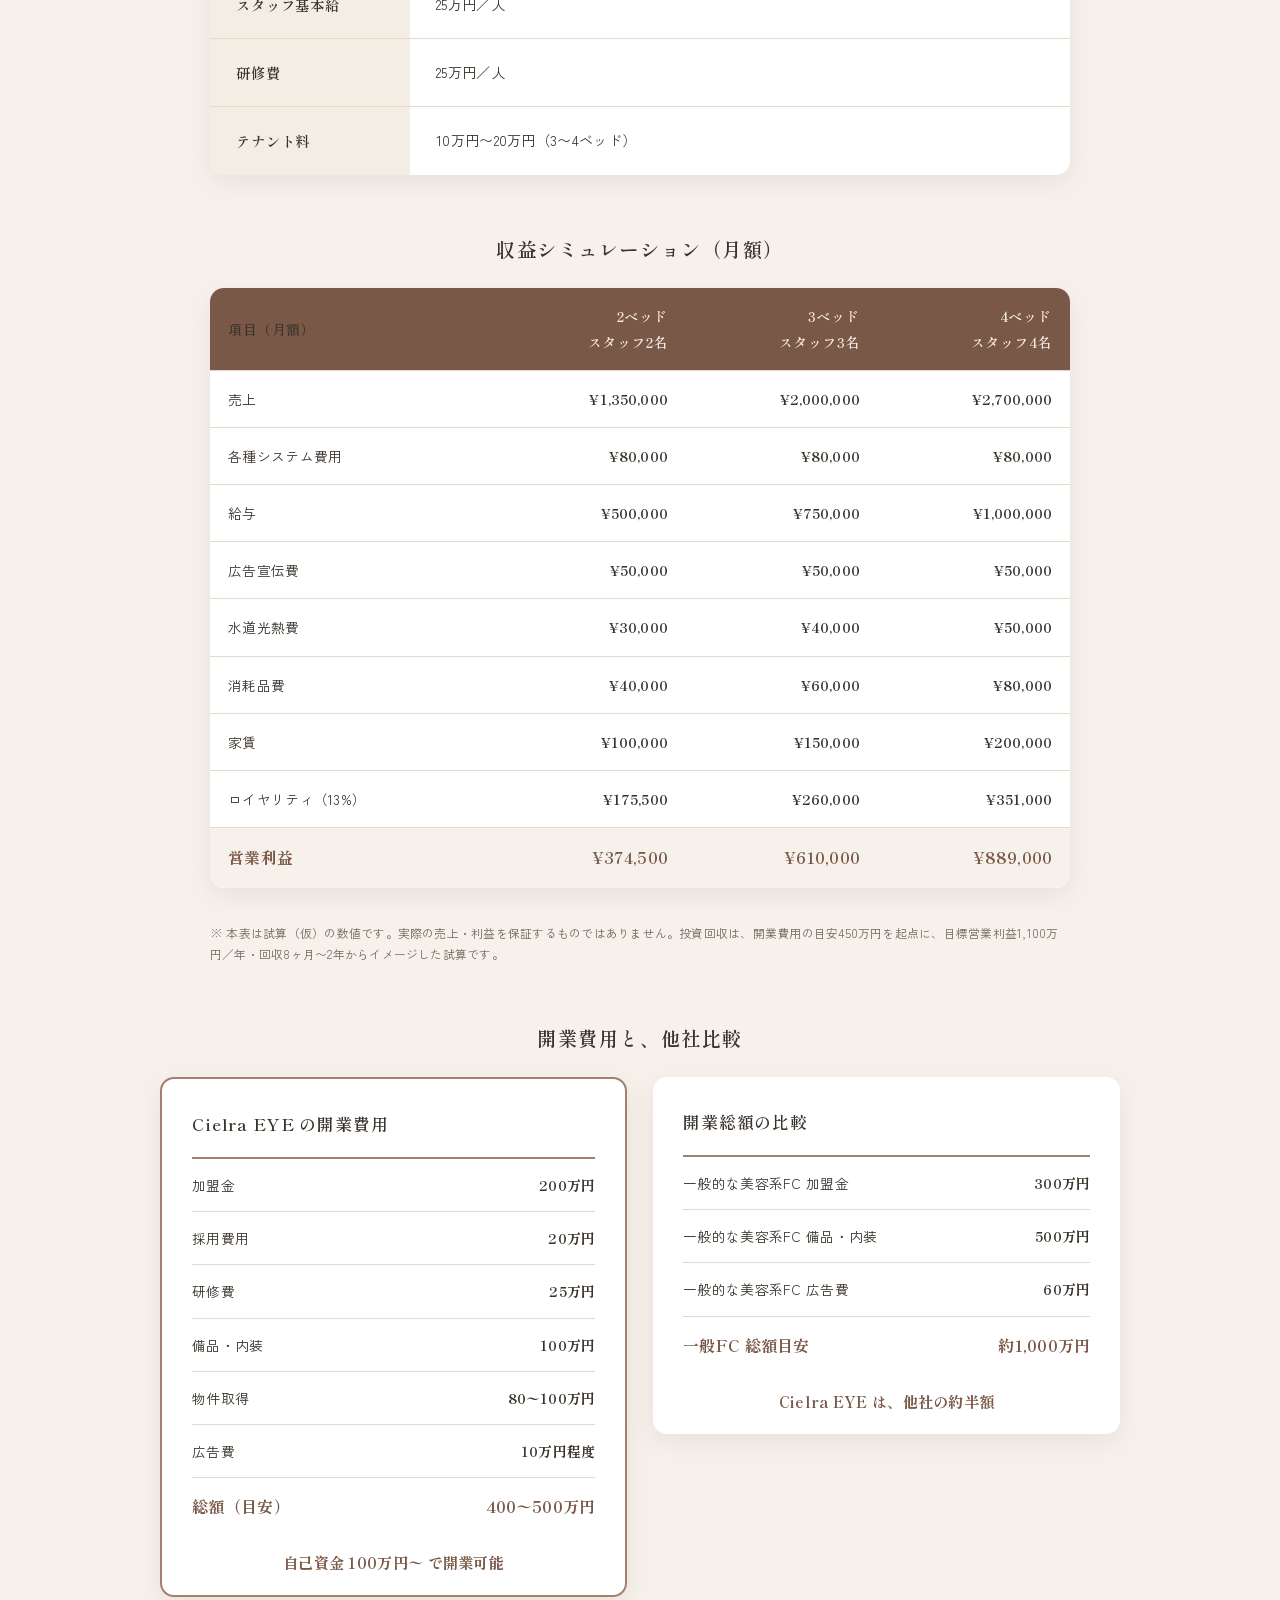
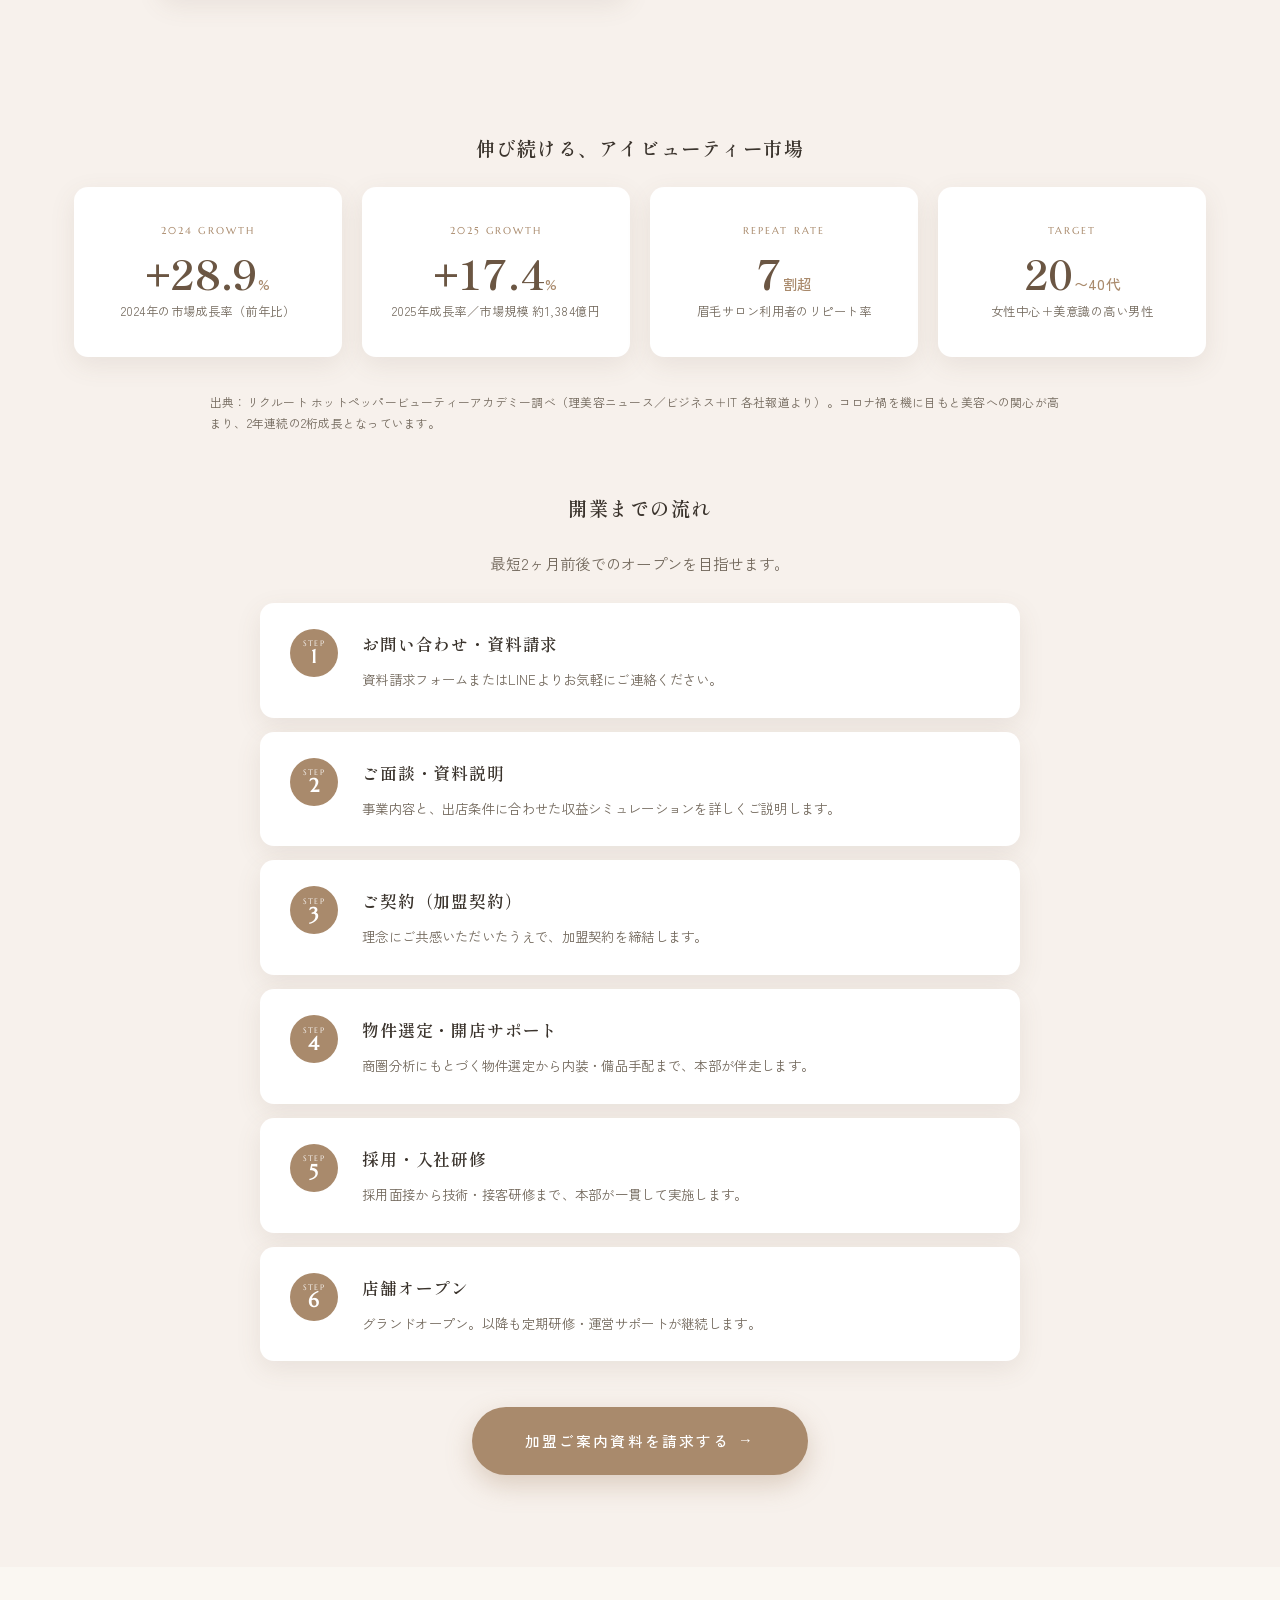
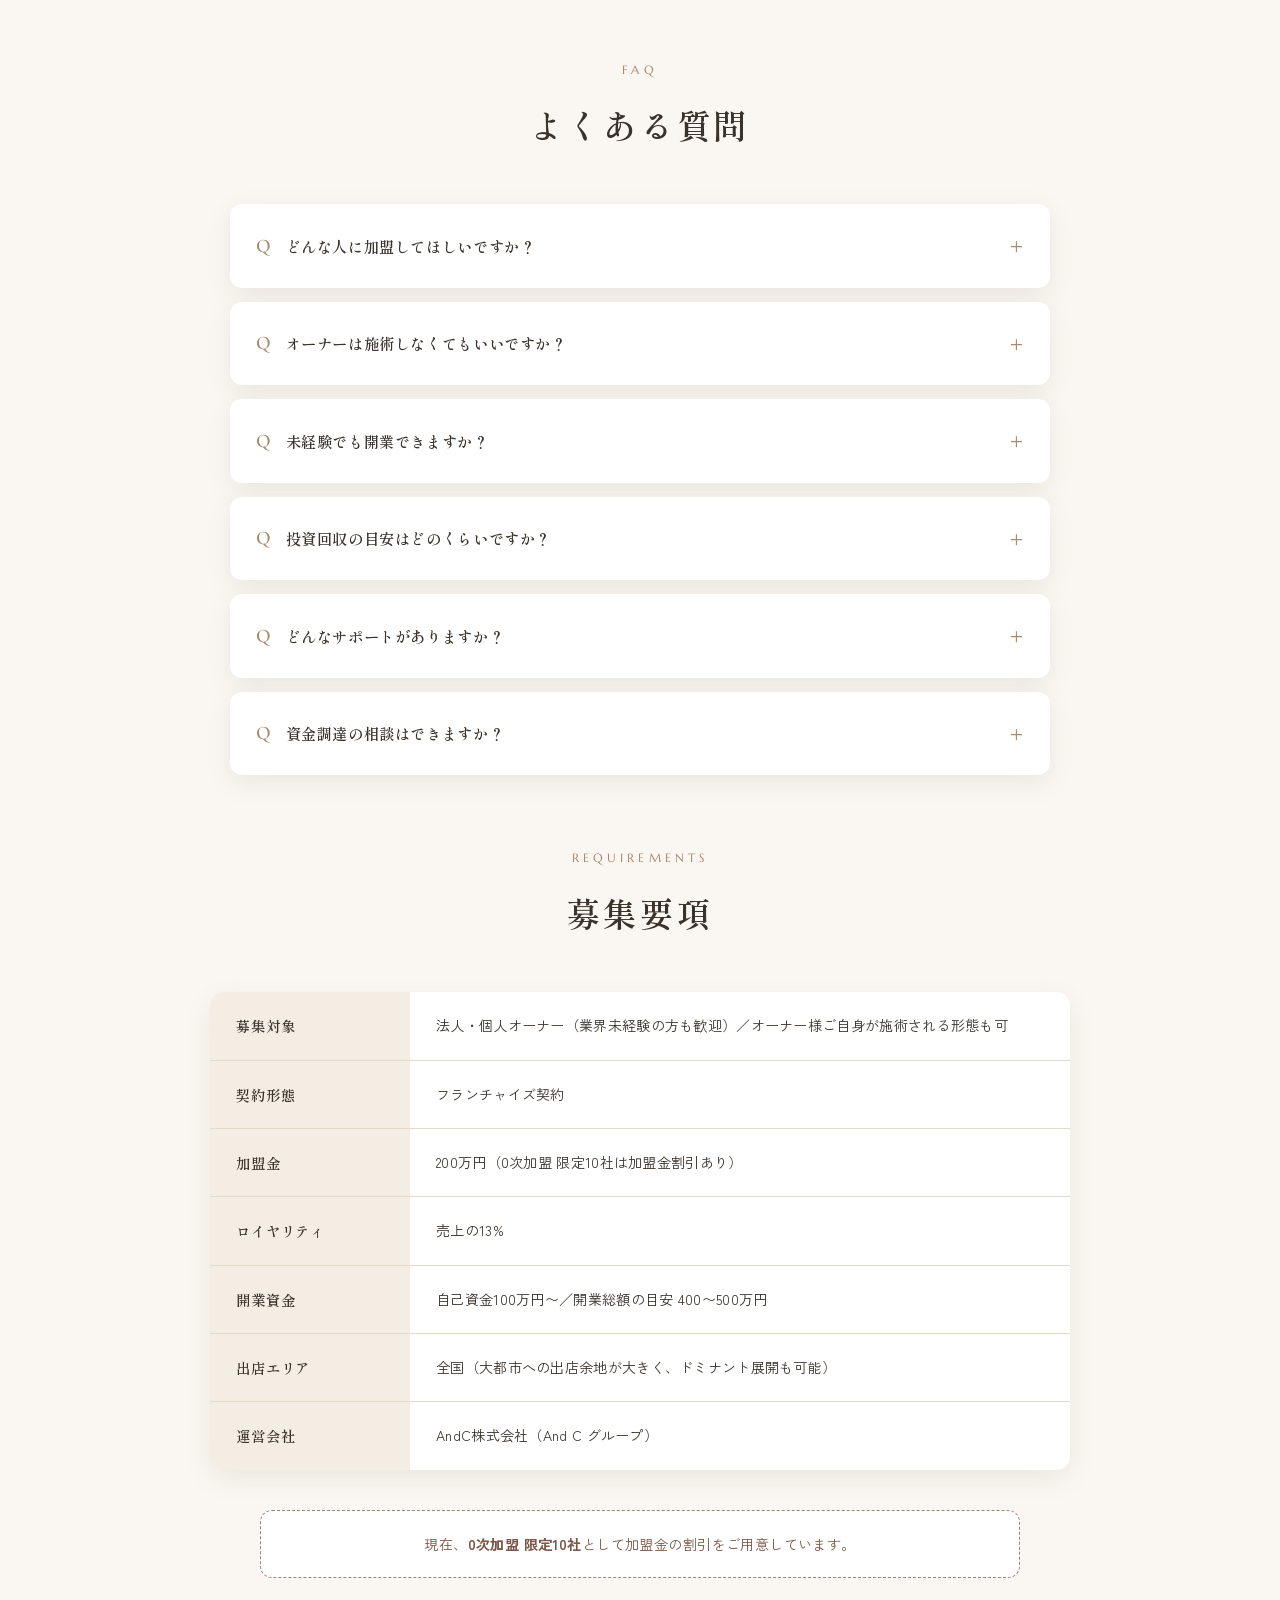
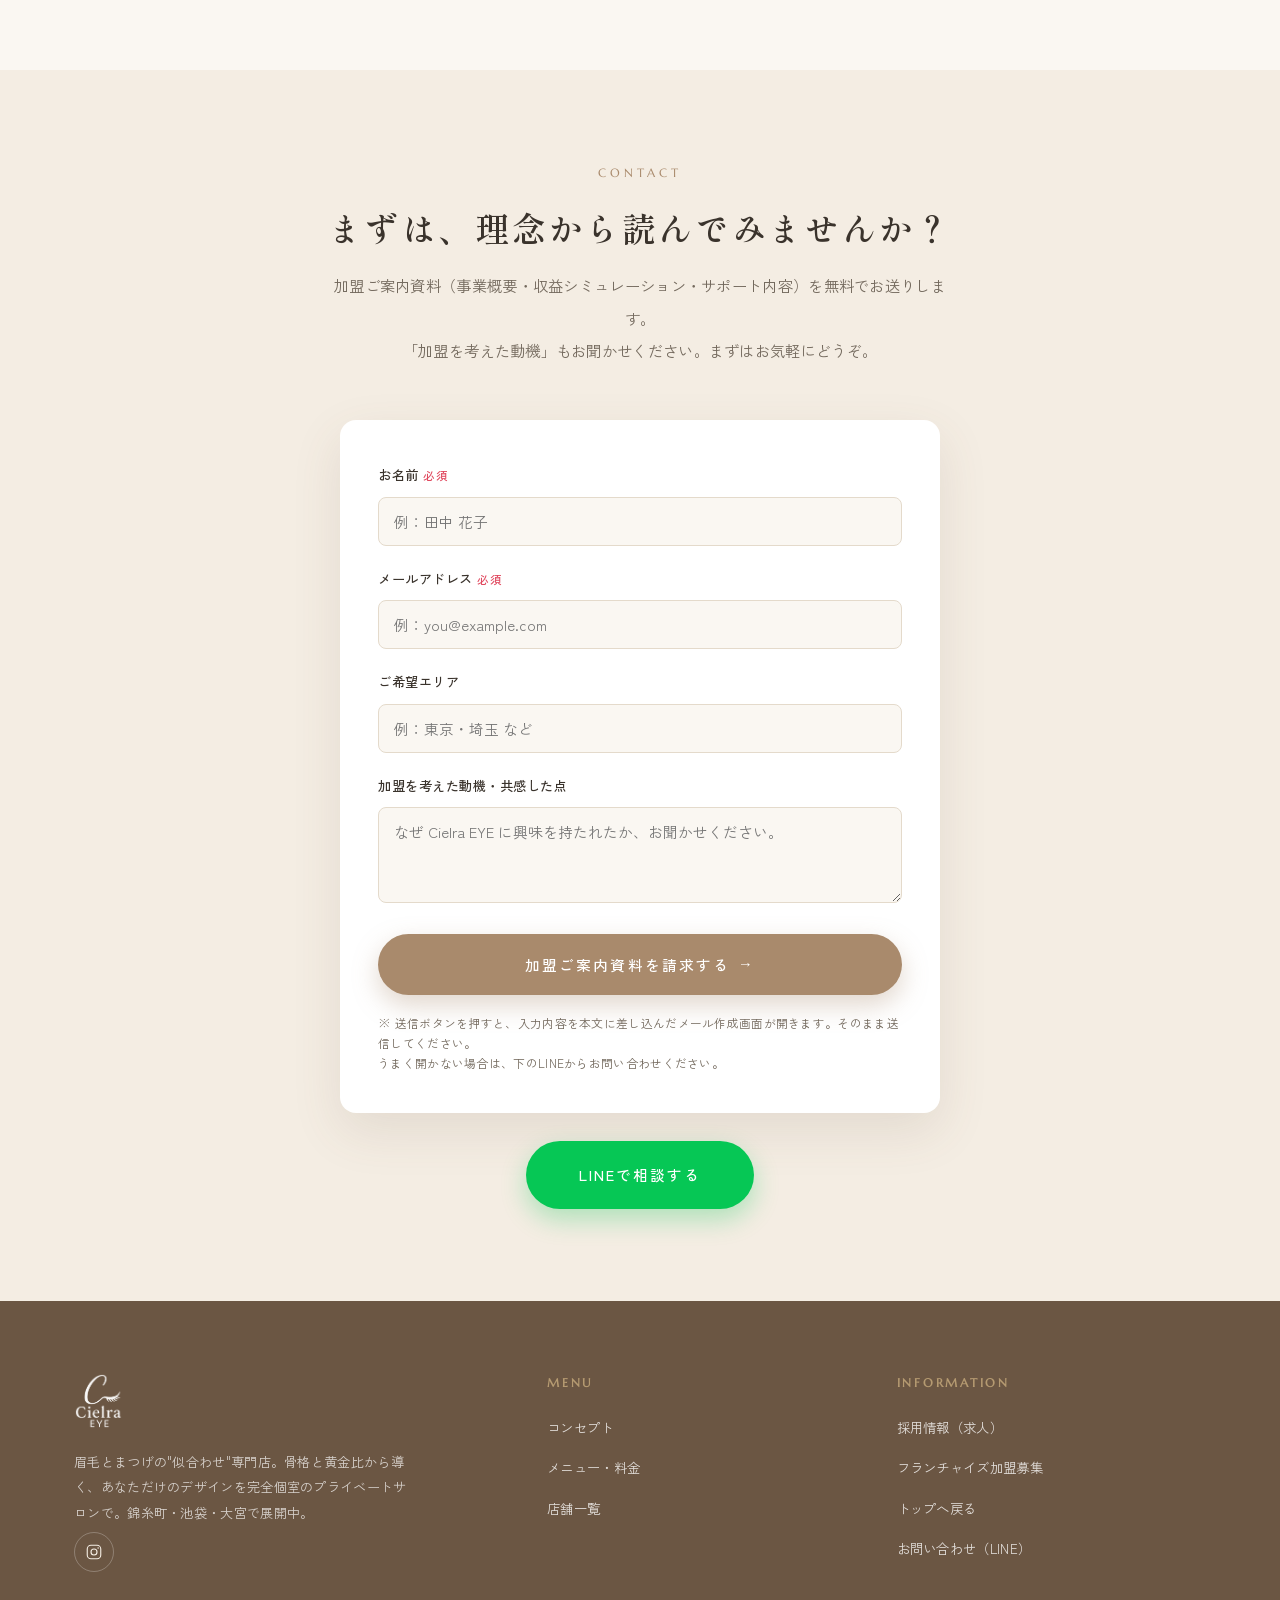
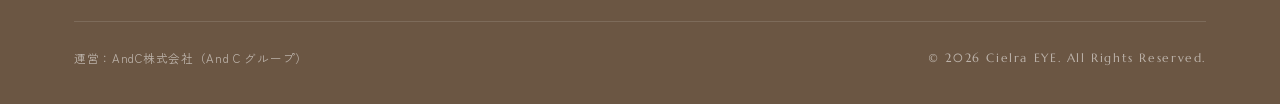
==== commit 48c96a85: "FC: 創業ストーリーを1本化・お断り側削除・強み見出し変更 創業のきっかけを3ブロック→まとまった文章に。共感セクションは「ご一緒したい方」のみ中央表示（お断りしたい方を削除）。強み見出しを「収益以" ====
--- a/franchise.html
+++ b/franchise.html
@@ -34,6 +34,10 @@
 .story-close{max-width:900px;margin:34px auto 0;text-align:center;}
 .story-close .fc-inner{padding:34px 28px;}
 .story-close p{font-family:var(--serif-jp);font-weight:700;font-size:clamp(1.25rem,3.4vw,1.8rem);color:var(--fc-dark);letter-spacing:.08em;line-height:1.7;}
+.story-single{max-width:760px;margin:0 auto;background:#fff;border-radius:14px;padding:clamp(30px,5vw,46px) clamp(26px,5vw,50px);box-shadow:var(--shadow-sm);border-left:3px solid var(--fc-main);}
+.story-single p{font-size:.96rem;line-height:2.2;color:var(--ink);letter-spacing:.02em;}
+.story-single p+p{margin-top:20px;}
+.fit-single{max-width:620px;margin:0 auto;}
 
 /* philosophy */
 .philo-tagline{text-align:center;font-family:var(--serif-jp);font-weight:700;font-size:clamp(1.4rem,4vw,2.15rem);color:var(--fc-dark);line-height:1.7;letter-spacing:.08em;}
@@ -169,19 +173,9 @@
       <h2 class="sec-title">創業の、きっかけ</h2>
       <p class="lead-c">Cielra EYE は、ひとつの「疑問」から生まれました。<br>代表自身の言葉で、その歩みをお伝えします。</p>
     </div>
-    <div class="story">
-      <div class="story-item reveal">
-        <div class="st-head"><div class="st-no">01</div><div class="st-label">出会い</div></div>
-        <p>高校1年生の頃から眉毛サロンに通っていました。整形はまだハードルが高い——そんな中で、最初に心から感動した美容サロンが、アイサロンでした。カウンセリングから一人ひとりに専門的に向き合ってくれる姿に、強く心を動かされたのを覚えています。</p>
-      </div>
-      <div class="story-item reveal">
-        <div class="st-head"><div class="st-no">02</div><div class="st-label">疑問</div></div>
-        <p>やがて美容業界に入り、自分でアイサロンを開こうとしたとき、アイリストの働く環境に疑問を持ちました。5年経っても給与が変わらない。どれだけ経験を積んでも昇進できない。技術があっても、その先のキャリアが描けない現実がありました。</p>
-      </div>
-      <div class="story-item reveal">
-        <div class="st-head"><div class="st-no">03</div><div class="st-label">決意</div></div>
-        <p>普通の会社には、部長・エリアマネージャー・人事といったキャリアの道があります。なぜ美容業界には、それがないのか。そのギャップを自分の手で埋めたい——その想いから、店舗展開を始めました。</p>
-      </div>
+    <div class="story-single reveal">
+      <p>高校1年生の頃から眉毛サロンに通っていた代表が、整形にはまだ手が届かない——そんな中で最初に心から感動したのは、カウンセリングから一人ひとりに専門的に向き合ってくれるアイサロンでした。やがて自身も美容業界へ。けれど、いざアイサロンを開こうとしたとき、アイリストの働く環境に疑問を抱きます。5年経っても給与が変わらない、どれだけ経験を積んでも昇進できない——技術があっても、その先のキャリアが描けない現実がありました。</p>
+      <p>普通の会社には、部長・エリアマネージャー・人事といったキャリアの道があるのに、なぜ美容業界にはそれがないのか。そのギャップを自分の手で埋めたい——その想いから、Cielra EYE の店舗展開は始まりました。</p>
     </div>
     <div class="story-close reveal frame"><div class="fc-inner"><p>美容業界にも、<br>会社のように成長できるキャリアを。</p></div></div>
   </div>
@@ -258,22 +252,14 @@
       <h2 class="sec-title">こんな方と、ご一緒したい</h2>
       <p class="lead-c">私たちは、数字よりも先に「想い」が重なる方と、長くご一緒したいと考えています。</p>
     </div>
-    <div class="fit-grid">
-      <div class="fit-col yes reveal">
+    <div class="fit-single reveal">
+      <div class="fit-col yes">
         <h3>ご一緒したい方</h3>
         <ul>
           <li><span class="mk">◆</span>お客様とアイリストの未来に、真剣に向き合える方</li>
           <li><span class="mk">◆</span>Cielra EYE というブランドに、価値を感じてくださる方</li>
         </ul>
       </div>
-      <div class="fit-col no reveal d1">
-        <h3>お断りしたい方</h3>
-        <ul>
-          <li><span class="mk">—</span>「儲かりそうだから」という理由だけの方</li>
-          <li><span class="mk">—</span>「楽そうだから」と考えている方</li>
-          <li><span class="mk">—</span>「丸投げすれば稼げる」と思っている方</li>
-        </ul>
-      </div>
     </div>
     <p class="fit-close reveal">理念に共感いただいたうえで、<br>利益を一緒につくっていきたいと考えています。</p>
     <div class="cta-mini reveal">
@@ -287,7 +273,7 @@
   <div class="wrap">
     <div class="sec-head reveal">
       <span class="eyebrow">Our Strengths</span>
-      <h2 class="sec-title">収益以外の、強み</h2>
+      <h2 class="sec-title">Cielra EYE の強み</h2>
       <p class="lead-c">オーナー様が「長く続けられる」ための仕組みを、本部が用意しています。</p>
     </div>
     <div class="strength-grid">
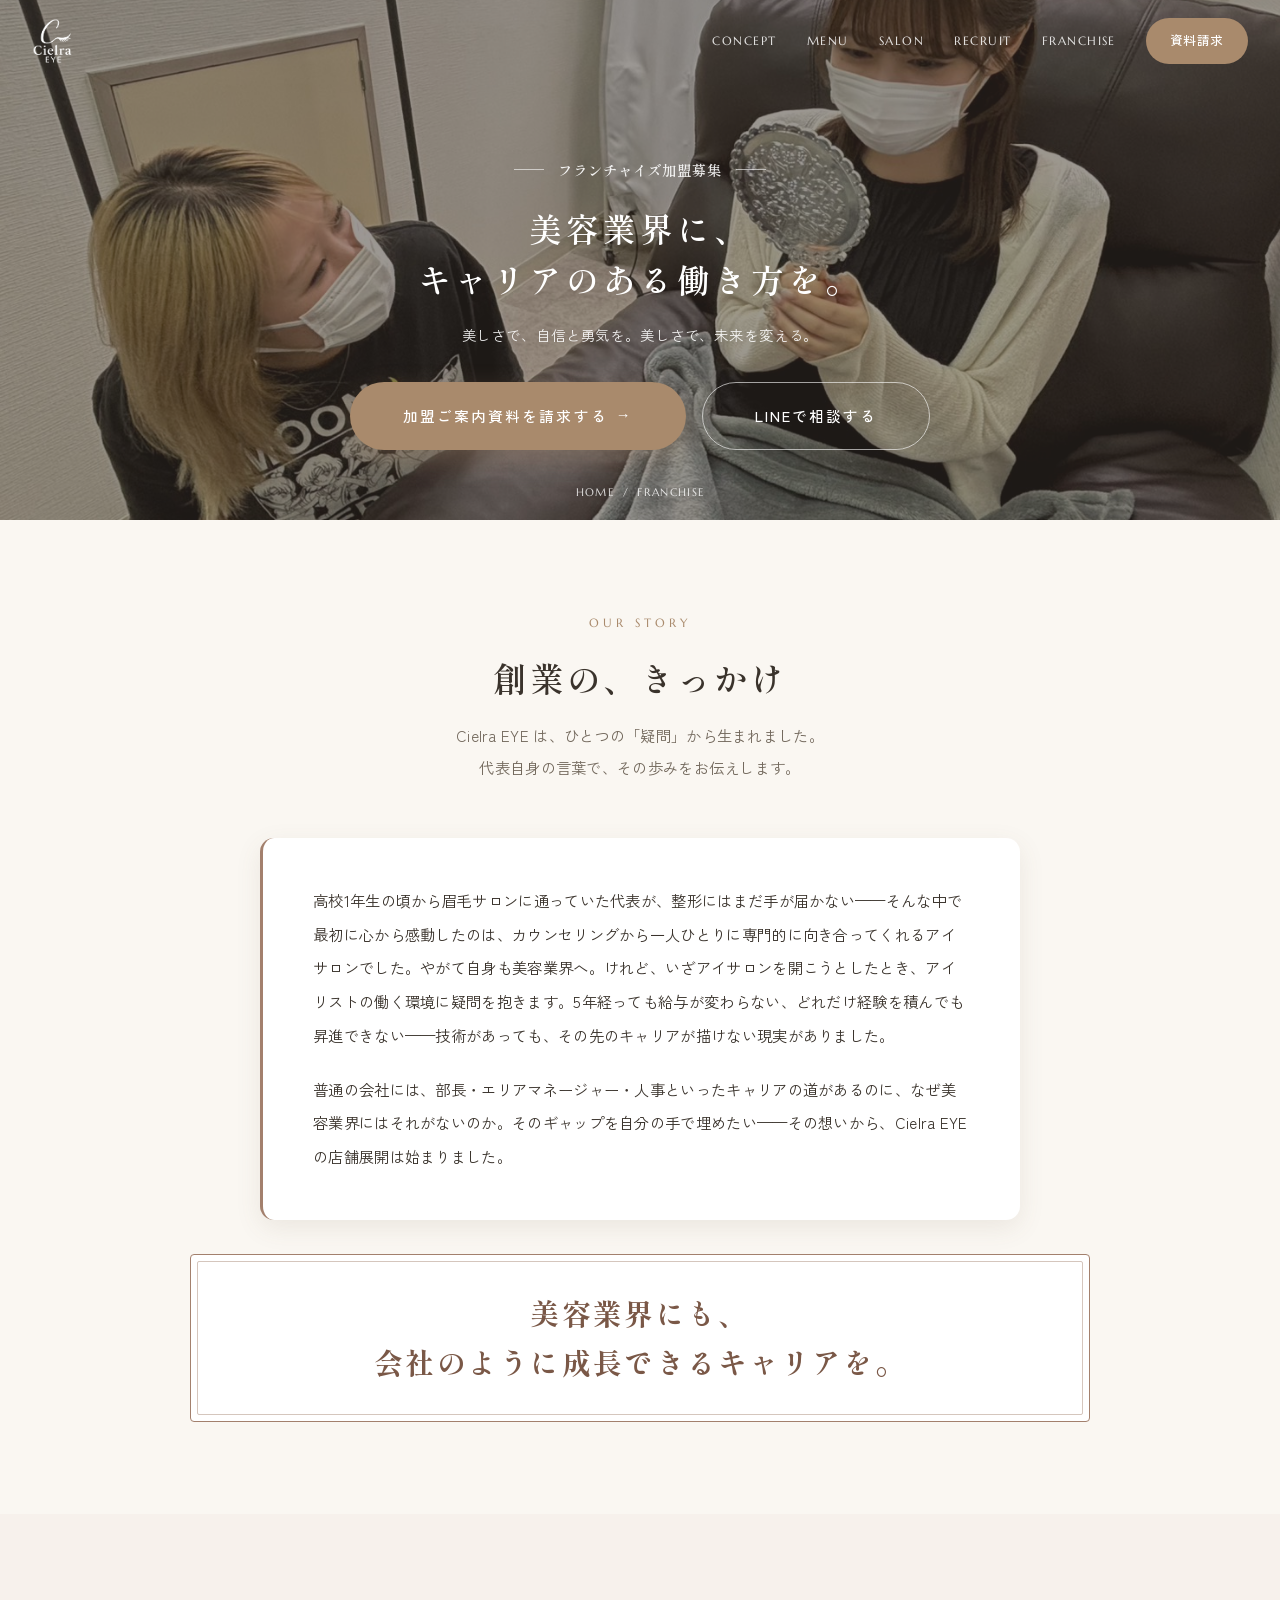
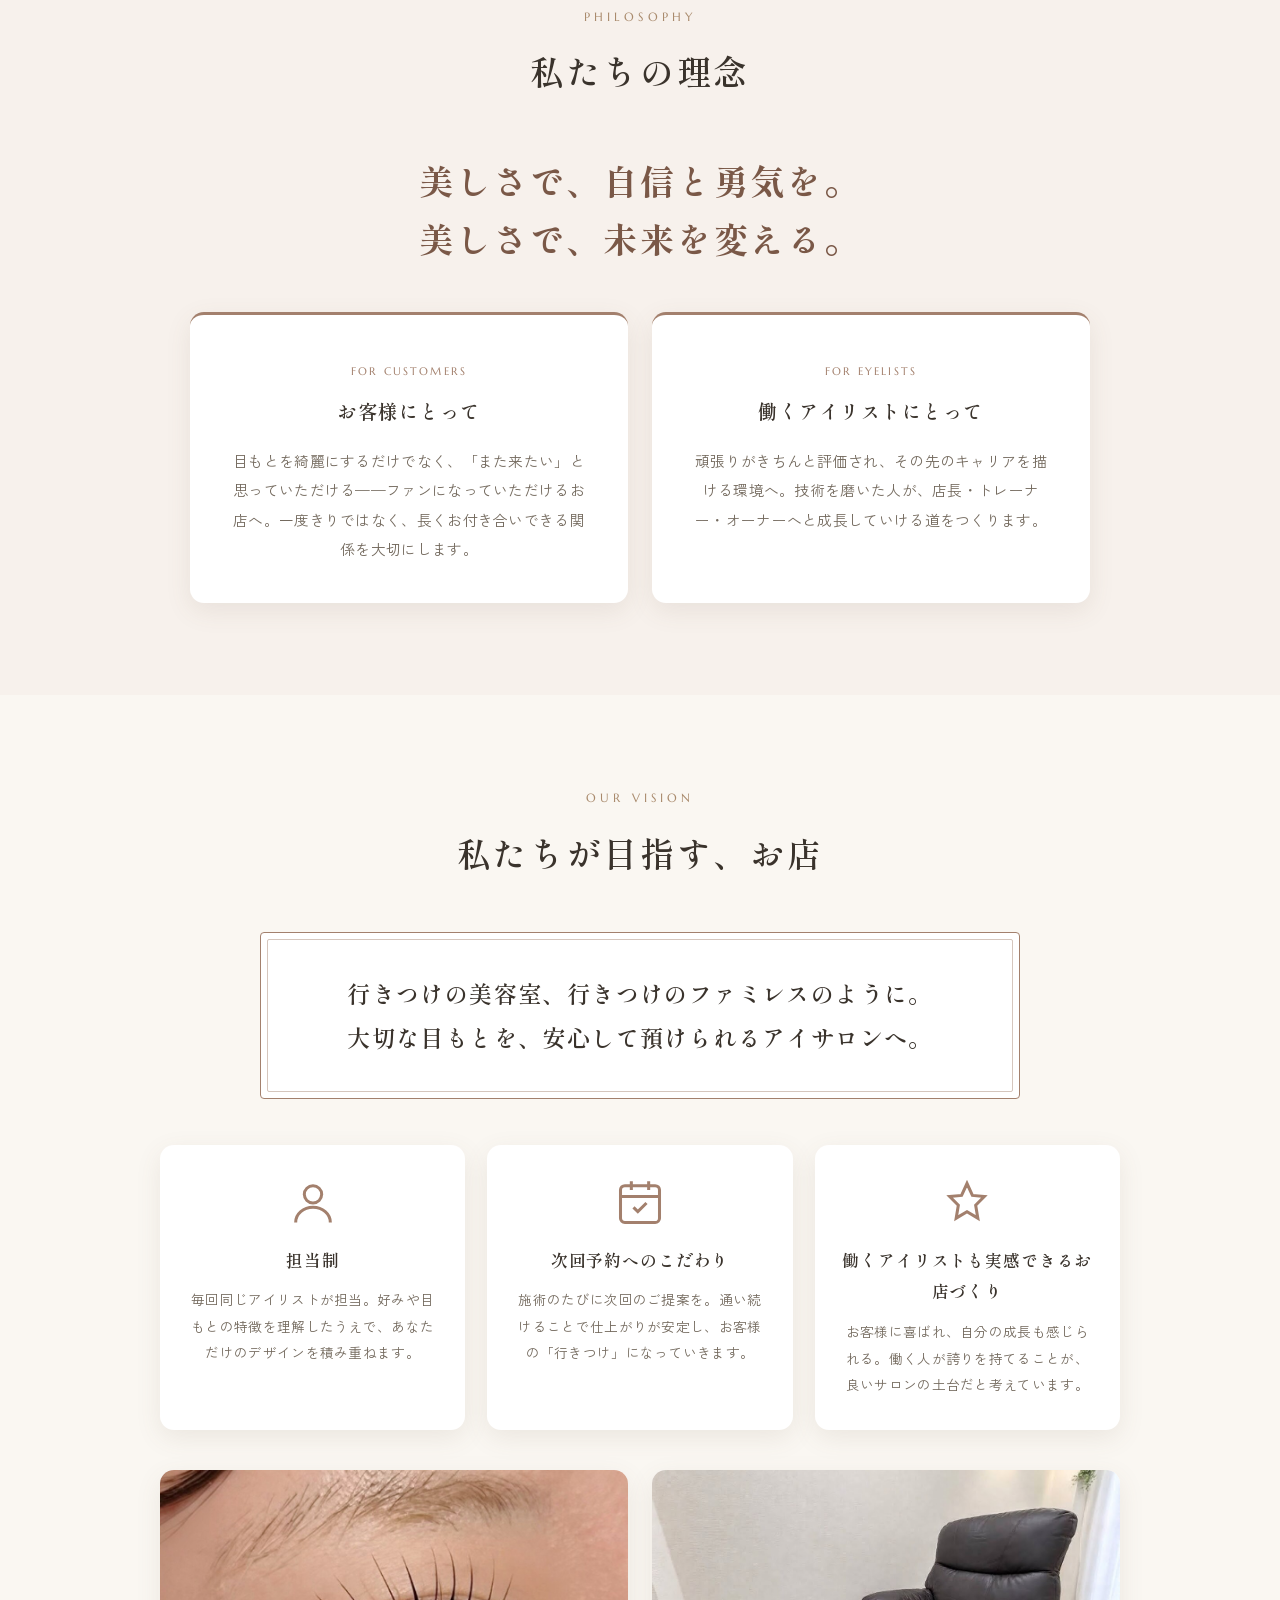
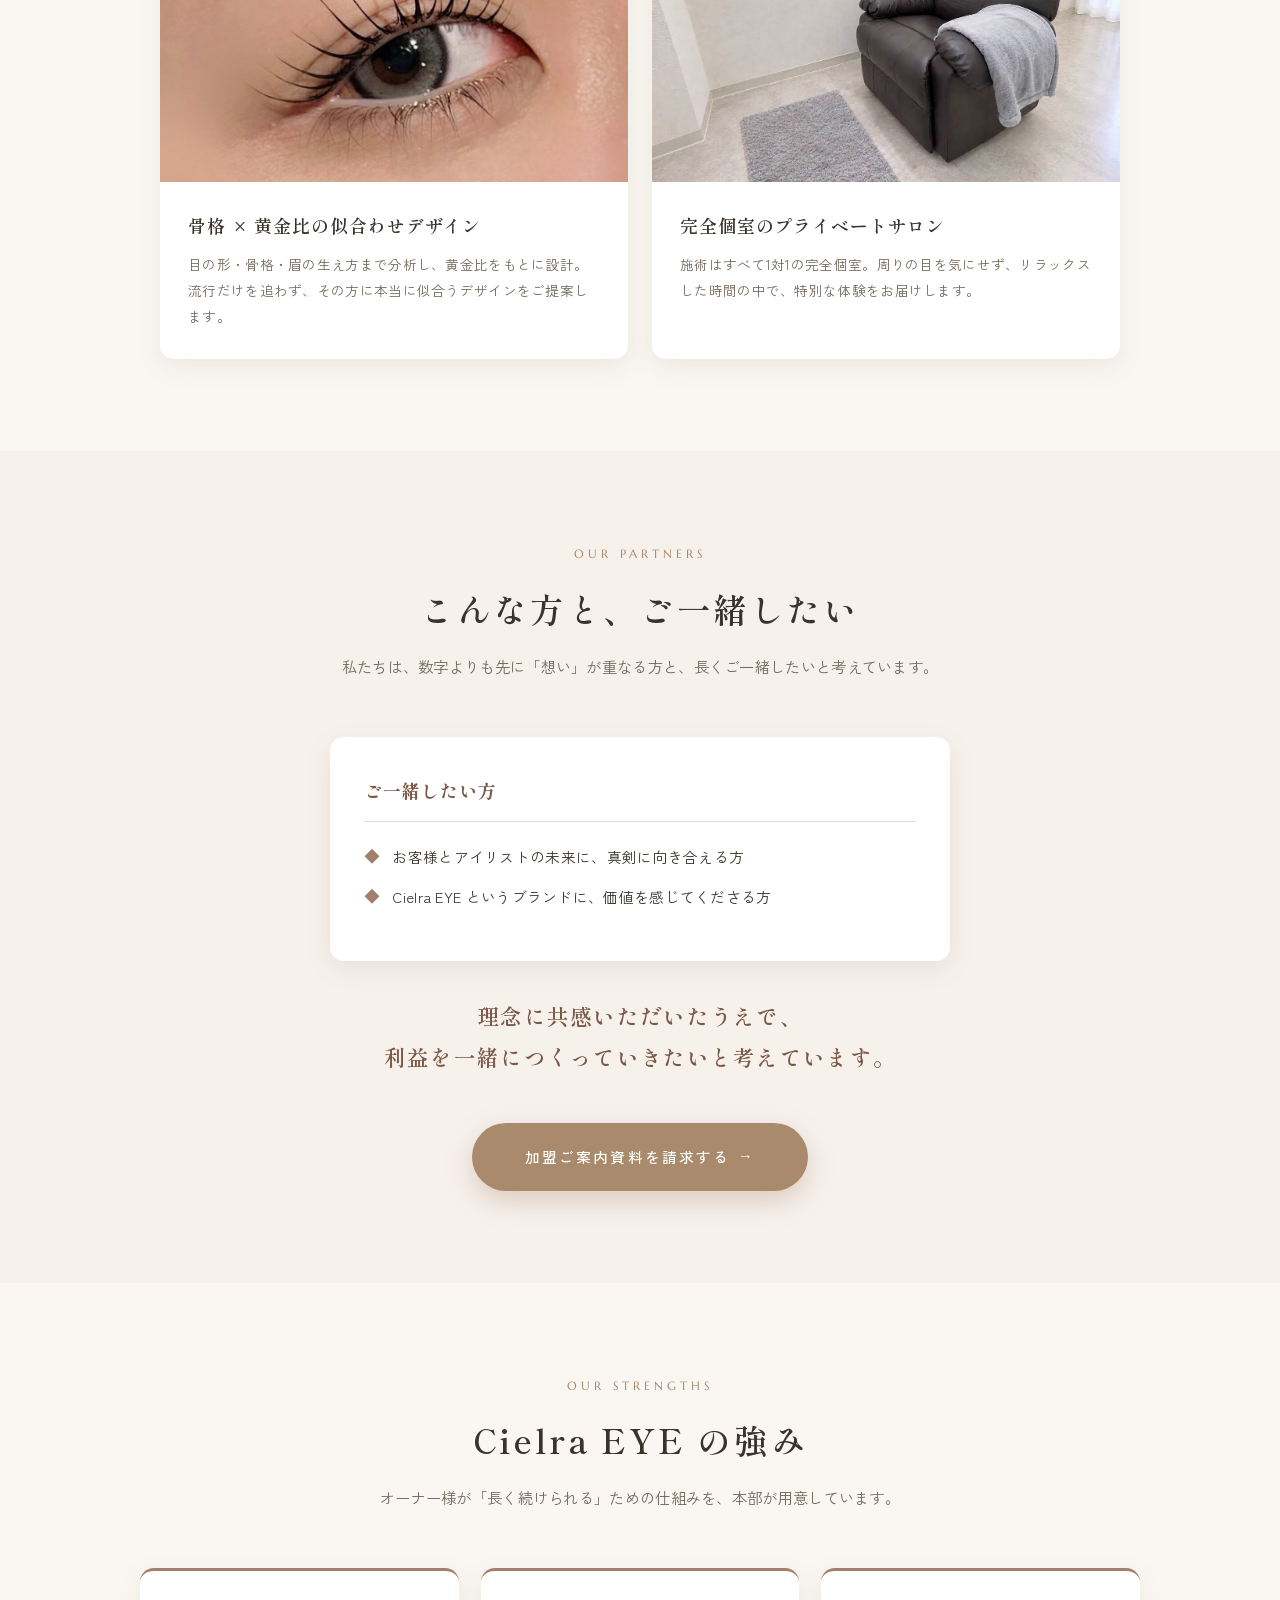
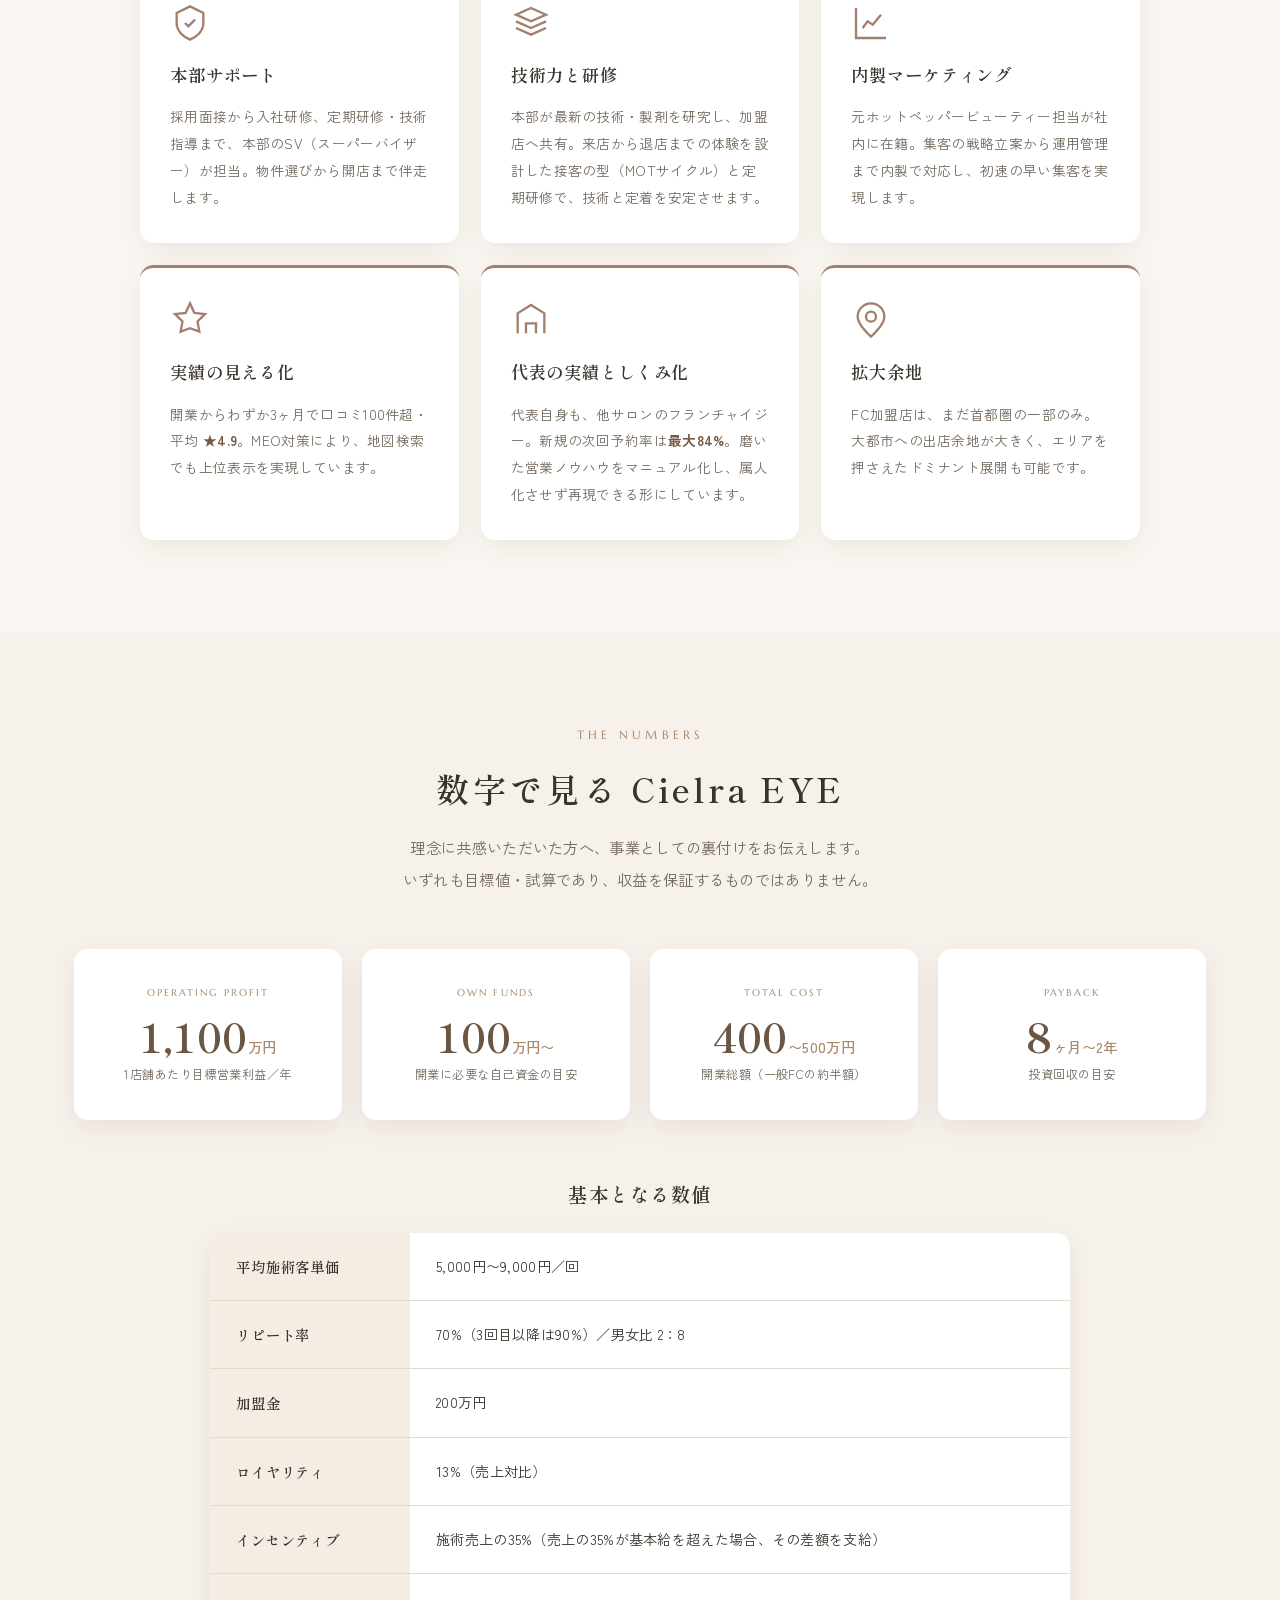
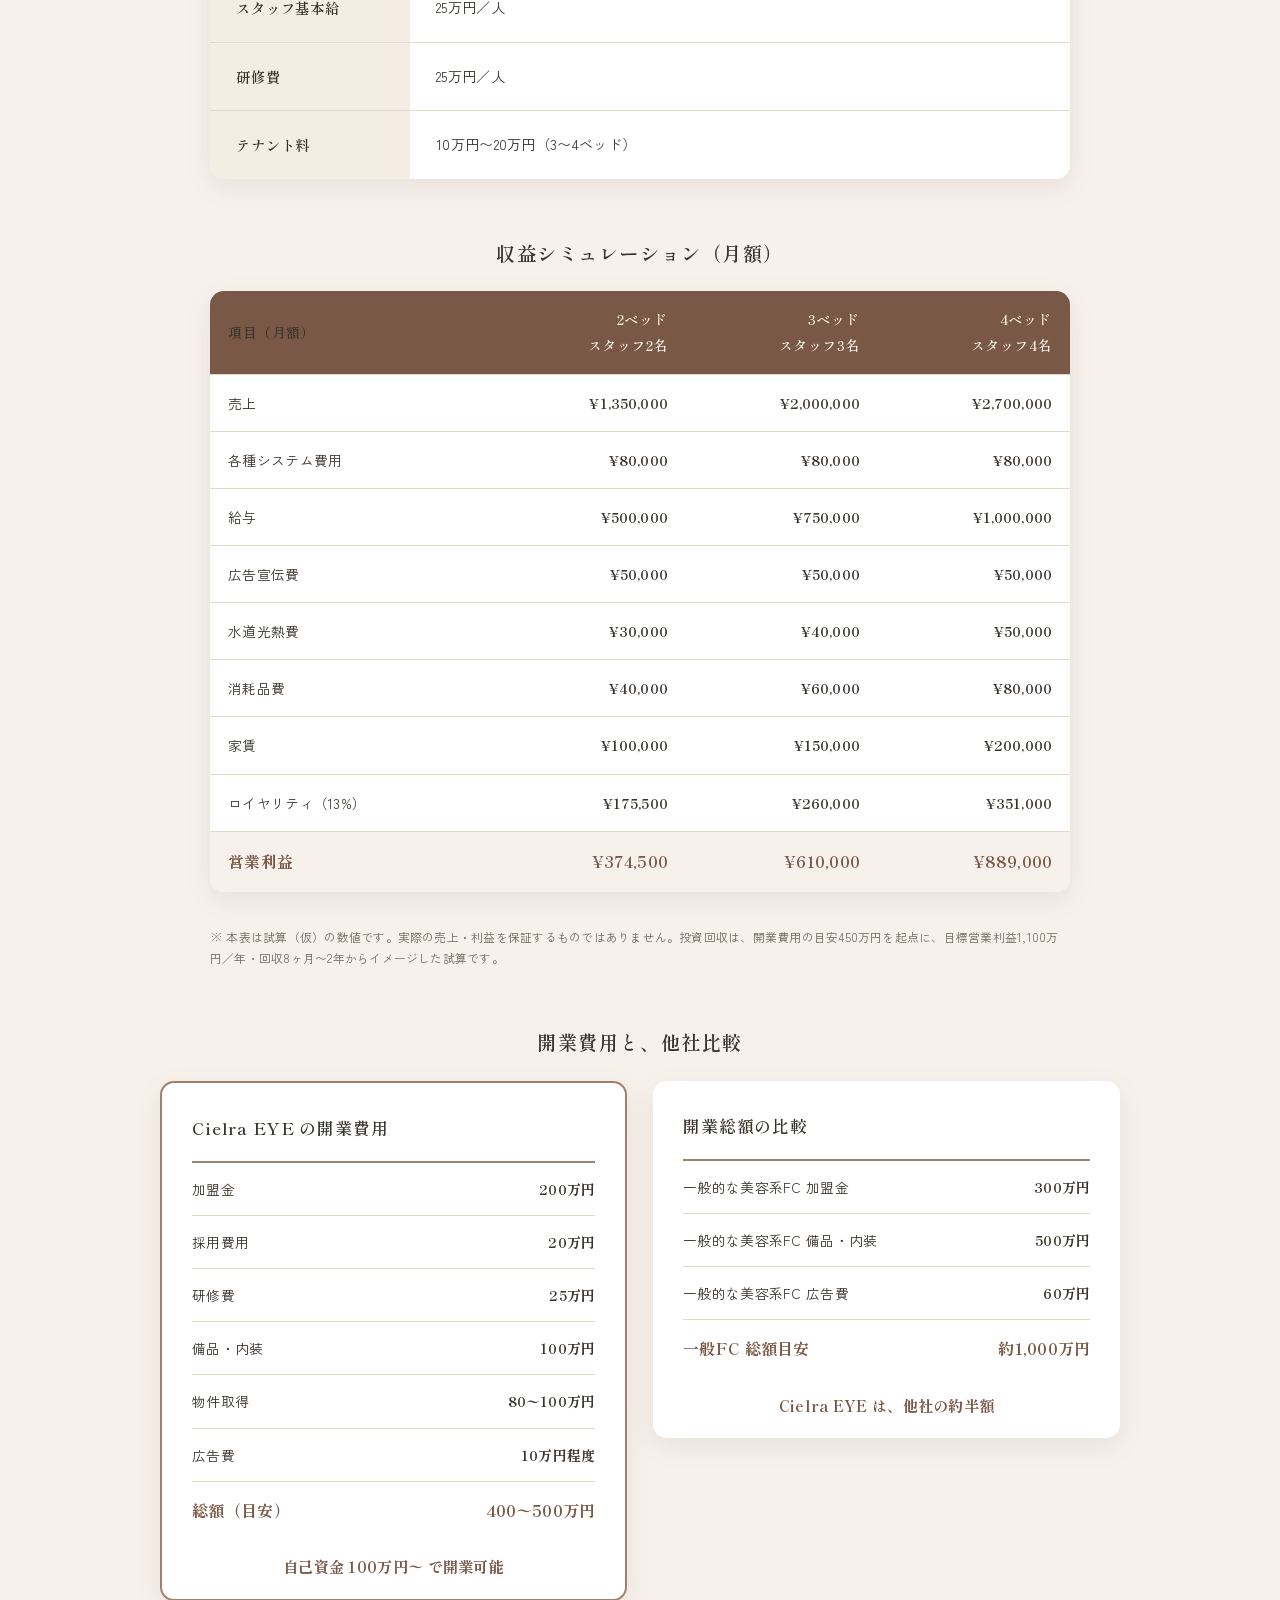
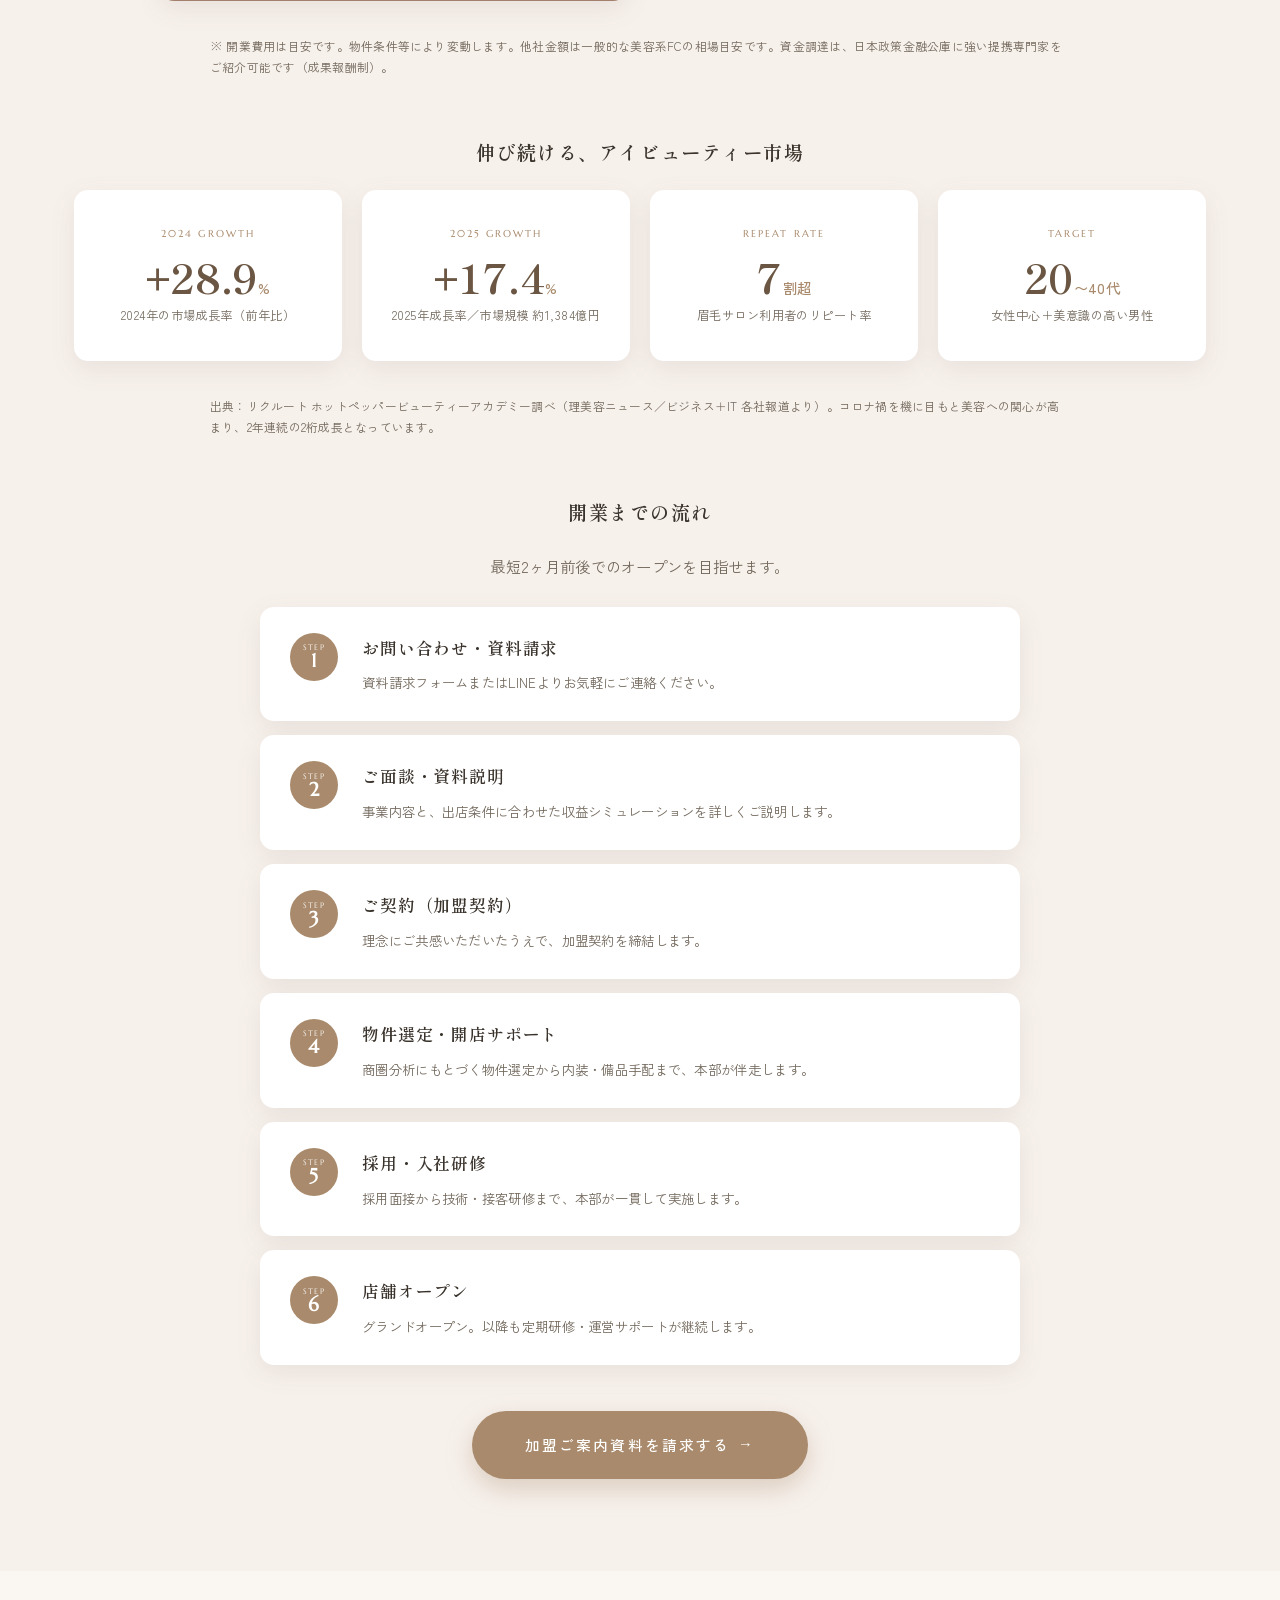
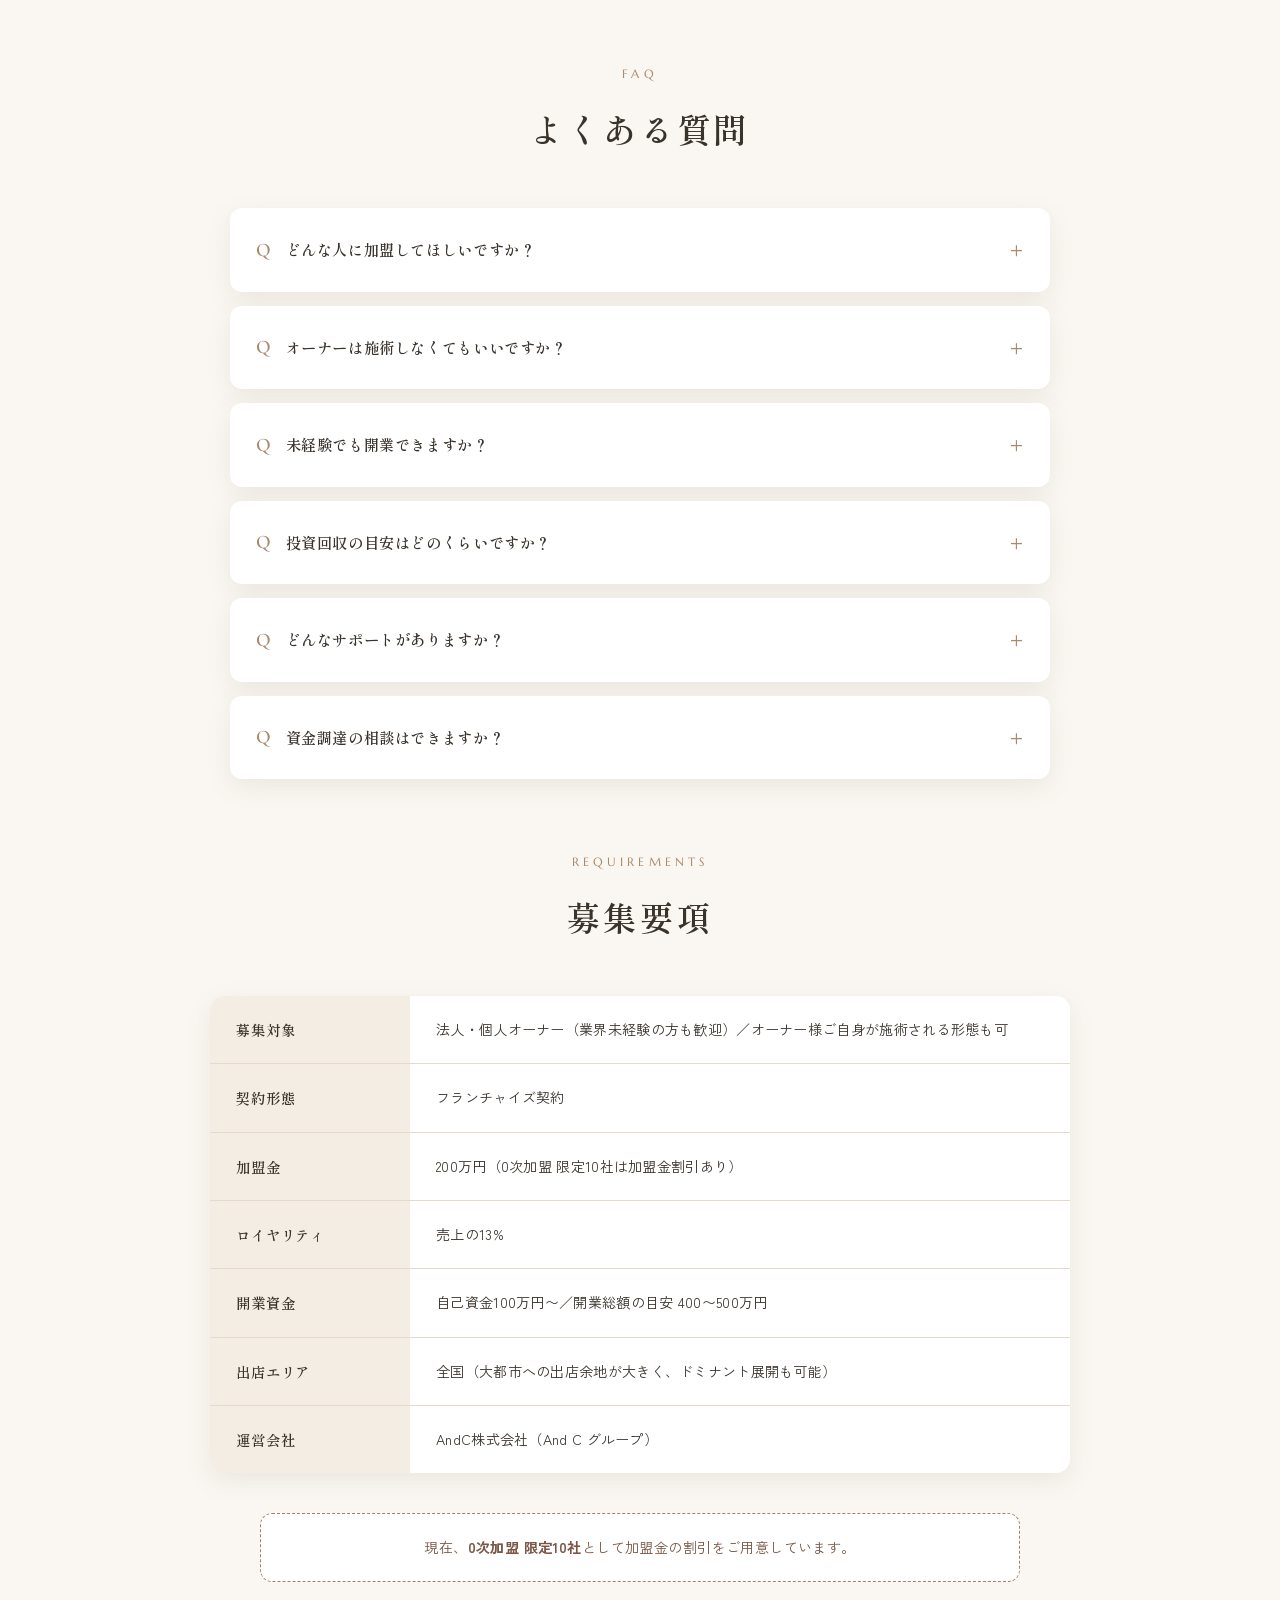
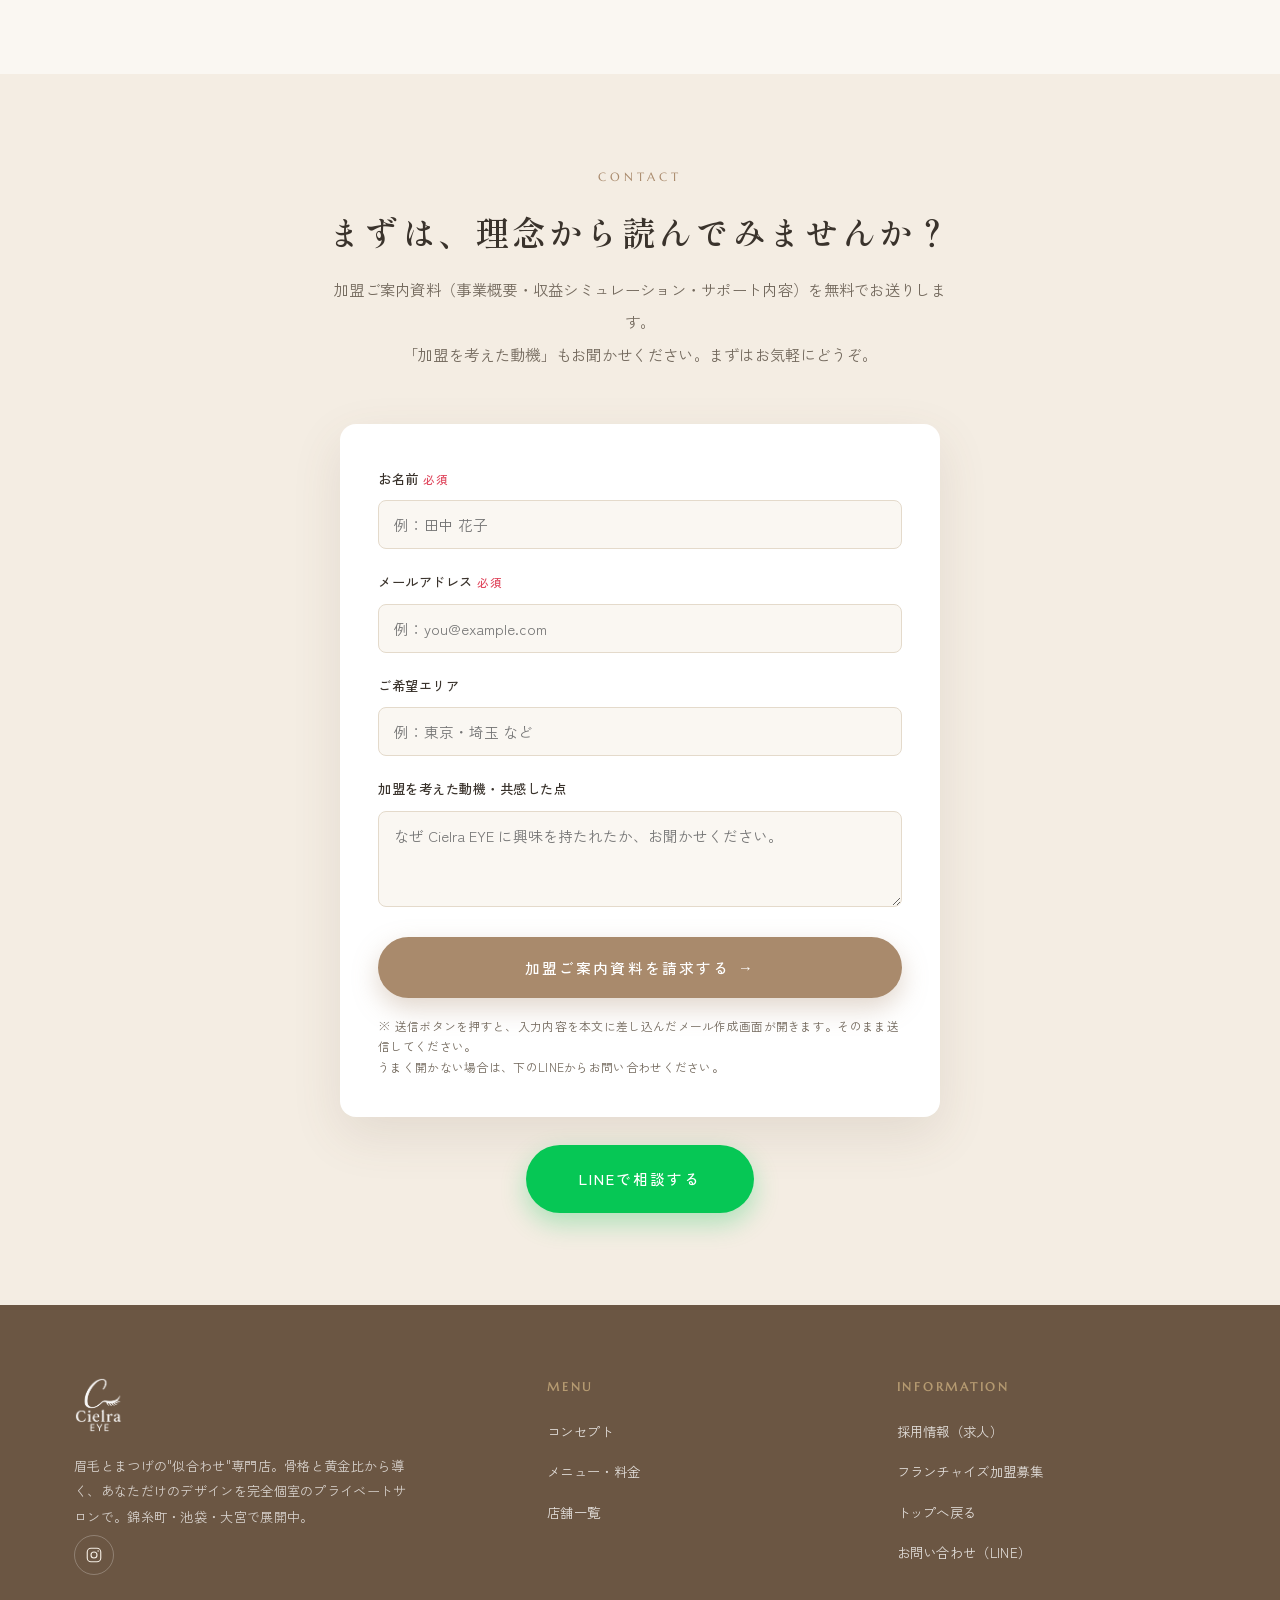
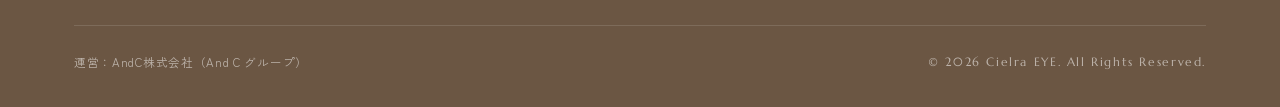
==== commit d49ea25d: "FC: ヒーローのキャッチを縮小し「フランチャイズ加盟募集」を明示 キャッチ(美容業界に…)が大きすぎてFC募集ページと分かりにくい問題に対応。キャッチのh1サイズを縮小し、「フランチャイズ加盟募集」" ====
--- a/franchise.html
+++ b/franchise.html
@@ -19,6 +19,10 @@
 }
 .section--fc{background:var(--fc-bg2);}
 .lead-c{max-width:40em;margin:16px auto 0;color:var(--ink-soft);line-height:2.1;font-size:.96rem;}
+/* hero: smaller catch + clearly-visible "フランチャイズ加盟募集" kicker */
+.page-hero h1{font-size:clamp(1.45rem,3.6vw,2.05rem);line-height:1.55;}
+.fc-kicker{display:inline-flex;align-items:center;justify-content:center;gap:14px;font-family:var(--serif-jp);font-weight:600;font-size:clamp(1rem,2.4vw,1.22rem);letter-spacing:.2em;color:#fff;margin-bottom:20px;}
+.fc-kicker::before,.fc-kicker::after{content:"";width:30px;height:1px;background:rgba(255,255,255,.65);flex:0 0 auto;}
 
 /* double-line slide frame */
 .frame{position:relative;background:#fff;border:1px solid var(--fc-main);border-radius:4px;}
@@ -154,7 +158,7 @@
 <section class="page-hero">
   <img src="assets/img/salon/counsel1.jpg" alt="Cielra EYE フランチャイズ加盟募集">
   <div>
-    <span class="eyebrow">Franchise</span>
+    <p class="fc-kicker">フランチャイズ加盟募集</p>
     <h1>美容業界に、<br>キャリアのある働き方を。</h1>
     <p>美しさで、自信と勇気を。美しさで、未来を変える。</p>
     <div class="hero-cta" style="justify-content:center;margin-top:34px;">
